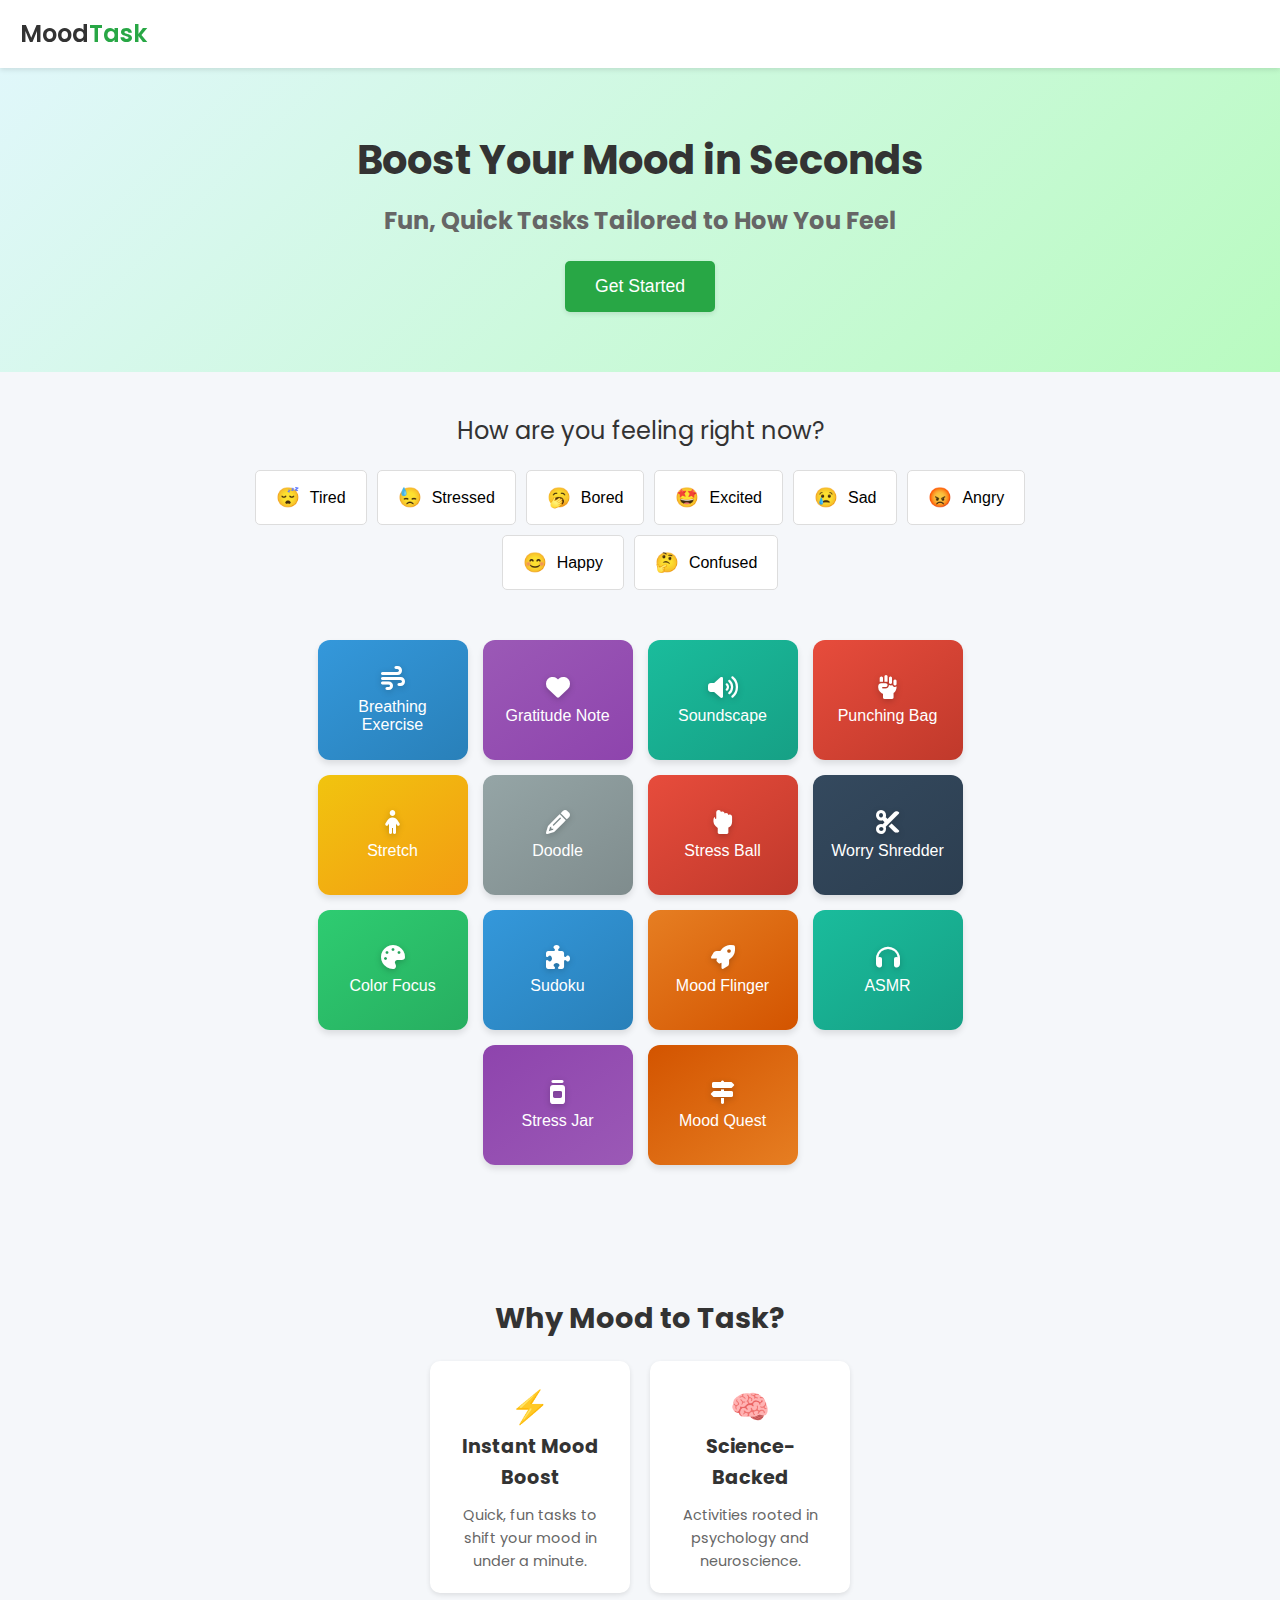
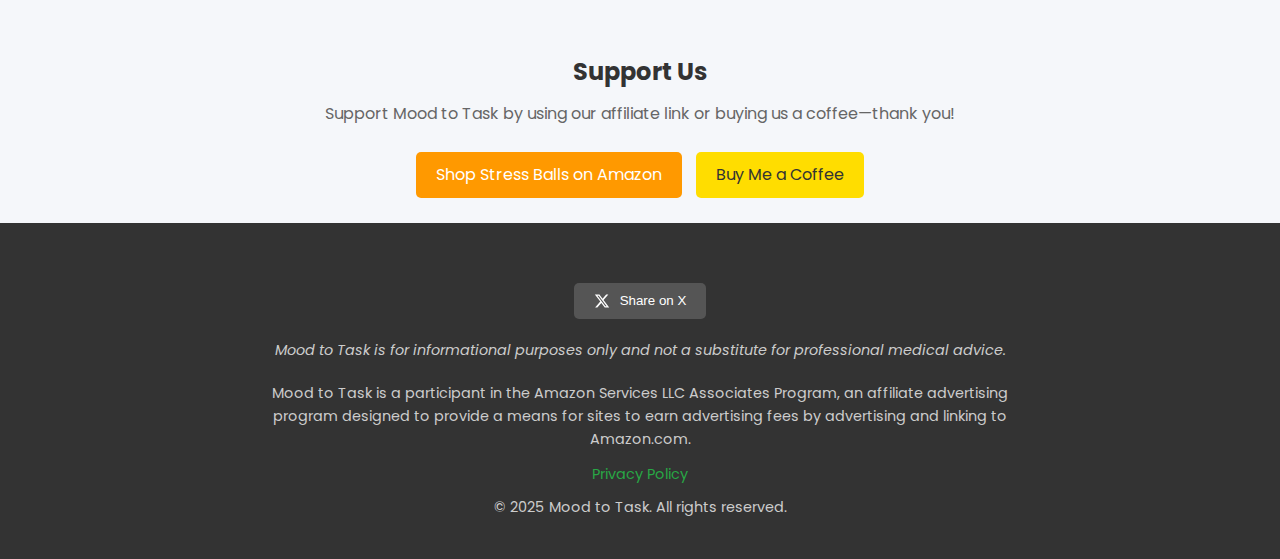
==== index.html @ a8f662b3 "Update index.html" ====
<!DOCTYPE html>
<html lang="en">
<head>
    <meta charset="UTF-8">
    <meta name="viewport" content="width=device-width, initial-scale=1.0">
    <meta name="description" content="Boost your mood in seconds with fun, science-backed tasks tailored to how you feel. Try Mood to Task now!">
    <meta name="keywords" content="mood boost, quick tasks, mental health, emotional well-being">
    <meta name="robots" content="index, follow">
    <title>Mood to Task | Boost Your Mood Instantly</title>
    <link rel="icon" type="image/x-icon" href="favicon.ico">
    <script defer src="https://pagead2.googlesyndication.com/pagead/js/adsbygoogle.js?client=ca-pub-1511837633001567" crossorigin="anonymous" data-ad-init-load="300"></script>
    <script defer src="https://www.googletagmanager.com/gtag/js?id=G-4985X51W1J"></script>
    <script>
        window.dataLayer = window.dataLayer || [];
        function gtag(){dataLayer.push(arguments);}
        gtag('js', new Date());
        gtag('config', 'G-4985X51W1J');
    </script>
    <link href="https://fonts.googleapis.com/css2?family=Poppins:wght@400;500;600&display=swap" rel="stylesheet">
    <link rel="stylesheet" href="https://cdnjs.cloudflare.com/ajax/libs/font-awesome/6.1.1/css/all.min.css">
    <link rel="stylesheet" href="styles.css">
</head>
<body>
    <nav id="nav">
        <div class="logo">Mood<span>Task</span></div>
    </nav>

    <div class="hero-section">
        <h1>Boost Your Mood in Seconds</h1>
        <h2>Fun, Quick Tasks Tailored to How You Feel</h2>
        <button class="hero-cta pulse-animation" onclick="document.getElementById('mood-prompt').scrollIntoView({ behavior: 'smooth' })">Get Started</button>
    </div>

    <div id="mood-prompt">
        <div id="instruction">How are you feeling right now?</div>
        <div id="mood-buttons">
            <button onclick="selectMood('tired'); gtag('event', 'Mood Selection', { 'event_category': 'Mood', 'event_label': 'Tired' });" data-tooltip="Feeling low-energy or sleepy?"><span class="mood-icon">😴</span>Tired</button>
            <button onclick="selectMood('stressed'); gtag('event', 'Mood Selection', { 'event_category': 'Mood', 'event_label': 'Stressed' });" data-tooltip="Feeling overwhelmed or tense?"><span class="mood-icon">😓</span>Stressed</button>
            <button onclick="selectMood('bored'); gtag('event', 'Mood Selection', { 'event_category': 'Mood', 'event_label': 'Bored' });" data-tooltip="Feeling uninspired or restless?"><span class="mood-icon">🥱</span>Bored</button>
            <button onclick="selectMood('excited'); gtag('event', 'Mood Selection', { 'event_category': 'Mood', 'event_label': 'Excited' });" data-tooltip="Feeling energized or thrilled?"><span class="mood-icon">🤩</span>Excited</button>
            <button onclick="selectMood('sad'); gtag('event', 'Mood Selection', { 'event_category': 'Mood', 'event_label': 'Sad' });" data-tooltip="Feeling down or blue?"><span class="mood-icon">😢</span>Sad</button>
            <button onclick="selectMood('angry'); gtag('event', 'Mood Selection', { 'event_category': 'Mood', 'event_label': 'Angry' });" data-tooltip="Feeling frustrated or upset?"><span class="mood-icon">😡</span>Angry</button>
            <button onclick="selectMood('happy'); gtag('event', 'Mood Selection', { 'event_category': 'Mood', 'event_label': 'Happy' });" data-tooltip="Feeling cheerful or content?"><span class="mood-icon">😊</span>Happy</button>
            <button onclick="selectMood('confused'); gtag('event', 'Mood Selection', { 'event_category': 'Mood', 'event_label': 'Confused' });" data-tooltip="Feeling uncertain or puzzled?"><span class="mood-icon">🤔</span>Confused</button>
        </div>
        <div id="result"></div>
        <div class="tools-container">
            <button class="tool-button breathing" onclick="openPopup('breathing')"><i class="fas fa-wind tool-icon"></i>Breathing Exercise</button>
            <button class="tool-button gratitude" onclick="openPopup('gratitude')"><i class="fas fa-heart tool-icon"></i>Gratitude Note</button>
            <button class="tool-button soundscape" onclick="openPopup('soundscape')"><i class="fas fa-volume-up tool-icon"></i>Soundscape</button>
            <button class="tool-button punching" onclick="openPopup('punching')"><i class="fas fa-fist-raised tool-icon"></i>Punching Bag</button>
            <button class="tool-button stretch" onclick="openPopup('stretch')"><i class="fas fa-child tool-icon"></i>Stretch</button>
            <button class="tool-button doodle" onclick="openPopup('doodle')"><i class="fas fa-pencil-alt tool-icon"></i>Doodle</button>
            <button class="tool-button stressball" onclick="openPopup('stressball')"><i class="fas fa-hand-rock tool-icon"></i>Stress Ball</button>
            <button class="tool-button worry" onclick="openPopup('worry')"><i class="fas fa-cut tool-icon"></i>Worry Shredder</button>
            <button class="tool-button color" onclick="openPopup('color')"><i class="fas fa-palette tool-icon"></i>Color Focus</button>
            <button class="tool-button sudoku" onclick="openPopup('sudoku')"><i class="fas fa-puzzle-piece tool-icon"></i>Sudoku</button>
            <button class="tool-button moodflinger" onclick="openPopup('moodflinger')"><i class="fas fa-rocket tool-icon"></i>Mood Flinger</button>
            <button class="tool-button asmr" onclick="openPopup('asmr')"><i class="fas fa-headphones tool-icon"></i>ASMR</button>
            <button class="tool-button stressjar" onclick="openPopup('stressjar')"><i class="fas fa-jar tool-icon"></i>Stress Jar</button>
            <button class="tool-button moodquest" onclick="openPopup('moodquest')"><i class="fas fa-map-signs tool-icon"></i>Mood Quest</button>
        </div>
    </div>

    <div id="intro-content">
        <h2 class="section-heading">Why Mood to Task?</h2>
        <div class="feature-cards">
            <div class="feature-card">
                <span class="feature-icon">⚡</span>
                <h3>Instant Mood Boost</h3>
                <p>Quick, fun tasks to shift your mood in under a minute.</p>
            </div>
            <div class="feature-card">
                <span class="feature-icon">🧠</span>
                <h3>Science-Backed</h3>
                <p>Activities rooted in psychology and neuroscience.</p>
            </div>
        </div>
    </div>

    <div id="donate">
        <h3>Support Us</h3>
        <p>Support Mood to Task by using our affiliate link or buying us a coffee—thank you!</p>
        <a href="https://amzn.to/42ImpbI" target="_blank" rel="noopener noreferrer" class="affiliate-link">Shop Stress Balls on Amazon</a>
        <a href="https://www.buymeacoffee.com/moodtask" target="_blank" rel="noopener noreferrer" class="coffee-link">Buy Me a Coffee</a>
    </div>

    <footer>
        <div class="footer-content">
            <button id="share" class="share-button" aria-label="Share this page on X">
                <svg class="share-logo" xmlns="http://www.w3.org/2000/svg" width="16" height="16" fill="currentColor" viewBox="0 0 24 24">
                    <path d="M18.244 2.25h3.308l-7.227 8.26 8.502 11.24H16.17l-5.214-6.817L4.99 21.75H1.68l7.73-8.835L1.254 2.25H8.08l4.713 6.231zm-1.161 17.52h1.833L7.084 4.126H5.117z"/>
                </svg>
                <span>Share on X</span>
            </button>
            <p class="disclaimer"><em>Mood to Task is for informational purposes only and not a substitute for professional medical advice.</em></p>
            <p class="affiliate-disclosure">Mood to Task is a participant in the Amazon Services LLC Associates Program, an affiliate advertising program designed to provide a means for sites to earn advertising fees by advertising and linking to Amazon.com.</p>
            <p class="footer-links">
                <a href="privacy.html" target="_blank">Privacy Policy</a>
            </p>
            <p class="copyright">© 2025 Mood to Task. All rights reserved.</p>
        </div>
    </footer>

    <!-- Popups -->
    <div id="breathing-popup" class="popup">
        <div class="popup-content">
            <h4>Breathing Exercise</h4>
            <div id="breathing-circle">
                <span id="breathing-step">Inhale</span>
            </div>
            <p id="breathing-instruction">Breathe in deeply...</p>
            <div class="progress-container">
                <div id="breathing-progress" class="progress-bar"></div>
            </div>
            <p id="breathing-timer">Time remaining: 60s</p>
            <button class="close-button" onclick="closePopup('breathing')"><i class="fas fa-times"></i></button>
        </div>
    </div>
    <div id="gratitude-popup" class="popup">
        <div class="popup-content">
            <h4>Gratitude Note</h4>
            <p>Write down something you're grateful for:</p>
            <textarea id="gratitude-text" rows="3" placeholder="Today I'm grateful for..."></textarea>
            <button class="action-button" onclick="saveGratitude()"><i class="fas fa-save"></i> Save Gratitude</button>
            <button class="close-button" onclick="closePopup('gratitude')"><i class="fas fa-times"></i></button>
        </div>
    </div>
    <div id="soundscape-popup" class="popup">
        <div class="popup-content">
            <h4>Soundscape</h4>
            <p>Relax with a calming soundscape</p>
            <select id="soundscape-select" class="sound-select">
                <option value="nature">Forest Sounds</option>
                <option value="rain">Gentle Rain</option>
                <option value="waves">Ocean Waves</option>
            </select>
            <div class="audio-controls">
                <button id="play-btn" class="audio-btn"><i class="fas fa-play"></i></button>
                <input type="range" id="volume-slider" min="0" max="1" step="0.1" value="0.7">
            </div>
            <div class="progress-container">
                <div id="soundscape-progress" class="progress-bar"></div>
            </div>
            <p id="soundscape-timer">Time remaining: 90s</p>
            <button class="close-button" onclick="closePopup('soundscape')"><i class="fas fa-times"></i></button>
        </div>
    </div>
    <div id="punching-popup" class="popup">
        <div class="popup-content">
            <h4>Punching Bag</h4>
            <p>Release your stress! Tap or click the bag to punch.</p>
            <div id="punching-bag">0</div>
            <div class="progress-container">
                <div id="punching-progress" class="progress-bar"></div>
            </div>
            <p id="punching-timer">Time remaining: 30s</p>
            <button class="close-button" onclick="closePopup('punching')"><i class="fas fa-times"></i></button>
        </div>
    </div>
    <div id="stretch-popup" class="popup">
        <div class="popup-content">
            <h4>Stretch</h4>
            <p id="stretch-prompt">Stretch prompt will appear here...</p>
            <div class="progress-container">
                <div id="stretch-progress" class="progress-bar"></div>
            </div>
            <p id="stretch-timer">Time remaining: 60s</p>
            <button class="close-button" onclick="closePopup('stretch')"><i class="fas fa-times"></i></button>
        </div>
    </div>
    <div id="doodle-popup" class="popup">
        <div class="popup-content">
            <h4>Doodle</h4>
            <p>Let your creativity flow! Draw for 90 seconds.</p>
            <div class="drawing-tools">
                <input type="color" id="color-picker" value="#000000">
                <input type="range" id="brush-size" min="1" max="20" value="5">
            </div>
            <canvas id="doodle-canvas" width="400" height="300"></canvas>
            <div class="progress-container">
                <div id="doodle-progress" class="progress-bar"></div>
            </div>
            <p id="doodle-timer">Time remaining: 90s</p>
            <button class="action-button" onclick="saveDoodle()"><i class="fas fa-download"></i> Save Doodle</button>
            <button class="action-button" onclick="clearCanvas()"><i class="fas fa-trash"></i> Clear</button>
            <button class="close-button" onclick="closePopup('doodle')"><i class="fas fa-times"></i></button>
        </div>
    </div>
    <div id="stressball-popup" class="popup">
        <div class="popup-content">
            <h4>Stress Ball</h4>
            <p>Squeeze away stress! Click the ball to relax.</p>
            <div id="stress-ball">0</div>
            <div class="progress-container">
                <div id="stressball-progress" class="progress-bar"></div>
            </div>
            <p id="stressball-timer">Time remaining: 30s</p>
            <button class="close-button" onclick="closePopup('stressball')"><i class="fas fa-times"></i></button>
        </div>
    </div>
    <div id="worry-popup" class="popup">
        <div class="popup-content">
            <h4>Worry Shredder</h4>
            <p>Write down a worry, then watch it get shredded away!</p>
            <textarea id="worry-text" rows="3" placeholder="I'm worried about..."></textarea>
            <div id="paper-strips-container"></div>
            <button class="action-button" onclick="shredWorry()"><i class="fas fa-cut"></i> Shred Worry</button>
            <button class="close-button" onclick="closePopup('worry')"><i class="fas fa-times"></i></button>
        </div>
    </div>
    <div id="color-popup" class="popup">
        <div class="popup-content">
            <h4>Color Focus</h4>
            <p id="color-prompt">Focus on a color...</p>
            <div id="color-square"></div>
            <div class="progress-container">
                <div id="color-progress" class="progress-bar"></div>
            </div>
            <p id="color-timer">Time remaining: 60s</p>
            <button class="close-button" onclick="closePopup('color')"><i class="fas fa-times"></i></button>
        </div>
    </div>
    <div id="sudoku-popup" class="popup">
        <div class="popup-content">
            <h4>Sudoku</h4>
            <p>Solve the puzzle by filling in the numbers!</p>
            <div id="sudoku-grid"></div>
            <div class="progress-container">
                <div id="sudoku-progress" class="progress-bar"></div>
            </div>
            <p id="sudoku-timer">Time remaining: 90s</p>
            <button class="close-button" onclick="closePopup('sudoku')"><i class="fas fa-times"></i></button>
        </div>
    </div>
    <div id="moodflinger-popup" class="popup">
        <div class="popup-content">
            <h4>Mood Flinger</h4>
            <p>Drag and release to fling your mood at the target!</p>
            <canvas id="moodflinger-canvas" width="400" height="300"></canvas>
            <p id="moodflinger-score">Score: 0</p>
            <div class="progress-container">
                <div id="moodflinger-progress" class="progress-bar"></div>
            </div>
            <p id="moodflinger-timer">Time remaining: 60s</p>
            <button class="close-button" onclick="closePopup('moodflinger')"><i class="fas fa-times"></i></button>
        </div>
    </div>
    <div id="asmr-popup" class="popup">
        <div class="popup-content">
            <h4>ASMR</h4>
            <p>Relax with soothing ASMR sounds</p>
            <select id="asmr-select" class="sound-select">
                <option value="tapping">Tapping</option>
                <option value="whispering">Whispering</option>
                <option value="brushing">Brushing</option>
            </select>
            <div class="audio-controls">
                <button id="asmr-play-btn" class="audio-btn"><i class="fas fa-play"></i></button>
                <input type="range" id="asmr-volume-slider" min="0" max="1" step="0.1" value="0.7">
            </div>
            <div class="progress-container">
                <div id="asmr-progress" class="progress-bar"></div>
            </div>
            <p id="asmr-timer">Time remaining: 90s</p>
            <button class="close-button" onclick="closePopup('asmr')"><i class="fas fa-times"></i></button>
        </div>
    </div>
    <div id="stressjar-popup" class="popup">
        <div class="popup-content">
            <h4>Stress Jar</h4>
            <p>Write a worry or stressor, then seal it away!</p>
            <textarea id="stressjar-text" rows="3" placeholder="I'm stressed about..."></textarea>
            <div id="stressjar-container"></div>
            <button class="action-button" onclick="sealStress()"><i class="fas fa-lock"></i> Seal Stress</button>
            <button class="action-button" onclick="viewStresses()"><i class="fas fa-eye"></i> View Saved</button>
            <div class="progress-container">
                <div id="stressjar-progress" class="progress-bar"></div>
            </div>
            <p id="stressjar-timer">Time remaining: 30s</p>
            <button class="close-button" onclick="closePopup('stressjar')"><i class="fas fa-times"></i></button>
        </div>
    </div>
    <div id="moodquest-popup" class="popup">
        <div class="popup-content">
            <h4>Mood Quest</h4>
            <p>Create a quest to tackle a task or boost your mood!</p>
            <input type="text" id="quest-goal" placeholder="Enter your goal (e.g., finish homework)">
            <button class="action-button" onclick="generateQuest()"><i class="fas fa-map"></i> Start Quest</button>
            <div id="quest-steps"></div>
            <div id="quest-progress-map"></div>
            <p id="quest-xp">XP: 0</p>
            <p id="quest-badges">Badges: None</p>
            <div class="progress-container">
                <div id="moodquest-progress" class="progress-bar"></div>
            </div>
            <p id="moodquest-timer">Time remaining: 90s</p>
            <button class="action-button" onclick="viewQuests()"><i class="fas fa-history"></i> View Past Quests</button>
            <button class="close-button" onclick="closePopup('moodquest')"><i class="fas fa-times"></i></button>
        </div>
    </div>

    <!-- Audio elements -->
    <audio id="click-sound" src="https://assets.mixkit.co/sfx/preview/mixkit-simple-countdown-922.mp3"></audio>
    <audio id="success-sound" src="https://assets.mixkit.co/sfx/preview/mixkit-achievement-bell-600.mp3"></audio>
    <audio id="punch-sound" src="https://assets.mixkit.co/sfx/preview/mixkit-punch-with-a-hard-whistle-2054.mp3"></audio>
    <audio id="shred-sound" src="https://assets.mixkit.co/sfx/preview/mixkit-paper-ripping-1376.mp3"></audio>
    <audio id="nature-sound" src="https://raw.githubusercontent.com/AIFuture180/mood-task-matcher/main/Spring%20Day%20Forest.mp3" loop></audio>
    <audio id="rain-sound" src="https://raw.githubusercontent.com/AIFuture180/mood-task-matcher/main/Light%20Rain.mp3" loop></audio>
    <audio id="waves-sound" src="https://raw.githubusercontent.com/AIFuture180/mood-task-matcher/main/Waves%20Crashing%20on%20Rock%20Beach.mp3" loop></audio>
    <!-- Placeholder ASMR sounds -->
    <audio id="tapping-sound" src="https://example.com/tapping.mp3" loop></audio>
    <audio id="whispering-sound" src="https://example.com/whispering.mp3" loop></audio>
    <audio id="brushing-sound" src="https://example.com/brushing.mp3" loop></audio>

    <script src="script.js"></script>
</body>
</html>
---- styles.css ----
* {
    margin: 0;
    padding: 0;
    box-sizing: border-box;
}

body {
    font-family: 'Poppins', sans-serif;
    background-color: #f5f7fa;
    color: #333;
    line-height: 1.6;
}

nav {
    display: flex;
    justify-content: space-between;
    align-items: center;
    padding: 15px 20px;
    background-color: #fff;
    box-shadow: 0 2px 5px rgba(0, 0, 0, 0.1);
    position: sticky;
    top: 0;
    z-index: 100;
    transition: background-color 0.3s;
}

nav.scrolled {
    background-color: rgba(255, 255, 255, 0.95);
}

.logo {
    font-size: 1.5em;
    font-weight: 600;
    color: #333;
}

.logo span {
    color: #28a745;
}

.hero-section {
    text-align: center;
    padding: 60px 20px;
    background: linear-gradient(135deg, #e0f7fa 0%, #b9fbc0 100%);
}

.hero-section h1 {
    font-size: 2.5em;
    margin-bottom: 10px;
    color: #333;
}

.hero-section h2 {
    font-size: 1.5em;
    margin-bottom: 20px;
    color: #666;
}

.hero-cta {
    background-color: #28a745;
    color: #fff;
    padding: 15px 30px;
    border: none;
    border-radius: 5px;
    font-size: 1.1em;
    cursor: pointer;
    transition: transform 0.2s ease, background-color 0.3s ease;
    box-shadow: 0 2px 5px rgba(0, 0, 0, 0.1);
}

.hero-cta:hover {
    background-color: #218838;
    transform: scale(1.05);
    box-shadow: 0 4px 10px rgba(0, 0, 0, 0.2);
}

#mood-prompt {
    text-align: center;
    padding: 40px 20px;
}

#instruction {
    font-size: 1.5em;
    margin-bottom: 20px;
    color: #333;
}

#mood-buttons {
    display: flex;
    flex-wrap: wrap;
    justify-content: center;
    gap: 10px;
    max-width: 800px;
    margin: 0 auto;
}

#mood-buttons button {
    background: #fff;
    border: 1px solid #ddd;
    border-radius: 5px;
    padding: 15px 20px;
    font-size: 1em;
    cursor: pointer;
    display: flex;
    align-items: center;
    gap: 10px;
    transition: background 0.3s, transform 0.2s;
    position: relative;
    touch-action: manipulation;
}

#mood-buttons button:hover {
    background: #f0f0f0;
    transform: scale(1.05);
}

#mood-buttons button.selected {
    background: #28a745;
    color: #fff;
    border-color: #28a745;
}

.mood-icon {
    font-size: 1.2em;
}

#mood-buttons button[data-tooltip]::after {
    content: attr(data-tooltip);
    position: absolute;
    bottom: 100%;
    left: 50%;
    transform: translateX(-50%);
    background: #333;
    color: #fff;
    padding: 5px 10px;
    border-radius: 5px;
    font-size: 0.9em;
    white-space: nowrap;
    opacity: 0;
    pointer-events: none;
    transition: opacity 0.3s;
}

#mood-buttons button:hover::after {
    opacity: 1;
}

.tools-container {
    display: flex;
    flex-wrap: wrap;
    justify-content: center;
    gap: 15px;
    max-width: 800px;
    margin: 30px auto;
    padding: 20px;
}

.tool-button {
    position: relative;
    display: flex;
    flex-direction: column;
    align-items: center;
    justify-content: center;
    width: 150px;
    height: 120px;
    padding: 15px;
    border: none;
    border-radius: 12px;
    background: linear-gradient(145deg, #2ecc71, #27ae60);
    color: white;
    font-size: 16px;
    font-weight: 500;
    cursor: pointer;
    box-shadow: 0 4px 6px rgba(0, 0, 0, 0.1);
    transition: all 0.3s ease;
    touch-action: manipulation;
}

.tool-button:hover {
    transform: translateY(-5px);
    box-shadow: 0 6px 12px rgba(0, 0, 0, 0.15);
}

.tool-button i {
    font-size: 24px;
    margin-bottom: 8px;
}

.breathing { background: linear-gradient(145deg, #3498db, #2980b9); }
.gratitude { background: linear-gradient(145deg, #9b59b6, #8e44ad); }
.soundscape { background: linear-gradient(145deg, #1abc9c, #16a085); }
.punching { background: linear-gradient(145deg, #e74c3c, #c0392b); }
.stretch { background: linear-gradient(145deg, #f1c40f, #f39c12); }
.doodle { background: linear-gradient(145deg, #95a5a6, #7f8c8d); }
.stressball { background: linear-gradient(145deg, #e74c3c, #c0392b); }
.worry { background: linear-gradient(145deg, #34495e, #2c3e50); }
.color { background: linear-gradient(145deg, #2ecc71, #27ae60); }
.sudoku { background: linear-gradient(145deg, #3498db, #2980b9); }
.moodflinger { background: linear-gradient(145deg, #e67e22, #d35400); }
.asmr { background: linear-gradient(145deg, #1abc9c, #16a085); }
.stressjar { background: linear-gradient(145deg, #8e44ad, #9b59b6); }
.moodquest { background: linear-gradient(145deg, #d35400, #e67e22); }

.tool-icon {
    filter: drop-shadow(0 2px 3px rgba(0,0,0,0.2));
}

.popup {
    display: none;
    position: fixed;
    top: 0;
    left: 0;
    width: 100%;
    height: 100%;
    background-color: rgba(0, 0, 0, 0.5);
    backdrop-filter: blur(5px);
    z-index: 1000;
    align-items: center;
    justify-content: center;
}

.popup-content {
    position: relative;
    width: 90%;
    max-width: 500px;
    padding: 25px;
    background-color: white;
    border-radius: 15px;
    box-shadow: 0 10px 25px rgba(0, 0, 0, 0.2);
    text-align: center;
    animation: popup-appear 0.3s ease-out;
}

@keyframes popup-appear {
    from { transform: scale(0.8); opacity: 0; }
    to { transform: scale(1); opacity: 1; }
}

.popup-content h4 {
    color: #34495e;
    font-size: 24px;
    margin-bottom: 15px;
    font-weight: 600;
}

.popup-content p {
    margin-bottom: 15px;
    color: #555;
    font-size: 16px;
}

.close-button {
    position: absolute;
    top: 15px;
    right: 15px;
    width: 30px;
    height: 30px;
    border: none;
    background-color: transparent;
    font-size: 20px;
    cursor: pointer;
    color: #aaa;
    transition: color 0.3s;
}

.close-button:hover {
    color: #e74c3c;
}

#breathing-circle {
    width: 150px;
    height: 150px;
    border-radius: 50%;
    background-color: #2ecc71;
    margin: 20px auto;
    display: flex;
    align-items: center;
    justify-content: center;
    color: white;
    font-size: 18px;
    transition: transform 4s ease;
}

.inhale { animation: expand 4s ease-in-out; }
.hold { animation: pulse 4s ease-in-out; }
.exhale { animation: contract 4s ease-in-out; }

@keyframes expand {
    from { transform: scale(1); }
    to { transform: scale(1.5); }
}

@keyframes pulse {
    0%, 100% { transform: scale(1.5); }
    50% { transform: scale(1.5) translateY(-5px); }
}

@keyframes contract {
    from { transform: scale(1.5); }
    to { transform: scale(1); }
}

textarea, input[type="text"] {
    width: 100%;
    padding: 12px;
    border: 1px solid #ddd;
    border-radius: 8px;
    font-family: inherit;
    resize: none;
    margin-bottom: 15px;
}

.action-button {
    background-color: #2ecc71;
    color: white;
    border: none;
    border-radius: 8px;
    padding: 10px 20px;
    font-size: 16px;
    cursor: pointer;
    transition: all 0.3s ease;
    margin: 5px;
}

.action-button:hover {
    background-color: #27ae60;
}

#punching-bag {
    width: 120px;
    height: 180px;
    background-color: #e74c3c;
    border-radius: 40px;
    margin: 20px auto;
    display: flex;
    align-items: center;
    justify-content: center;
    color: white;
    font-size: 24px;
    font-weight: bold;
    position: relative;
    cursor: pointer;
    user-select: none;
    box-shadow: inset 0 -10px 0 rgba(0,0,0,0.2);
    transition: transform 0.1s;
}

#punching-bag::before {
    content: "";
    position: absolute;
    top: -25px;
    width: 50px;
    height: 25px;
    background-color: #777;
    border-radius: 25px 25px 0 0;
}

#stress-ball {
    width: 100px;
    height: 100px;
    border-radius: 50%;
    background-color: #e74c3c;
    margin: 20px auto;
    display: flex;
    align-items: center;
    justify-content: center;
    color: white;
    font-size: 24px;
    font-weight: bold;
    cursor: pointer;
    user-select: none;
    box-shadow: inset 0 -10px 0 rgba(0,0,0,0.2);
    transition: transform 0.1s;
}

#stressjar-container {
    width: 100px;
    height: 150px;
    margin: 20px auto;
    background: url('https://cdn.pixabay.com/photo/2017/10/31/19/05/jar-2904864_1280.png') no-repeat center;
    background-size: contain;
    position: relative;
}

#stressjar-text.sealing {
    animation: sparkle 1s forwards;
}

@keyframes sparkle {
    0% { opacity: 1; }
    50% { opacity: 0.5; transform: scale(0.8); }
    100% { opacity: 0; transform: scale(0); }
}

#quest-steps {
    max-height: 200px;
    overflow-y: auto;
    margin: 15px 0;
    text-align: left;
}

.quest-step {
    display: flex;
    align-items: center;
    justify-content: space-between;
    padding: 10px;
    background: #f9f9f9;
    border-radius: 5px;
    margin-bottom: 5px;
}

#quest-progress-map {
    width: 100%;
    height: 100px;
    background: linear-gradient(180deg, #e0f7fa, #b9fbc0);
    border-radius: 8px;
    position: relative;
    margin: 15px 0;
}

#quest-xp, #quest-badges {
    font-size: 16px;
    color: #333;
    margin: 10px 0;
}

#doodle-canvas, #moodflinger-canvas {
    width: 100%;
    height: 300px;
    border: 1px solid #ddd;
    border-radius: 8px;
    margin: 15px 0;
    cursor: crosshair;
    background-color: white;
}

#color-square {
    width: 150px;
    height: 150px;
    margin: 20px auto;
    border-radius: 10px;
    transition: background-color 1s;
}

.progress-container {
    width: 100%;
    height: 10px;
    background-color: #ddd;
    border-radius: 5px;
    margin: 10px 0;
    overflow: hidden;
}

.progress-bar {
    height: 100%;
    width: 100%;
    background-color: #2ecc71;
    border-radius: 5px;
    transition: width 1s linear;
}

.audio-controls {
    display: flex;
    align-items: center;
    justify-content: center;
    gap: 10px;
    margin: 15px 0;
}

.audio-btn {
    width: 40px;
    height: 40px;
    border-radius: 50%;
    border: none;
    background-color: #3498db;
    color: white;
    display: flex;
    align-items: center;
    justify-content: center;
    cursor: pointer;
    transition: all 0.3s ease;
}

.audio-btn:hover {
    background-color: #2ecc71;
}

@keyframes shred {
    0% { opacity: 1; }
    25% { transform: rotate(5deg); }
    50% { transform: rotate(-5deg); opacity: 0.7; }
    75% { transform: rotate(5deg); opacity: 0.3; }
    100% { transform: translateY(20px); opacity: 0; }
}

.shredding {
    animation: shred 1s forwards;
}

.drawing-tools {
    display: flex;
    justify-content: center;
    gap: 10px;
    margin-bottom: 10px;
}

.sound-select {
    padding: 5px;
    border-radius: 5px;
    border: 1px solid #ddd;
    margin-bottom: 10px;
}

#sudoku-grid {
    display: grid;
    grid-template-columns: repeat(4, 50px);
    grid-gap: 2px;
    margin: 20px auto;
    width: fit-content;
}

.sudoku-cell {
    width: 50px;
    height: 50px;
    border: 1px solid #ddd;
    border-radius: 5px;
    text-align: center;
    font-size: 20px;
    font-family: 'Poppins', sans-serif;
}

.sudoku-cell:disabled {
    background-color: #f0f0f0;
    color: #333;
}

#result {
    max-width: 600px;
    margin: 20px auto;
    padding: 0 20px;
}

.chat-bubble {
    background: #fff;
    border-radius: 10px;
    padding: 20px;
    box-shadow: 0 2px 5px rgba(0, 0, 0, 0.1);
}

.task-header {
    display: flex;
    align-items: center;
    gap: 10px;
    margin-bottom: 10px;
}

.mood-emoji {
    font-size: 1.5em;
}

.chat-bubble h3 {
    font-size: 1.2em;
    color: #333;
}

.task-text {
    font-size: 1em;
    color: #666;
    margin-bottom: 10px;
}

.follow-up-question {
    font-size: 0.9em;
    color: #999;
    font-style: italic;
}

.task-buttons {
    display: flex;
    gap: 10px;
    margin-top: 10px;
}

.favorite-button, .new-task-button {
    background: #28a745;
    color: #fff;
    padding: 8px 16px;
    border: none;
    border-radius: 5px;
    cursor: pointer;
    transition: background 0.3s;
}

.favorite-button:hover, .new-task-button:hover {
    background: #218838;
}

.heart-icon {
    margin-right: 5px;
}

#intro-content {
    max-width: 800px;
    margin: 40px auto;
    padding: 0 20px;
}

.section-heading {
    font-size: 1.8em;
    text-align: center;
    margin-bottom: 20px;
    color: #333;
}

.feature-cards {
    display: flex;
    flex-wrap: wrap;
    gap: 20px;
    justify-content: center;
}

.feature-card {
    background: #fff;
    border-radius: 10px;
    padding: 20px;
    width: 200px;
    text-align: center;
    box-shadow: 0 2px 5px rgba(0, 0, 0, 0.1);
    transition: transform 0.3s;
}

.feature-card:hover {
    transform: translateY(-5px);
}

.feature-icon {
    font-size: 2em;
    margin-bottom: 10px;
}

.feature-card h3 {
    font-size: 1.2em;
    margin-bottom: 10px;
    color: #333;
}

.feature-card p {
    font-size: 0.9em;
    color: #666;
}

#donate {
    text-align: center;
    padding: 20px;
}

#donate h3 {
    font-size: 1.5em;
    margin-bottom: 10px;
    color: #333;
}

#donate p {
    font-size: 1em;
    color: #666;
    margin-bottom: 20px;
}

.affiliate-link, .coffee-link {
    display: inline-block;
    padding: 10px 20px;
    border-radius: 5px;
    text-decoration: none;
    font-size: 1em;
    transition: background-color 0.3s;
    margin: 5px;
}

.affiliate-link {
    background-color: #ff9900;
    color: #fff;
}

.affiliate-link:hover {
    background-color: #e68a00;
}

.coffee-link {
    background-color: #ffdd00;
    color: #333;
}

.coffee-link:hover {
    background-color: #ffcc00;
}

footer {
    background: #333;
    color: #fff;
    padding: 40px 20px;
    text-align: center;
}

.footer-content {
    max-width: 800px;
    margin: 0 auto;
}

#share {
    display: flex;
    align-items: center;
    gap: 10px;
    margin: 20px auto;
    padding: 10px 20px;
    background: #555;
    color: #fff;
    border: none;
    border-radius: 5px;
    cursor: pointer;
    transition: background 0.3s;
    max-width: 200px;
}

#share:hover {
    background: #666;
}

.share-logo {
    width: 16px;
    height: 16px;
}

.disclaimer {
    font-size: 0.9em;
    color: #ccc;
    margin: 20px 0;
    font-style: italic;
}

.affiliate-disclosure {
    font-size: 0.9em;
    color: #ccc;
    margin: 10px 0;
}

.footer-links a {
    color: #28a745;
    text-decoration: none;
    font-size: 0.9em;
}

.footer-links a:hover {
    text-decoration: underline;
}

.copyright {
    font-size: 0.9em;
    color: #ccc;
    margin-top: 10px;
}

@media (max-width: 600px) {
    .hero-section h1 {
        font-size: 2em;
    }
    .hero-section h2 {
        font-size: 1.2em;
    }
    .hero-cta {
        padding: 12px 24px;
        font-size: 1em;
    }
    #mood-buttons button {
        padding: 10px 15px;
        font-size: 0.9em;
        min-width: 120px;
    }
    .tools-container {
        padding: 10px;
    }
    .tool-button {
        width: 120px;
        height: 100px;
        font-size: 14px;
    }
    .popup-content {
        padding: 15px;
    }
    .feature-card {
        width: 100%;
        max-width: 300px;
    }
    #sudoku-grid {
        grid-template-columns: repeat(4, 40px);
    }
    .sudoku-cell {
        width: 40px;
        height: 40px;
        font-size: 18px;
    }
}

@media (max-width: 400px) {
    .logo {
        font-size: 1.2em;
    }
    #instruction {
        font-size: 1.2em;
    }
    .chat-bubble {
        padding: 15px;
    }
    .task-buttons {
        flex-direction: column;
    }
    .favorite-button, .new-task-button {
        width: 100%;
        text-align: center;
    }
}
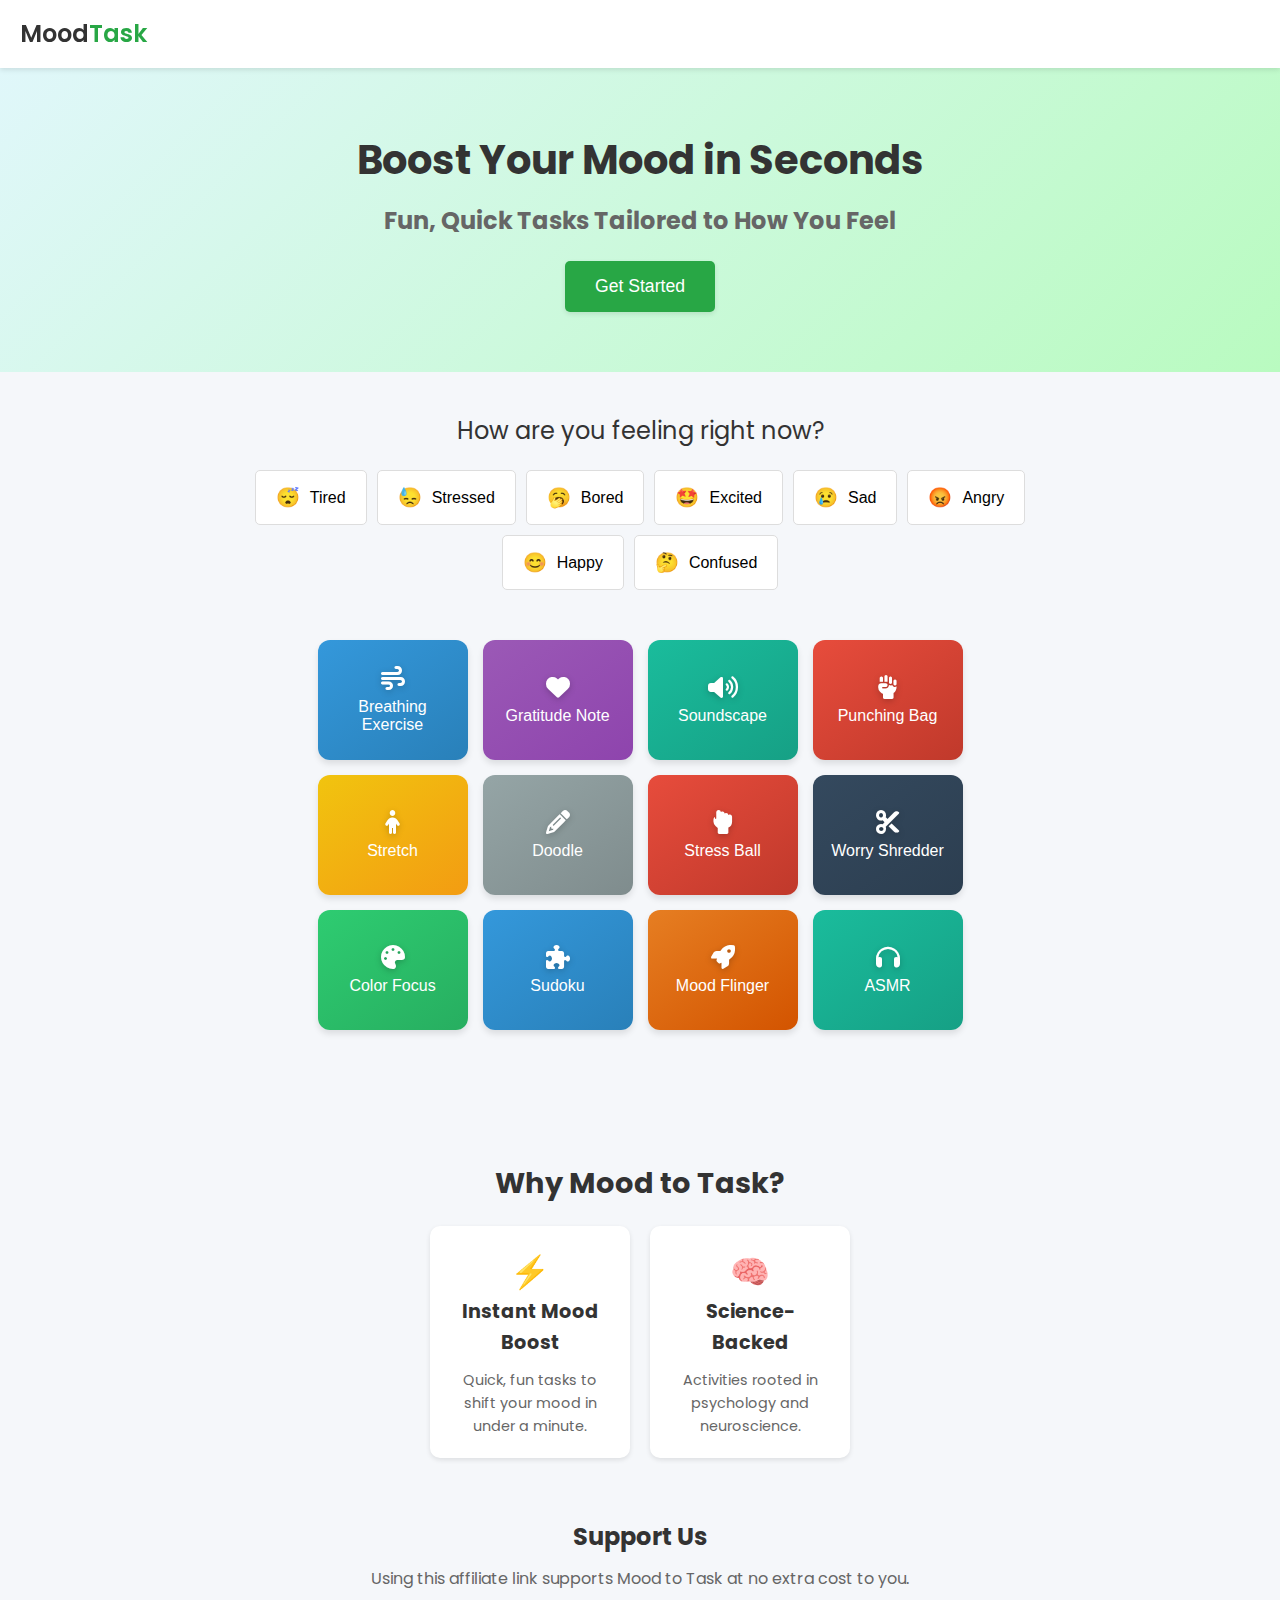
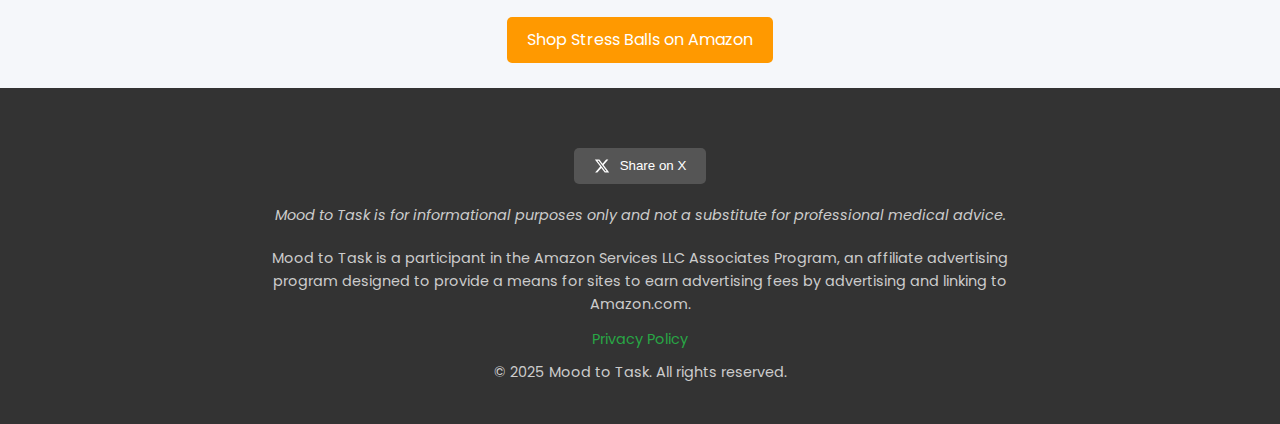
==== commit 98b75d25: "Update index.html" ====
--- a/index.html
+++ b/index.html
@@ -57,8 +57,6 @@
             <button class="tool-button sudoku" onclick="openPopup('sudoku')"><i class="fas fa-puzzle-piece tool-icon"></i>Sudoku</button>
             <button class="tool-button moodflinger" onclick="openPopup('moodflinger')"><i class="fas fa-rocket tool-icon"></i>Mood Flinger</button>
             <button class="tool-button asmr" onclick="openPopup('asmr')"><i class="fas fa-headphones tool-icon"></i>ASMR</button>
-            <button class="tool-button stressjar" onclick="openPopup('stressjar')"><i class="fas fa-jar tool-icon"></i>Stress Jar</button>
-            <button class="tool-button moodquest" onclick="openPopup('moodquest')"><i class="fas fa-map-signs tool-icon"></i>Mood Quest</button>
         </div>
     </div>
 
@@ -80,9 +78,8 @@
 
     <div id="donate">
         <h3>Support Us</h3>
-        <p>Support Mood to Task by using our affiliate link or buying us a coffee—thank you!</p>
+        <p>Using this affiliate link supports Mood to Task at no extra cost to you.</p>
         <a href="https://amzn.to/42ImpbI" target="_blank" rel="noopener noreferrer" class="affiliate-link">Shop Stress Balls on Amazon</a>
-        <a href="https://www.buymeacoffee.com/moodtask" target="_blank" rel="noopener noreferrer" class="coffee-link">Buy Me a Coffee</a>
     </div>
 
     <footer>
@@ -266,39 +263,6 @@
             <button class="close-button" onclick="closePopup('asmr')"><i class="fas fa-times"></i></button>
         </div>
     </div>
-    <div id="stressjar-popup" class="popup">
-        <div class="popup-content">
-            <h4>Stress Jar</h4>
-            <p>Write a worry or stressor, then seal it away!</p>
-            <textarea id="stressjar-text" rows="3" placeholder="I'm stressed about..."></textarea>
-            <div id="stressjar-container"></div>
-            <button class="action-button" onclick="sealStress()"><i class="fas fa-lock"></i> Seal Stress</button>
-            <button class="action-button" onclick="viewStresses()"><i class="fas fa-eye"></i> View Saved</button>
-            <div class="progress-container">
-                <div id="stressjar-progress" class="progress-bar"></div>
-            </div>
-            <p id="stressjar-timer">Time remaining: 30s</p>
-            <button class="close-button" onclick="closePopup('stressjar')"><i class="fas fa-times"></i></button>
-        </div>
-    </div>
-    <div id="moodquest-popup" class="popup">
-        <div class="popup-content">
-            <h4>Mood Quest</h4>
-            <p>Create a quest to tackle a task or boost your mood!</p>
-            <input type="text" id="quest-goal" placeholder="Enter your goal (e.g., finish homework)">
-            <button class="action-button" onclick="generateQuest()"><i class="fas fa-map"></i> Start Quest</button>
-            <div id="quest-steps"></div>
-            <div id="quest-progress-map"></div>
-            <p id="quest-xp">XP: 0</p>
-            <p id="quest-badges">Badges: None</p>
-            <div class="progress-container">
-                <div id="moodquest-progress" class="progress-bar"></div>
-            </div>
-            <p id="moodquest-timer">Time remaining: 90s</p>
-            <button class="action-button" onclick="viewQuests()"><i class="fas fa-history"></i> View Past Quests</button>
-            <button class="close-button" onclick="closePopup('moodquest')"><i class="fas fa-times"></i></button>
-        </div>
-    </div>
 
     <!-- Audio elements -->
     <audio id="click-sound" src="https://assets.mixkit.co/sfx/preview/mixkit-simple-countdown-922.mp3"></audio>
@@ -314,5 +278,659 @@
     <audio id="brushing-sound" src="https://example.com/brushing.mp3" loop></audio>
 
     <script src="script.js"></script>
+    <script>
+        const tasks = {
+            tired: [
+                { task: "Take a quick power nap for 10-20 minutes to recharge.", followUp: "Did that nap help you feel more energized?" },
+                { task: "Drink a glass of water to rehydrate and boost your energy.", followUp: "Do you feel more awake now?" },
+                { task: "Listen to an upbeat song to lift your spirits.", followUp: "Did the music help energize you?" }
+            ],
+            stressed: [
+                { task: "Try a 1-minute breathing exercise: inhale for 4 seconds, hold for 4, exhale for 4.", followUp: "Do you feel calmer now?" },
+                { task: "Write down 3 things you're grateful for to shift your focus.", followUp: "Did this help you feel more grounded?" },
+                { task: "Take a 5-minute walk to clear your mind.", followUp: "Did the walk help reduce your stress?" }
+            ],
+            bored: [
+                { task: "Doodle or sketch something fun for a minute.", followUp: "Did that spark some creativity?" },
+                { task: "Watch a funny 1-minute video to entertain yourself.", followUp: "Did that make you smile?" },
+                { task: "Try a quick brain teaser or riddle to engage your mind.", followUp: "Did that help you feel more engaged?" }
+            ],
+            excited: [
+                { task: "Share your excitement with a friend or write it down!", followUp: "Did sharing amplify your excitement?" },
+                { task: "Set a small goal to channel your energy into something productive.", followUp: "Did that help you focus your excitement?" }
+            ],
+            sad: [
+                { task: "Listen to a comforting song that resonates with you.", followUp: "Did the music help lift your spirits?" },
+                { task: "Write down something you’re looking forward to.", followUp: "Did that give you a bit of hope?" },
+                { task: "Give yourself a big hug and take a few deep breaths.", followUp: "Did that make you feel a bit better?" }
+            ],
+            angry: [
+                { task: "Take 10 slow, deep breaths to calm your mind.", followUp: "Do you feel less angry now?" },
+                { task: "Write down what’s making you angry, then tear up the paper.", followUp: "Did that help release some anger?" },
+                { task: "Punch a pillow for 30 seconds to let out your frustration.", followUp: "Did that help you feel more relaxed?" }
+            ],
+            happy: [
+                { task: "Share your happiness with someone by sending a kind message.", followUp: "Did that make you feel even happier?" },
+                { task: "Write down this moment so you can remember it later.", followUp: "Did that help you savor the happiness?" }
+            ],
+            confused: [
+                { task: "Take a moment to write down what’s confusing you to clarify your thoughts.", followUp: "Did that help clear your mind?" },
+                { task: "Take 5 deep breaths to center yourself and reduce overwhelm.", followUp: "Do you feel more focused now?" },
+                { task: "Break down your problem into smaller steps to tackle one at a time.", followUp: "Did that make things feel more manageable?" }
+            ]
+        };
+
+        let currentMood = null;
+
+        function selectMood(mood) {
+            currentMood = mood;
+            const buttons = document.querySelectorAll('#mood-buttons button');
+            buttons.forEach(button => button.classList.remove('selected'));
+            const selectedButton = Array.from(buttons).find(button => button.textContent.toLowerCase().includes(mood));
+            if (selectedButton) selectedButton.classList.add('selected');
+            showTask();
+        }
+
+        function showTask() {
+            if (!currentMood) return;
+            const taskList = tasks[currentMood];
+            const randomTask = taskList[Math.floor(Math.random() * taskList.length)];
+            const emoji = document.querySelector(`#mood-buttons button.selected .mood-icon`).textContent;
+            document.getElementById('result').innerHTML = `
+                <div class="chat-bubble">
+                    <div class="task-header">
+                        <span class="mood-emoji">${emoji}</span>
+                        <h3>${currentMood.charAt(0).toUpperCase() + currentMood.slice(1)}</h3>
+                    </div>
+                    <p class="task-text">${randomTask.task}</p>
+                    <p class="follow-up-question">${randomTask.followUp}</p>
+                    <div class="task-buttons">
+                        <button class="favorite-button" onclick="favoriteTask(this)"><span class="heart-icon">❤️</span>Favorite</button>
+                        <button class="new-task-button" onclick="showTask(); gtag('event', 'New Task Request', { 'event_category': 'Task', 'event_label': '${currentMood}' });">New Task</button>
+                    </div>
+                </div>
+            `;
+        }
+
+        function favoriteTask(button) {
+            button.style.backgroundColor = '#ff4f41';
+            button.style.color = '#fff';
+            gtag('event', 'Favorite Task', { 'event_category': 'Task', 'event_label': currentMood });
+        }
+
+        const clickSound = document.getElementById('click-sound');
+        const successSound = document.getElementById('success-sound');
+        const punchSound = document.getElementById('punch-sound');
+        const shredSound = document.getElementById('shred-sound');
+        const natureSounds = {
+            nature: document.getElementById('nature-sound'),
+            rain: document.getElementById('rain-sound'),
+            waves: document.getElementById('waves-sound')
+        };
+        const asmrSounds = {
+            tapping: document.getElementById('tapping-sound'),
+            whispering: document.getElementById('whispering-sound'),
+            brushing: document.getElementById('brushing-sound')
+        };
+        let currentSound = null;
+
+        function playSound(sound, volume = 0.5) {
+            sound.volume = volume;
+            sound.currentTime = 0;
+            sound.play().catch(err => console.error('Sound playback failed:', err));
+        }
+
+        function openPopup(tool) {
+            playSound(clickSound, 0.3);
+            const popup = document.getElementById(`${tool}-popup`);
+            popup.style.display = 'flex';
+            if (tool === 'breathing') startBreathing();
+            if (tool === 'soundscape') startSoundscape();
+            if (tool === 'punching') startPunching();
+            if (tool === 'stretch') startStretch();
+            if (tool === 'doodle') startDoodle();
+            if (tool === 'stressball') startStressBall();
+            if (tool === 'worry') startWorry();
+            if (tool === 'color') startColorFocus();
+            if (tool === 'sudoku') startSudoku();
+            if (tool === 'moodflinger') startMoodFlinger();
+            if (tool === 'asmr') startASMR();
+        }
+
+        function closePopup(tool) {
+            const popup = document.getElementById(`${tool}-popup`);
+            popup.style.display = 'none';
+            if (tool === 'breathing') clearInterval(window.breathingInterval);
+            if (tool === 'soundscape') {
+                clearInterval(window.soundscapeInterval);
+                if (currentSound) currentSound.pause();
+            }
+            if (tool === 'punching') clearInterval(window.punchingInterval);
+            if (tool === 'stretch') clearInterval(window.stretchInterval);
+            if (tool === 'doodle') clearInterval(window.doodleInterval);
+            if (tool === 'stressball') clearInterval(window.stressballInterval);
+            if (tool === 'worry') {
+                document.getElementById('worry-text').value = '';
+                document.getElementById('paper-strips-container').innerHTML = '';
+            }
+            if (tool === 'color') clearInterval(window.colorInterval);
+            if (tool === 'sudoku') clearInterval(window.sudokuInterval);
+            if (tool === 'moodflinger') clearInterval(window.moodflingerInterval);
+            if (tool === 'asmr') {
+                clearInterval(window.asmrInterval);
+                if (currentSound) currentSound.pause();
+            }
+            if (tool === 'gratitude') document.getElementById('gratitude-text').value = '';
+        }
+
+        function updateProgress(elementId, total, current) {
+            const progressBar = document.getElementById(elementId);
+            const percentage = ((total - current) / total) * 100;
+            progressBar.style.width = percentage + '%';
+        }
+
+        function startBreathing() {
+            let time = 60;
+            let step = 0;
+            const steps = [
+                { text: "Inhale", instruction: "Breathe in slowly through your nose...", class: "inhale" },
+                { text: "Hold", instruction: "Hold your breath...", class: "hold" },
+                { text: "Exhale", instruction: "Breathe out slowly through your mouth...", class: "exhale" }
+            ];
+            const stepElement = document.getElementById('breathing-step');
+            const instructionElement = document.getElementById('breathing-instruction');
+            const timerElement = document.getElementById('breathing-timer');
+            const circle = document.getElementById('breathing-circle');
+            circle.className = '';
+            updateProgress('breathing-progress', 60, 0);
+            function updateBreathing() {
+                if (time % 4 === 0) {
+                    step = (step % 3);
+                    stepElement.textContent = steps[step].text;
+                    instructionElement.textContent = steps[step].instruction;
+                    circle.className = steps[step].class;
+                    step++;
+                }
+                time--;
+                timerElement.textContent = `Time remaining: ${time}s`;
+                updateProgress('breathing-progress', 60, time);
+                if (time <= 0) {
+                    clearInterval(window.breathingInterval);
+                    playSound(successSound, 0.4);
+                    setTimeout(() => closePopup('breathing'), 1500);
+                }
+            }
+            updateBreathing();
+            window.breathingInterval = setInterval(updateBreathing, 1000);
+        }
+
+        function startSoundscape() {
+            let time = 90;
+            const timerElement = document.getElementById('soundscape-timer');
+            const selectElement = document.getElementById('soundscape-select');
+            const playButton = document.getElementById('play-btn');
+            const volumeSlider = document.getElementById('volume-slider');
+            updateProgress('soundscape-progress', 90, 0);
+            playButton.innerHTML = '<i class="fas fa-play"></i>';
+            selectElement.onchange = function() {
+                if (currentSound) {
+                    currentSound.pause();
+                    currentSound.currentTime = 0;
+                    playButton.innerHTML = '<i class="fas fa-play"></i>';
+                }
+            };
+            playButton.onclick = function() {
+                const soundType = selectElement.value;
+                if (currentSound && currentSound !== natureSounds[soundType]) {
+                    currentSound.pause();
+                    currentSound.currentTime = 0;
+                }
+                currentSound = natureSounds[soundType];
+                if (currentSound.paused) {
+                    const playPromise = currentSound.play();
+                    playPromise.then(() => {
+                        currentSound.volume = volumeSlider.value;
+                        playButton.innerHTML = '<i class="fas fa-pause"></i>';
+                    }).catch(err => {
+                        console.error(`Failed to play ${soundType} audio:`, err);
+                        playButton.innerHTML = '<i class="fas fa-play"></i>';
+                    });
+                } else {
+                    currentSound.pause();
+                    currentSound.currentTime = 0;
+                    playButton.innerHTML = '<i class="fas fa-play"></i>';
+                }
+            };
+            volumeSlider.oninput = function() {
+                if (currentSound) currentSound.volume = this.value;
+            };
+            window.soundscapeInterval = setInterval(() => {
+                time--;
+                timerElement.textContent = `Time remaining: ${time}s`;
+                updateProgress('soundscape-progress', 90, time);
+                if (time <= 0) {
+                    clearInterval(window.soundscapeInterval);
+                    if (currentSound) {
+                        const fadeInterval = setInterval(() => {
+                            if (currentSound.volume > 0.1) {
+                                currentSound.volume -= 0.1;
+                            } else {
+                                currentSound.pause();
+                                clearInterval(fadeInterval);
+                                playSound(successSound, 0.4);
+                                setTimeout(() => closePopup('soundscape'), 1500);
+                            }
+                        }, 100);
+                    } else {
+                        playSound(successSound, 0.4);
+                        setTimeout(() => closePopup('soundscape'), 1500);
+                    }
+                }
+            }, 1000);
+        }
+
+        function startPunching() {
+            let time = 30;
+            let count = 0;
+            const bag = document.getElementById('punching-bag');
+            const timerElement = document.getElementById('punching-timer');
+            bag.textContent = '0';
+            bag.style.transform = 'scale(1)';
+            updateProgress('punching-progress', 30, 0);
+            bag.onclick = () => {
+                count++;
+                bag.textContent = count;
+                playSound(punchSound, 0.3);
+                bag.style.transform = 'scale(0.9) rotate(-5deg)';
+                setTimeout(() => {
+                    bag.style.transform = 'scale(1) rotate(0)';
+                }, 150);
+            };
+            window.punchingInterval = setInterval(() => {
+                time--;
+                timerElement.textContent = `Time remaining: ${time}s`;
+                updateProgress('punching-progress', 30, time);
+                if (time <= 0) {
+                    clearInterval(window.punchingInterval);
+                    playSound(successSound, 0.4);
+                    bag.textContent = count;
+                    bag.innerHTML = `<span>Great job!</span><br>${count}`;
+                    setTimeout(() => closePopup('punching'), 2000);
+                }
+            }, 1000);
+        }
+
+        function startStretch() {
+            let time = 60;
+            const prompts = [
+                { text: "Reach for the sky and hold for a few seconds." },
+                { text: "Touch your toes and feel the stretch in your legs." },
+                { text: "Stretch your arms behind your back and open your chest." },
+                { text: "Gently roll your head from side to side." }
+            ];
+            const promptElement = document.getElementById('stretch-prompt');
+            const timerElement = document.getElementById('stretch-timer');
+            const randomStretch = prompts[Math.floor(Math.random() * prompts.length)];
+            promptElement.textContent = randomStretch.text;
+            updateProgress('stretch-progress', 60, 0);
+            window.stretchInterval = setInterval(() => {
+                time--;
+                timerElement.textContent = `Time remaining: ${time}s`;
+                updateProgress('stretch-progress', 60, time);
+                if (time <= 0) {
+                    clearInterval(window.stretchInterval);
+                    playSound(successSound, 0.4);
+                    setTimeout(() => closePopup('stretch'), 1500);
+                }
+            }, 1000);
+        }
+
+        function startDoodle() {
+            let time = 90;
+            const canvas = document.getElementById('doodle-canvas');
+            const ctx = canvas.getContext('2d');
+            let drawing = false;
+            const timerElement = document.getElementById('doodle-timer');
+            const colorPicker = document.getElementById('color-picker');
+            const brushSize = document.getElementById('brush-size');
+            ctx.clearRect(0, 0, canvas.width, canvas.height);
+            updateProgress('doodle-progress', 90, 0);
+            canvas.addEventListener('mousedown', () => drawing = true);
+            canvas.addEventListener('mouseup', () => drawing = false);
+            canvas.addEventListener('mousemove', (e) => {
+                if (!drawing) return;
+                const rect = canvas.getBoundingClientRect();
+                const x = e.clientX - rect.left;
+                const y = e.clientY - rect.top;
+                ctx.fillStyle = colorPicker.value;
+                ctx.beginPath();
+                ctx.arc(x, y, parseInt(brushSize.value), 0, Math.PI * 2);
+                ctx.fill();
+            });
+            window.doodleInterval = setInterval(() => {
+                time--;
+                timerElement.textContent = `Time remaining: ${time}s`;
+                updateProgress('doodle-progress', 90, time);
+                if (time <= 0) {
+                    clearInterval(window.doodleInterval);
+                    playSound(successSound, 0.4);
+                    setTimeout(() => closePopup('doodle'), 1500);
+                }
+            }, 1000);
+        }
+
+        function saveDoodle() {
+            const canvas = document.getElementById('doodle-canvas');
+            const link = document.createElement('a');
+            link.download = 'doodle.png';
+            link.href = canvas.toDataURL();
+            link.click();
+            playSound(successSound, 0.4);
+        }
+
+        function clearCanvas() {
+            const canvas = document.getElementById('doodle-canvas');
+            const ctx = canvas.getContext('2d');
+            ctx.clearRect(0, 0, canvas.width, canvas.height);
+            playSound(clickSound, 0.3);
+        }
+
+        function startStressBall() {
+            let time = 30;
+            let count = 0;
+            const ball = document.getElementById('stress-ball');
+            const timerElement = document.getElementById('stressball-timer');
+            ball.textContent = '0';
+            ball.style.transform = 'scale(1)';
+            updateProgress('stressball-progress', 30, 0);
+            ball.onclick = () => {
+                count++;
+                ball.textContent = count;
+                playSound(punchSound, 0.3);
+                ball.style.transform = 'scale(0.8)';
+                setTimeout(() => {
+                    ball.style.transform = 'scale(1)';
+                }, 150);
+            };
+            window.stressballInterval = setInterval(() => {
+                time--;
+                timerElement.textContent = `Time remaining: ${time}s`;
+                updateProgress('stressball-progress', 30, time);
+                if (time <= 0) {
+                    clearInterval(window.stressballInterval);
+                    playSound(successSound, 0.4);
+                    ball.innerHTML = `<span>Great job!</span><br>${count}`;
+                    setTimeout(() => closePopup('stressball'), 2000);
+                }
+            }, 1000);
+        }
+
+        function startWorry() {
+            document.getElementById('worry-text').value = '';
+            document.getElementById('paper-strips-container').innerHTML = '';
+        }
+
+        function shredWorry() {
+            const worryText = document.getElementById('worry-text');
+            const container = document.getElementById('paper-strips-container');
+            if (worryText.value.trim() === '') {
+                alert('Please write a worry to shred!');
+                return;
+            }
+            worryText.classList.add('shredding');
+            playSound(shredSound, 0.5);
+            setTimeout(() => {
+                container.innerHTML = '';
+                for (let i = 0; i < 5; i++) {
+                    const strip = document.createElement('div');
+                    strip.style.width = '10px';
+                    strip.style.height = '50px';
+                    strip.style.backgroundColor = '#ddd';
+                    strip.style.position = 'absolute';
+                    strip.style.left = `${20 + i * 15}px`;
+                    strip.style.transform = `rotate(${Math.random() * 20 - 10}deg)`;
+                    strip.style.animation = `shred 0.5s forwards ${i * 0.1}s`;
+                    container.appendChild(strip);
+                }
+                setTimeout(() => {
+                    worryText.value = '';
+                    container.innerHTML = '';
+                    alert('Worry shredded! Feel lighter?');
+                    playSound(successSound, 0.4);
+                    closePopup('worry');
+                }, 1000);
+            }, 1000);
+        }
+
+        function startColorFocus() {
+            let time = 60;
+            const colors = [
+                { name: "Blue to soothe", hex: "#1E90FF" },
+                { name: "Green to calm", hex: "#32CD32" },
+                { name: "Yellow to uplift", hex: "#FFD700" }
+            ];
+            const randomColor = colors[Math.floor(Math.random() * colors.length)];
+            const promptElement = document.getElementById('color-prompt');
+            const squareElement = document.getElementById('color-square');
+            const timerElement = document.getElementById('color-timer');
+            promptElement.textContent = `Focus on ${randomColor.name}`;
+            squareElement.style.backgroundColor = randomColor.hex;
+            updateProgress('color-progress', 60, 0);
+            window.colorInterval = setInterval(() => {
+                time--;
+                timerElement.textContent = `Time remaining: ${time}s`;
+                updateProgress('color-progress', 60, time);
+                if (time <= 0) {
+                    clearInterval(window.colorInterval);
+                    playSound(successSound, 0.4);
+                    setTimeout(() => closePopup('color'), 1500);
+                }
+            }, 1000);
+        }
+
+        function startSudoku() {
+            let time = 90;
+            const gridElement = document.getElementById('sudoku-grid');
+            const timerElement = document.getElementById('sudoku-timer');
+            const grid = [
+                [1, '', '', 4],
+                ['', 3, 4, ''],
+                ['', 4, 2, ''],
+                [4, '', '', 1]
+            ];
+            gridElement.innerHTML = '';
+            for (let i = 0; i < 4; i++) {
+                for (let j = 0; j < 4; j++) {
+                    const cell = document.createElement('input');
+                    cell.type = 'text';
+                    cell.maxLength = 1;
+                    cell.className = 'sudoku-cell';
+                    cell.value = grid[i][j] || '';
+                    cell.disabled = grid[i][j] !== '';
+                    cell.addEventListener('input', (e) => {
+                        if (!/^[1-4]?$/.test(e.target.value)) e.target.value = '';
+                    });
+                    gridElement.appendChild(cell);
+                }
+            }
+            updateProgress('sudoku-progress', 90, 0);
+            window.sudokuInterval = setInterval(() => {
+                time--;
+                timerElement.textContent = `Time remaining: ${time}s`;
+                updateProgress('sudoku-progress', 90, time);
+                if (time <= 0) {
+                    clearInterval(window.sudokuInterval);
+                    playSound(successSound, 0.4);
+                    setTimeout(() => closePopup('sudoku'), 1500);
+                }
+            }, 1000);
+        }
+
+        function startMoodFlinger() {
+            let time = 60;
+            let score = 0;
+            const canvas = document.getElementById('moodflinger-canvas');
+            const ctx = canvas.getContext('2d');
+            const scoreElement = document.getElementById('moodflinger-score');
+            const timerElement = document.getElementById('moodflinger-timer');
+            let dragging = false;
+            let startX, startY;
+            let ball = { x: 50, y: 250, vx: 0, vy: 0, radius: 10 };
+            let target = { x: 350, y: 50, radius: 20 };
+            function draw() {
+                ctx.clearRect(0, 0, canvas.width, canvas.height);
+                ctx.beginPath();
+                ctx.arc(ball.x, ball.y, ball.radius, 0, Math.PI * 2);
+                ctx.fillStyle = '#e67e22';
+                ctx.fill();
+                ctx.beginPath();
+                ctx.arc(target.x, target.y, target.radius, 0, Math.PI * 2);
+                ctx.fillStyle = '#28a745';
+                ctx.fill();
+                if (!dragging && (ball.vx || ball.vy)) {
+                    ball.x += ball.vx;
+                    ball.y += ball.vy;
+                    ball.vy += 0.5;
+                    ball.vx *= 0.99;
+                    ball.vy *= 0.99;
+                    if (ball.y > canvas.height - ball.radius) {
+                        ball.y = canvas.height - ball.radius;
+                        ball.vy = 0;
+                        ball.vx = 0;
+                        let distance = Math.hypot(ball.x - target.x, ball.y - target.y);
+                        let points = Math.max(0, 100 - Math.floor(distance));
+                        score += points;
+                        scoreElement.textContent = `Score: ${score}`;
+                        ball.x = 50;
+                        ball.y = 250;
+                    }
+                }
+            }
+            canvas.addEventListener('mousedown', (e) => {
+                const rect = canvas.getBoundingClientRect();
+                const x = e.clientX - rect.left;
+                const y = e.clientY - rect.top;
+                if (Math.hypot(x - ball.x, y - ball.y) < ball.radius) {
+                    dragging = true;
+                    startX = x;
+                    startY = y;
+                }
+            });
+            canvas.addEventListener('mousemove', (e) => {
+                if (dragging) {
+                    const rect = canvas.getBoundingClientRect();
+                    ball.x = e.clientX - rect.left;
+                    ball.y = e.clientY - rect.top;
+                    draw();
+                }
+            });
+            canvas.addEventListener('mouseup', (e) => {
+                if (dragging) {
+                    const rect = canvas.getBoundingClientRect();
+                    const endX = e.clientX - rect.left;
+                    const endY = e.clientY - rect.top;
+                    ball.vx = (endX - startX) * 0.1;
+                    ball.vy = (endY - startY) * 0.1;
+                    dragging = false;
+                    playSound(clickSound, 0.3);
+                }
+            });
+            updateProgress('moodflinger-progress', 60, 0);
+            window.moodflingerInterval = setInterval(() => {
+                time--;
+                timerElement.textContent = `Time remaining: ${time}s`;
+                updateProgress('moodflinger-progress', 60, time);
+                draw();
+                if (time <= 0) {
+                    clearInterval(window.moodflingerInterval);
+                    playSound(successSound, 0.4);
+                    setTimeout(() => closePopup('moodflinger'), 1500);
+                }
+            }, 1000 / 60);
+        }
+
+        function startASMR() {
+            let time = 90;
+            const timerElement = document.getElementById('asmr-timer');
+            const selectElement = document.getElementById('asmr-select');
+            const playButton = document.getElementById('asmr-play-btn');
+            const volumeSlider = document.getElementById('asmr-volume-slider');
+            updateProgress('asmr-progress', 90, 0);
+            playButton.innerHTML = '<i class="fas fa-play"></i>';
+            selectElement.onchange = function() {
+                if (currentSound) {
+                    currentSound.pause();
+                    currentSound.currentTime = 0;
+                    playButton.innerHTML = '<i class="fas fa-play"></i>';
+                }
+            };
+            playButton.onclick = function() {
+                const soundType = selectElement.value;
+                if (currentSound && currentSound !== asmrSounds[soundType]) {
+                    currentSound.pause();
+                    currentSound.currentTime = 0;
+                }
+                currentSound = asmrSounds[soundType];
+                if (currentSound.paused) {
+                    const playPromise = currentSound.play();
+                    playPromise.then(() => {
+                        currentSound.volume = volumeSlider.value;
+                        playButton.innerHTML = '<i class="fas fa-pause"></i>';
+                    }).catch(err => {
+                        console.error(`Failed to play ${soundType} audio:`, err);
+                        playButton.innerHTML = '<i class="fas fa-play"></i>';
+                    });
+                } else {
+                    currentSound.pause();
+                    currentSound.currentTime = 0;
+                    playButton.innerHTML = '<i class="fas fa-play"></i>';
+                }
+            };
+            volumeSlider.oninput = function() {
+                if (currentSound) currentSound.volume = this.value;
+            };
+            window.asmrInterval = setInterval(() => {
+                time--;
+                timerElement.textContent = `Time remaining: ${time}s`;
+                updateProgress('asmr-progress', 90, time);
+                if (time <= 0) {
+                    clearInterval(window.asmrInterval);
+                    if (currentSound) {
+                        const fadeInterval = setInterval(() => {
+                            if (currentSound.volume > 0.1) {
+                                currentSound.volume -= 0.1;
+                            } else {
+                                currentSound.pause();
+                                clearInterval(fadeInterval);
+                                playSound(successSound, 0.4);
+                                setTimeout(() => closePopup('asmr'), 1500);
+                            }
+                        }, 100);
+                    } else {
+                        playSound(successSound, 0.4);
+                        setTimeout(() => closePopup('asmr'), 1500);
+                    }
+                }
+            }, 1000);
+        }
+
+        function saveGratitude() {
+            const gratitudeText = document.getElementById('gratitude-text').value;
+            if (gratitudeText.trim() === '') {
+                alert('Please write something you’re grateful for!');
+                return;
+            }
+            alert('Gratitude saved! Feeling more thankful?');
+            playSound(successSound, 0.4);
+            closePopup('gratitude');
+        }
+
+        document.getElementById('share').addEventListener('click', () => {
+            const url = encodeURIComponent(window.location.href);
+            const text = encodeURIComponent('Boost your mood instantly with Mood to Task! Fun, quick tasks tailored to how you feel. #MoodToTask');
+            window.open(`https://x.com/intent/tweet?url=${url}&text=${text}`, '_blank');
+            gtag('event', 'Share', { 'event_category': 'Social', 'event_label': 'X Share' });
+        });
+    </script>
 </body>
 </html>
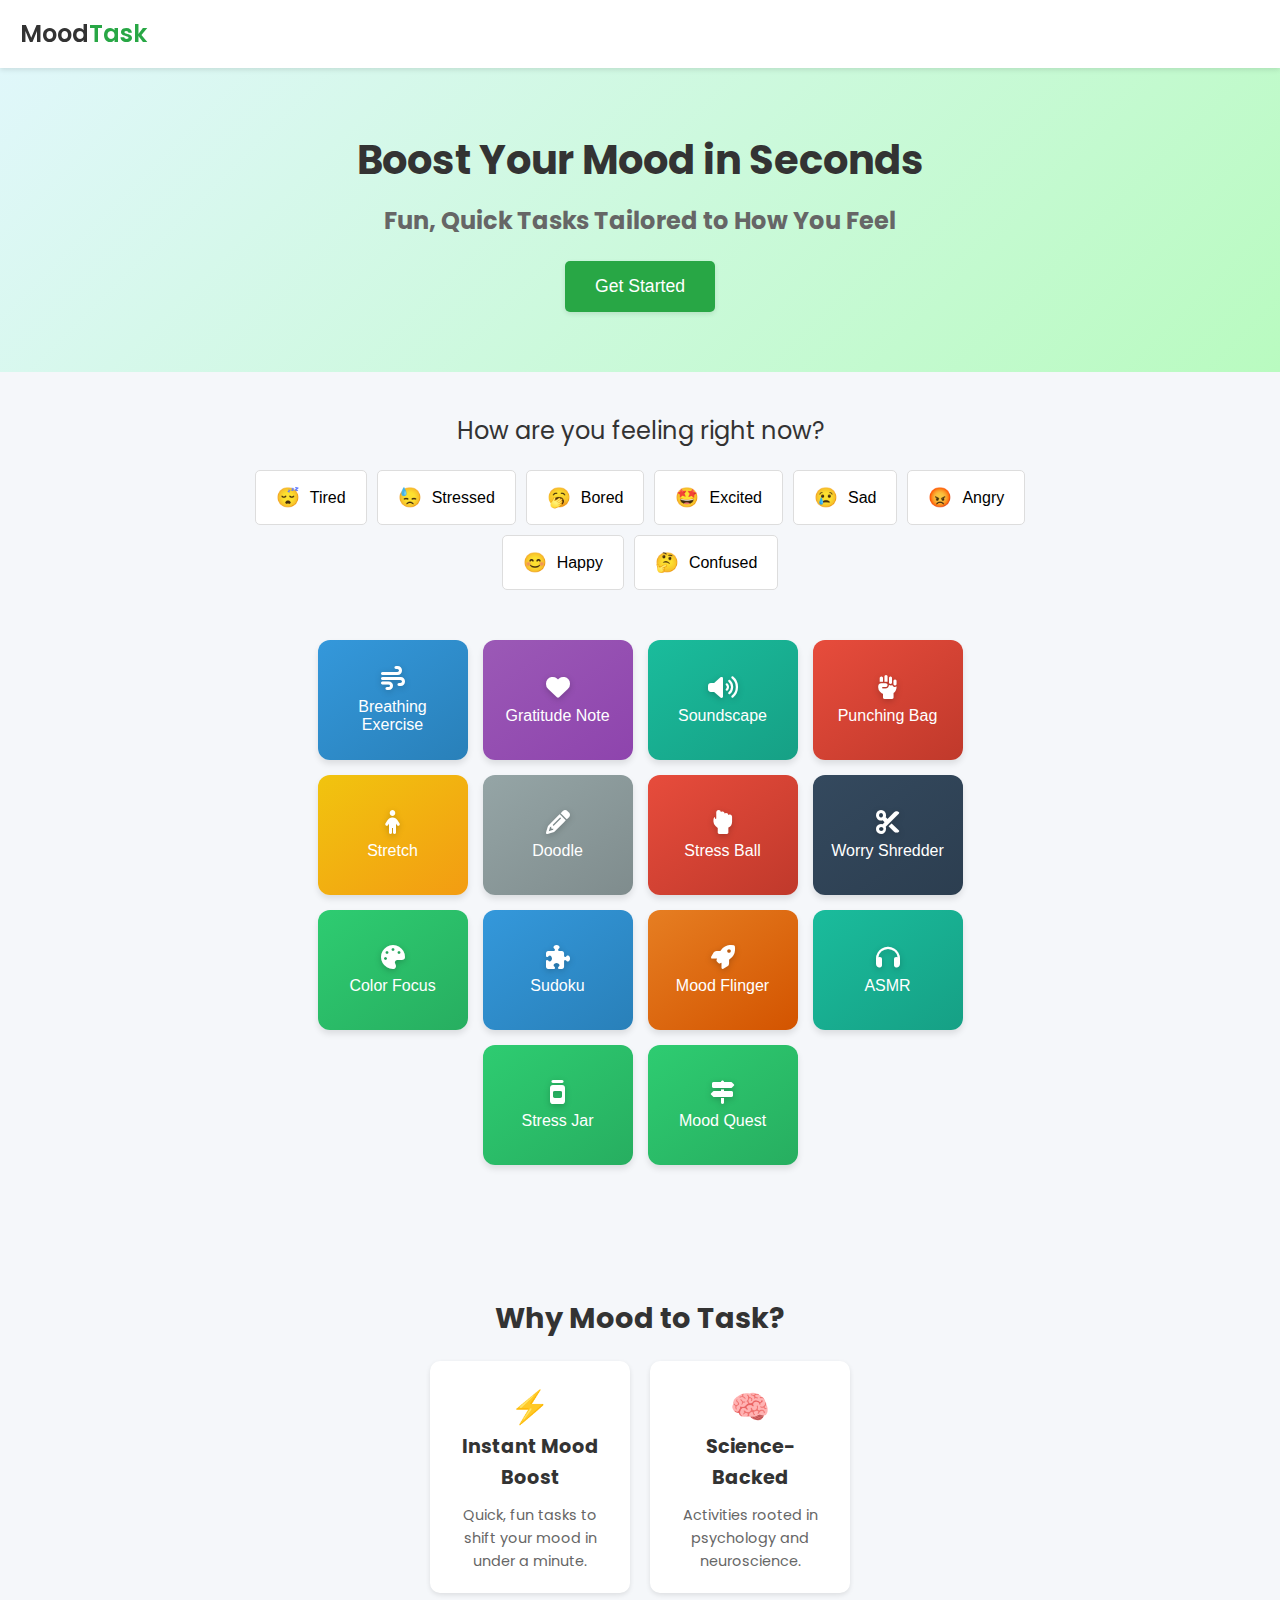
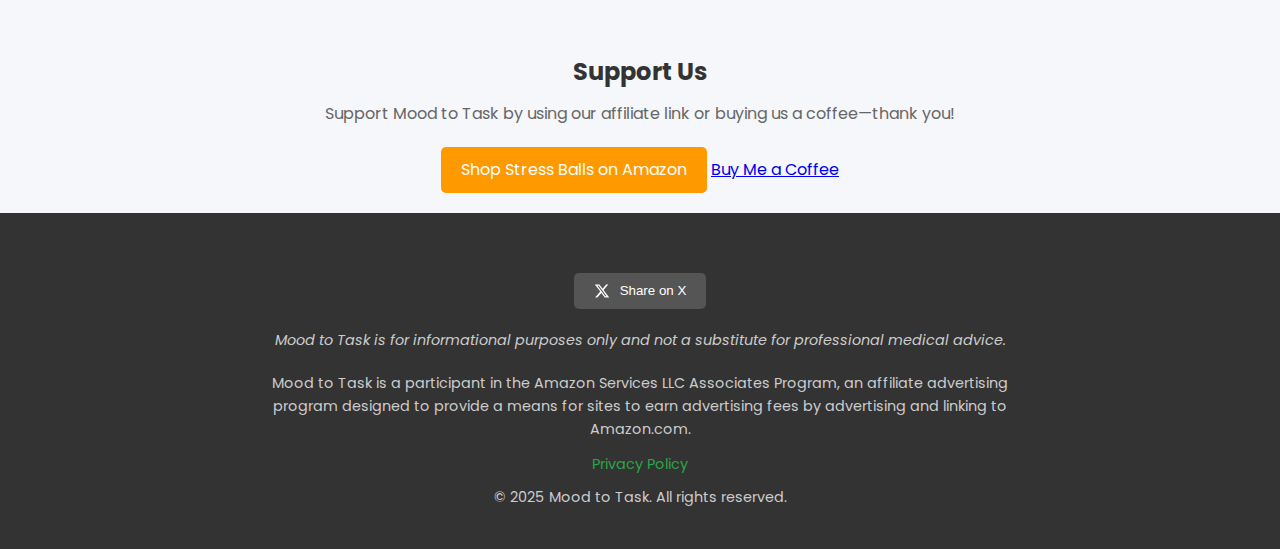
==== commit f081fdc6: "Update index.html" ====
--- a/index.html
+++ b/index.html
@@ -57,6 +57,8 @@
             <button class="tool-button sudoku" onclick="openPopup('sudoku')"><i class="fas fa-puzzle-piece tool-icon"></i>Sudoku</button>
             <button class="tool-button moodflinger" onclick="openPopup('moodflinger')"><i class="fas fa-rocket tool-icon"></i>Mood Flinger</button>
             <button class="tool-button asmr" onclick="openPopup('asmr')"><i class="fas fa-headphones tool-icon"></i>ASMR</button>
+            <button class="tool-button stressjar" onclick="openPopup('stressjar')"><i class="fas fa-jar tool-icon"></i>Stress Jar</button>
+            <button class="tool-button moodquest" onclick="openPopup('moodquest')"><i class="fas fa-map-signs tool-icon"></i>Mood Quest</button>
         </div>
     </div>
 
@@ -78,8 +80,9 @@
 
     <div id="donate">
         <h3>Support Us</h3>
-        <p>Using this affiliate link supports Mood to Task at no extra cost to you.</p>
+        <p>Support Mood to Task by using our affiliate link or buying us a coffee—thank you!</p>
         <a href="https://amzn.to/42ImpbI" target="_blank" rel="noopener noreferrer" class="affiliate-link">Shop Stress Balls on Amazon</a>
+        <a href="https://www.buymeacoffee.com/moodtask" target="_blank" rel="noopener noreferrer" class="coffee-link">Buy Me a Coffee</a>
     </div>
 
     <footer>
@@ -263,6 +266,39 @@
             <button class="close-button" onclick="closePopup('asmr')"><i class="fas fa-times"></i></button>
         </div>
     </div>
+    <div id="stressjar-popup" class="popup">
+        <div class="popup-content">
+            <h4>Stress Jar</h4>
+            <p>Write a worry or stressor, then seal it away!</p>
+            <textarea id="stressjar-text" rows="3" placeholder="I'm stressed about..."></textarea>
+            <div id="stressjar-container"></div>
+            <button class="action-button" onclick="sealStress()"><i class="fas fa-lock"></i> Seal Stress</button>
+            <button class="action-button" onclick="viewStresses()"><i class="fas fa-eye"></i> View Saved</button>
+            <div class="progress-container">
+                <div id="stressjar-progress" class="progress-bar"></div>
+            </div>
+            <p id="stressjar-timer">Time remaining: 30s</p>
+            <button class="close-button" onclick="closePopup('stressjar')"><i class="fas fa-times"></i></button>
+        </div>
+    </div>
+    <div id="moodquest-popup" class="popup">
+        <div class="popup-content">
+            <h4>Mood Quest</h4>
+            <p>Create a quest to tackle a task or boost your mood!</p>
+            <input type="text" id="quest-goal" placeholder="Enter your goal (e.g., finish homework)">
+            <button class="action-button" onclick="generateQuest()"><i class="fas fa-map"></i> Start Quest</button>
+            <div id="quest-steps"></div>
+            <div id="quest-progress-map"></div>
+            <p id="quest-xp">XP: 0</p>
+            <p id="quest-badges">Badges: None</p>
+            <div class="progress-container">
+                <div id="moodquest-progress" class="progress-bar"></div>
+            </div>
+            <p id="moodquest-timer">Time remaining: 90s</p>
+            <button class="action-button" onclick="viewQuests()"><i class="fas fa-history"></i> View Past Quests</button>
+            <button class="close-button" onclick="closePopup('moodquest')"><i class="fas fa-times"></i></button>
+        </div>
+    </div>
 
     <!-- Audio elements -->
     <audio id="click-sound" src="https://assets.mixkit.co/sfx/preview/mixkit-simple-countdown-922.mp3"></audio>
@@ -278,659 +314,5 @@
     <audio id="brushing-sound" src="https://example.com/brushing.mp3" loop></audio>
 
     <script src="script.js"></script>
-    <script>
-        const tasks = {
-            tired: [
-                { task: "Take a quick power nap for 10-20 minutes to recharge.", followUp: "Did that nap help you feel more energized?" },
-                { task: "Drink a glass of water to rehydrate and boost your energy.", followUp: "Do you feel more awake now?" },
-                { task: "Listen to an upbeat song to lift your spirits.", followUp: "Did the music help energize you?" }
-            ],
-            stressed: [
-                { task: "Try a 1-minute breathing exercise: inhale for 4 seconds, hold for 4, exhale for 4.", followUp: "Do you feel calmer now?" },
-                { task: "Write down 3 things you're grateful for to shift your focus.", followUp: "Did this help you feel more grounded?" },
-                { task: "Take a 5-minute walk to clear your mind.", followUp: "Did the walk help reduce your stress?" }
-            ],
-            bored: [
-                { task: "Doodle or sketch something fun for a minute.", followUp: "Did that spark some creativity?" },
-                { task: "Watch a funny 1-minute video to entertain yourself.", followUp: "Did that make you smile?" },
-                { task: "Try a quick brain teaser or riddle to engage your mind.", followUp: "Did that help you feel more engaged?" }
-            ],
-            excited: [
-                { task: "Share your excitement with a friend or write it down!", followUp: "Did sharing amplify your excitement?" },
-                { task: "Set a small goal to channel your energy into something productive.", followUp: "Did that help you focus your excitement?" }
-            ],
-            sad: [
-                { task: "Listen to a comforting song that resonates with you.", followUp: "Did the music help lift your spirits?" },
-                { task: "Write down something you’re looking forward to.", followUp: "Did that give you a bit of hope?" },
-                { task: "Give yourself a big hug and take a few deep breaths.", followUp: "Did that make you feel a bit better?" }
-            ],
-            angry: [
-                { task: "Take 10 slow, deep breaths to calm your mind.", followUp: "Do you feel less angry now?" },
-                { task: "Write down what’s making you angry, then tear up the paper.", followUp: "Did that help release some anger?" },
-                { task: "Punch a pillow for 30 seconds to let out your frustration.", followUp: "Did that help you feel more relaxed?" }
-            ],
-            happy: [
-                { task: "Share your happiness with someone by sending a kind message.", followUp: "Did that make you feel even happier?" },
-                { task: "Write down this moment so you can remember it later.", followUp: "Did that help you savor the happiness?" }
-            ],
-            confused: [
-                { task: "Take a moment to write down what’s confusing you to clarify your thoughts.", followUp: "Did that help clear your mind?" },
-                { task: "Take 5 deep breaths to center yourself and reduce overwhelm.", followUp: "Do you feel more focused now?" },
-                { task: "Break down your problem into smaller steps to tackle one at a time.", followUp: "Did that make things feel more manageable?" }
-            ]
-        };
-
-        let currentMood = null;
-
-        function selectMood(mood) {
-            currentMood = mood;
-            const buttons = document.querySelectorAll('#mood-buttons button');
-            buttons.forEach(button => button.classList.remove('selected'));
-            const selectedButton = Array.from(buttons).find(button => button.textContent.toLowerCase().includes(mood));
-            if (selectedButton) selectedButton.classList.add('selected');
-            showTask();
-        }
-
-        function showTask() {
-            if (!currentMood) return;
-            const taskList = tasks[currentMood];
-            const randomTask = taskList[Math.floor(Math.random() * taskList.length)];
-            const emoji = document.querySelector(`#mood-buttons button.selected .mood-icon`).textContent;
-            document.getElementById('result').innerHTML = `
-                <div class="chat-bubble">
-                    <div class="task-header">
-                        <span class="mood-emoji">${emoji}</span>
-                        <h3>${currentMood.charAt(0).toUpperCase() + currentMood.slice(1)}</h3>
-                    </div>
-                    <p class="task-text">${randomTask.task}</p>
-                    <p class="follow-up-question">${randomTask.followUp}</p>
-                    <div class="task-buttons">
-                        <button class="favorite-button" onclick="favoriteTask(this)"><span class="heart-icon">❤️</span>Favorite</button>
-                        <button class="new-task-button" onclick="showTask(); gtag('event', 'New Task Request', { 'event_category': 'Task', 'event_label': '${currentMood}' });">New Task</button>
-                    </div>
-                </div>
-            `;
-        }
-
-        function favoriteTask(button) {
-            button.style.backgroundColor = '#ff4f41';
-            button.style.color = '#fff';
-            gtag('event', 'Favorite Task', { 'event_category': 'Task', 'event_label': currentMood });
-        }
-
-        const clickSound = document.getElementById('click-sound');
-        const successSound = document.getElementById('success-sound');
-        const punchSound = document.getElementById('punch-sound');
-        const shredSound = document.getElementById('shred-sound');
-        const natureSounds = {
-            nature: document.getElementById('nature-sound'),
-            rain: document.getElementById('rain-sound'),
-            waves: document.getElementById('waves-sound')
-        };
-        const asmrSounds = {
-            tapping: document.getElementById('tapping-sound'),
-            whispering: document.getElementById('whispering-sound'),
-            brushing: document.getElementById('brushing-sound')
-        };
-        let currentSound = null;
-
-        function playSound(sound, volume = 0.5) {
-            sound.volume = volume;
-            sound.currentTime = 0;
-            sound.play().catch(err => console.error('Sound playback failed:', err));
-        }
-
-        function openPopup(tool) {
-            playSound(clickSound, 0.3);
-            const popup = document.getElementById(`${tool}-popup`);
-            popup.style.display = 'flex';
-            if (tool === 'breathing') startBreathing();
-            if (tool === 'soundscape') startSoundscape();
-            if (tool === 'punching') startPunching();
-            if (tool === 'stretch') startStretch();
-            if (tool === 'doodle') startDoodle();
-            if (tool === 'stressball') startStressBall();
-            if (tool === 'worry') startWorry();
-            if (tool === 'color') startColorFocus();
-            if (tool === 'sudoku') startSudoku();
-            if (tool === 'moodflinger') startMoodFlinger();
-            if (tool === 'asmr') startASMR();
-        }
-
-        function closePopup(tool) {
-            const popup = document.getElementById(`${tool}-popup`);
-            popup.style.display = 'none';
-            if (tool === 'breathing') clearInterval(window.breathingInterval);
-            if (tool === 'soundscape') {
-                clearInterval(window.soundscapeInterval);
-                if (currentSound) currentSound.pause();
-            }
-            if (tool === 'punching') clearInterval(window.punchingInterval);
-            if (tool === 'stretch') clearInterval(window.stretchInterval);
-            if (tool === 'doodle') clearInterval(window.doodleInterval);
-            if (tool === 'stressball') clearInterval(window.stressballInterval);
-            if (tool === 'worry') {
-                document.getElementById('worry-text').value = '';
-                document.getElementById('paper-strips-container').innerHTML = '';
-            }
-            if (tool === 'color') clearInterval(window.colorInterval);
-            if (tool === 'sudoku') clearInterval(window.sudokuInterval);
-            if (tool === 'moodflinger') clearInterval(window.moodflingerInterval);
-            if (tool === 'asmr') {
-                clearInterval(window.asmrInterval);
-                if (currentSound) currentSound.pause();
-            }
-            if (tool === 'gratitude') document.getElementById('gratitude-text').value = '';
-        }
-
-        function updateProgress(elementId, total, current) {
-            const progressBar = document.getElementById(elementId);
-            const percentage = ((total - current) / total) * 100;
-            progressBar.style.width = percentage + '%';
-        }
-
-        function startBreathing() {
-            let time = 60;
-            let step = 0;
-            const steps = [
-                { text: "Inhale", instruction: "Breathe in slowly through your nose...", class: "inhale" },
-                { text: "Hold", instruction: "Hold your breath...", class: "hold" },
-                { text: "Exhale", instruction: "Breathe out slowly through your mouth...", class: "exhale" }
-            ];
-            const stepElement = document.getElementById('breathing-step');
-            const instructionElement = document.getElementById('breathing-instruction');
-            const timerElement = document.getElementById('breathing-timer');
-            const circle = document.getElementById('breathing-circle');
-            circle.className = '';
-            updateProgress('breathing-progress', 60, 0);
-            function updateBreathing() {
-                if (time % 4 === 0) {
-                    step = (step % 3);
-                    stepElement.textContent = steps[step].text;
-                    instructionElement.textContent = steps[step].instruction;
-                    circle.className = steps[step].class;
-                    step++;
-                }
-                time--;
-                timerElement.textContent = `Time remaining: ${time}s`;
-                updateProgress('breathing-progress', 60, time);
-                if (time <= 0) {
-                    clearInterval(window.breathingInterval);
-                    playSound(successSound, 0.4);
-                    setTimeout(() => closePopup('breathing'), 1500);
-                }
-            }
-            updateBreathing();
-            window.breathingInterval = setInterval(updateBreathing, 1000);
-        }
-
-        function startSoundscape() {
-            let time = 90;
-            const timerElement = document.getElementById('soundscape-timer');
-            const selectElement = document.getElementById('soundscape-select');
-            const playButton = document.getElementById('play-btn');
-            const volumeSlider = document.getElementById('volume-slider');
-            updateProgress('soundscape-progress', 90, 0);
-            playButton.innerHTML = '<i class="fas fa-play"></i>';
-            selectElement.onchange = function() {
-                if (currentSound) {
-                    currentSound.pause();
-                    currentSound.currentTime = 0;
-                    playButton.innerHTML = '<i class="fas fa-play"></i>';
-                }
-            };
-            playButton.onclick = function() {
-                const soundType = selectElement.value;
-                if (currentSound && currentSound !== natureSounds[soundType]) {
-                    currentSound.pause();
-                    currentSound.currentTime = 0;
-                }
-                currentSound = natureSounds[soundType];
-                if (currentSound.paused) {
-                    const playPromise = currentSound.play();
-                    playPromise.then(() => {
-                        currentSound.volume = volumeSlider.value;
-                        playButton.innerHTML = '<i class="fas fa-pause"></i>';
-                    }).catch(err => {
-                        console.error(`Failed to play ${soundType} audio:`, err);
-                        playButton.innerHTML = '<i class="fas fa-play"></i>';
-                    });
-                } else {
-                    currentSound.pause();
-                    currentSound.currentTime = 0;
-                    playButton.innerHTML = '<i class="fas fa-play"></i>';
-                }
-            };
-            volumeSlider.oninput = function() {
-                if (currentSound) currentSound.volume = this.value;
-            };
-            window.soundscapeInterval = setInterval(() => {
-                time--;
-                timerElement.textContent = `Time remaining: ${time}s`;
-                updateProgress('soundscape-progress', 90, time);
-                if (time <= 0) {
-                    clearInterval(window.soundscapeInterval);
-                    if (currentSound) {
-                        const fadeInterval = setInterval(() => {
-                            if (currentSound.volume > 0.1) {
-                                currentSound.volume -= 0.1;
-                            } else {
-                                currentSound.pause();
-                                clearInterval(fadeInterval);
-                                playSound(successSound, 0.4);
-                                setTimeout(() => closePopup('soundscape'), 1500);
-                            }
-                        }, 100);
-                    } else {
-                        playSound(successSound, 0.4);
-                        setTimeout(() => closePopup('soundscape'), 1500);
-                    }
-                }
-            }, 1000);
-        }
-
-        function startPunching() {
-            let time = 30;
-            let count = 0;
-            const bag = document.getElementById('punching-bag');
-            const timerElement = document.getElementById('punching-timer');
-            bag.textContent = '0';
-            bag.style.transform = 'scale(1)';
-            updateProgress('punching-progress', 30, 0);
-            bag.onclick = () => {
-                count++;
-                bag.textContent = count;
-                playSound(punchSound, 0.3);
-                bag.style.transform = 'scale(0.9) rotate(-5deg)';
-                setTimeout(() => {
-                    bag.style.transform = 'scale(1) rotate(0)';
-                }, 150);
-            };
-            window.punchingInterval = setInterval(() => {
-                time--;
-                timerElement.textContent = `Time remaining: ${time}s`;
-                updateProgress('punching-progress', 30, time);
-                if (time <= 0) {
-                    clearInterval(window.punchingInterval);
-                    playSound(successSound, 0.4);
-                    bag.textContent = count;
-                    bag.innerHTML = `<span>Great job!</span><br>${count}`;
-                    setTimeout(() => closePopup('punching'), 2000);
-                }
-            }, 1000);
-        }
-
-        function startStretch() {
-            let time = 60;
-            const prompts = [
-                { text: "Reach for the sky and hold for a few seconds." },
-                { text: "Touch your toes and feel the stretch in your legs." },
-                { text: "Stretch your arms behind your back and open your chest." },
-                { text: "Gently roll your head from side to side." }
-            ];
-            const promptElement = document.getElementById('stretch-prompt');
-            const timerElement = document.getElementById('stretch-timer');
-            const randomStretch = prompts[Math.floor(Math.random() * prompts.length)];
-            promptElement.textContent = randomStretch.text;
-            updateProgress('stretch-progress', 60, 0);
-            window.stretchInterval = setInterval(() => {
-                time--;
-                timerElement.textContent = `Time remaining: ${time}s`;
-                updateProgress('stretch-progress', 60, time);
-                if (time <= 0) {
-                    clearInterval(window.stretchInterval);
-                    playSound(successSound, 0.4);
-                    setTimeout(() => closePopup('stretch'), 1500);
-                }
-            }, 1000);
-        }
-
-        function startDoodle() {
-            let time = 90;
-            const canvas = document.getElementById('doodle-canvas');
-            const ctx = canvas.getContext('2d');
-            let drawing = false;
-            const timerElement = document.getElementById('doodle-timer');
-            const colorPicker = document.getElementById('color-picker');
-            const brushSize = document.getElementById('brush-size');
-            ctx.clearRect(0, 0, canvas.width, canvas.height);
-            updateProgress('doodle-progress', 90, 0);
-            canvas.addEventListener('mousedown', () => drawing = true);
-            canvas.addEventListener('mouseup', () => drawing = false);
-            canvas.addEventListener('mousemove', (e) => {
-                if (!drawing) return;
-                const rect = canvas.getBoundingClientRect();
-                const x = e.clientX - rect.left;
-                const y = e.clientY - rect.top;
-                ctx.fillStyle = colorPicker.value;
-                ctx.beginPath();
-                ctx.arc(x, y, parseInt(brushSize.value), 0, Math.PI * 2);
-                ctx.fill();
-            });
-            window.doodleInterval = setInterval(() => {
-                time--;
-                timerElement.textContent = `Time remaining: ${time}s`;
-                updateProgress('doodle-progress', 90, time);
-                if (time <= 0) {
-                    clearInterval(window.doodleInterval);
-                    playSound(successSound, 0.4);
-                    setTimeout(() => closePopup('doodle'), 1500);
-                }
-            }, 1000);
-        }
-
-        function saveDoodle() {
-            const canvas = document.getElementById('doodle-canvas');
-            const link = document.createElement('a');
-            link.download = 'doodle.png';
-            link.href = canvas.toDataURL();
-            link.click();
-            playSound(successSound, 0.4);
-        }
-
-        function clearCanvas() {
-            const canvas = document.getElementById('doodle-canvas');
-            const ctx = canvas.getContext('2d');
-            ctx.clearRect(0, 0, canvas.width, canvas.height);
-            playSound(clickSound, 0.3);
-        }
-
-        function startStressBall() {
-            let time = 30;
-            let count = 0;
-            const ball = document.getElementById('stress-ball');
-            const timerElement = document.getElementById('stressball-timer');
-            ball.textContent = '0';
-            ball.style.transform = 'scale(1)';
-            updateProgress('stressball-progress', 30, 0);
-            ball.onclick = () => {
-                count++;
-                ball.textContent = count;
-                playSound(punchSound, 0.3);
-                ball.style.transform = 'scale(0.8)';
-                setTimeout(() => {
-                    ball.style.transform = 'scale(1)';
-                }, 150);
-            };
-            window.stressballInterval = setInterval(() => {
-                time--;
-                timerElement.textContent = `Time remaining: ${time}s`;
-                updateProgress('stressball-progress', 30, time);
-                if (time <= 0) {
-                    clearInterval(window.stressballInterval);
-                    playSound(successSound, 0.4);
-                    ball.innerHTML = `<span>Great job!</span><br>${count}`;
-                    setTimeout(() => closePopup('stressball'), 2000);
-                }
-            }, 1000);
-        }
-
-        function startWorry() {
-            document.getElementById('worry-text').value = '';
-            document.getElementById('paper-strips-container').innerHTML = '';
-        }
-
-        function shredWorry() {
-            const worryText = document.getElementById('worry-text');
-            const container = document.getElementById('paper-strips-container');
-            if (worryText.value.trim() === '') {
-                alert('Please write a worry to shred!');
-                return;
-            }
-            worryText.classList.add('shredding');
-            playSound(shredSound, 0.5);
-            setTimeout(() => {
-                container.innerHTML = '';
-                for (let i = 0; i < 5; i++) {
-                    const strip = document.createElement('div');
-                    strip.style.width = '10px';
-                    strip.style.height = '50px';
-                    strip.style.backgroundColor = '#ddd';
-                    strip.style.position = 'absolute';
-                    strip.style.left = `${20 + i * 15}px`;
-                    strip.style.transform = `rotate(${Math.random() * 20 - 10}deg)`;
-                    strip.style.animation = `shred 0.5s forwards ${i * 0.1}s`;
-                    container.appendChild(strip);
-                }
-                setTimeout(() => {
-                    worryText.value = '';
-                    container.innerHTML = '';
-                    alert('Worry shredded! Feel lighter?');
-                    playSound(successSound, 0.4);
-                    closePopup('worry');
-                }, 1000);
-            }, 1000);
-        }
-
-        function startColorFocus() {
-            let time = 60;
-            const colors = [
-                { name: "Blue to soothe", hex: "#1E90FF" },
-                { name: "Green to calm", hex: "#32CD32" },
-                { name: "Yellow to uplift", hex: "#FFD700" }
-            ];
-            const randomColor = colors[Math.floor(Math.random() * colors.length)];
-            const promptElement = document.getElementById('color-prompt');
-            const squareElement = document.getElementById('color-square');
-            const timerElement = document.getElementById('color-timer');
-            promptElement.textContent = `Focus on ${randomColor.name}`;
-            squareElement.style.backgroundColor = randomColor.hex;
-            updateProgress('color-progress', 60, 0);
-            window.colorInterval = setInterval(() => {
-                time--;
-                timerElement.textContent = `Time remaining: ${time}s`;
-                updateProgress('color-progress', 60, time);
-                if (time <= 0) {
-                    clearInterval(window.colorInterval);
-                    playSound(successSound, 0.4);
-                    setTimeout(() => closePopup('color'), 1500);
-                }
-            }, 1000);
-        }
-
-        function startSudoku() {
-            let time = 90;
-            const gridElement = document.getElementById('sudoku-grid');
-            const timerElement = document.getElementById('sudoku-timer');
-            const grid = [
-                [1, '', '', 4],
-                ['', 3, 4, ''],
-                ['', 4, 2, ''],
-                [4, '', '', 1]
-            ];
-            gridElement.innerHTML = '';
-            for (let i = 0; i < 4; i++) {
-                for (let j = 0; j < 4; j++) {
-                    const cell = document.createElement('input');
-                    cell.type = 'text';
-                    cell.maxLength = 1;
-                    cell.className = 'sudoku-cell';
-                    cell.value = grid[i][j] || '';
-                    cell.disabled = grid[i][j] !== '';
-                    cell.addEventListener('input', (e) => {
-                        if (!/^[1-4]?$/.test(e.target.value)) e.target.value = '';
-                    });
-                    gridElement.appendChild(cell);
-                }
-            }
-            updateProgress('sudoku-progress', 90, 0);
-            window.sudokuInterval = setInterval(() => {
-                time--;
-                timerElement.textContent = `Time remaining: ${time}s`;
-                updateProgress('sudoku-progress', 90, time);
-                if (time <= 0) {
-                    clearInterval(window.sudokuInterval);
-                    playSound(successSound, 0.4);
-                    setTimeout(() => closePopup('sudoku'), 1500);
-                }
-            }, 1000);
-        }
-
-        function startMoodFlinger() {
-            let time = 60;
-            let score = 0;
-            const canvas = document.getElementById('moodflinger-canvas');
-            const ctx = canvas.getContext('2d');
-            const scoreElement = document.getElementById('moodflinger-score');
-            const timerElement = document.getElementById('moodflinger-timer');
-            let dragging = false;
-            let startX, startY;
-            let ball = { x: 50, y: 250, vx: 0, vy: 0, radius: 10 };
-            let target = { x: 350, y: 50, radius: 20 };
-            function draw() {
-                ctx.clearRect(0, 0, canvas.width, canvas.height);
-                ctx.beginPath();
-                ctx.arc(ball.x, ball.y, ball.radius, 0, Math.PI * 2);
-                ctx.fillStyle = '#e67e22';
-                ctx.fill();
-                ctx.beginPath();
-                ctx.arc(target.x, target.y, target.radius, 0, Math.PI * 2);
-                ctx.fillStyle = '#28a745';
-                ctx.fill();
-                if (!dragging && (ball.vx || ball.vy)) {
-                    ball.x += ball.vx;
-                    ball.y += ball.vy;
-                    ball.vy += 0.5;
-                    ball.vx *= 0.99;
-                    ball.vy *= 0.99;
-                    if (ball.y > canvas.height - ball.radius) {
-                        ball.y = canvas.height - ball.radius;
-                        ball.vy = 0;
-                        ball.vx = 0;
-                        let distance = Math.hypot(ball.x - target.x, ball.y - target.y);
-                        let points = Math.max(0, 100 - Math.floor(distance));
-                        score += points;
-                        scoreElement.textContent = `Score: ${score}`;
-                        ball.x = 50;
-                        ball.y = 250;
-                    }
-                }
-            }
-            canvas.addEventListener('mousedown', (e) => {
-                const rect = canvas.getBoundingClientRect();
-                const x = e.clientX - rect.left;
-                const y = e.clientY - rect.top;
-                if (Math.hypot(x - ball.x, y - ball.y) < ball.radius) {
-                    dragging = true;
-                    startX = x;
-                    startY = y;
-                }
-            });
-            canvas.addEventListener('mousemove', (e) => {
-                if (dragging) {
-                    const rect = canvas.getBoundingClientRect();
-                    ball.x = e.clientX - rect.left;
-                    ball.y = e.clientY - rect.top;
-                    draw();
-                }
-            });
-            canvas.addEventListener('mouseup', (e) => {
-                if (dragging) {
-                    const rect = canvas.getBoundingClientRect();
-                    const endX = e.clientX - rect.left;
-                    const endY = e.clientY - rect.top;
-                    ball.vx = (endX - startX) * 0.1;
-                    ball.vy = (endY - startY) * 0.1;
-                    dragging = false;
-                    playSound(clickSound, 0.3);
-                }
-            });
-            updateProgress('moodflinger-progress', 60, 0);
-            window.moodflingerInterval = setInterval(() => {
-                time--;
-                timerElement.textContent = `Time remaining: ${time}s`;
-                updateProgress('moodflinger-progress', 60, time);
-                draw();
-                if (time <= 0) {
-                    clearInterval(window.moodflingerInterval);
-                    playSound(successSound, 0.4);
-                    setTimeout(() => closePopup('moodflinger'), 1500);
-                }
-            }, 1000 / 60);
-        }
-
-        function startASMR() {
-            let time = 90;
-            const timerElement = document.getElementById('asmr-timer');
-            const selectElement = document.getElementById('asmr-select');
-            const playButton = document.getElementById('asmr-play-btn');
-            const volumeSlider = document.getElementById('asmr-volume-slider');
-            updateProgress('asmr-progress', 90, 0);
-            playButton.innerHTML = '<i class="fas fa-play"></i>';
-            selectElement.onchange = function() {
-                if (currentSound) {
-                    currentSound.pause();
-                    currentSound.currentTime = 0;
-                    playButton.innerHTML = '<i class="fas fa-play"></i>';
-                }
-            };
-            playButton.onclick = function() {
-                const soundType = selectElement.value;
-                if (currentSound && currentSound !== asmrSounds[soundType]) {
-                    currentSound.pause();
-                    currentSound.currentTime = 0;
-                }
-                currentSound = asmrSounds[soundType];
-                if (currentSound.paused) {
-                    const playPromise = currentSound.play();
-                    playPromise.then(() => {
-                        currentSound.volume = volumeSlider.value;
-                        playButton.innerHTML = '<i class="fas fa-pause"></i>';
-                    }).catch(err => {
-                        console.error(`Failed to play ${soundType} audio:`, err);
-                        playButton.innerHTML = '<i class="fas fa-play"></i>';
-                    });
-                } else {
-                    currentSound.pause();
-                    currentSound.currentTime = 0;
-                    playButton.innerHTML = '<i class="fas fa-play"></i>';
-                }
-            };
-            volumeSlider.oninput = function() {
-                if (currentSound) currentSound.volume = this.value;
-            };
-            window.asmrInterval = setInterval(() => {
-                time--;
-                timerElement.textContent = `Time remaining: ${time}s`;
-                updateProgress('asmr-progress', 90, time);
-                if (time <= 0) {
-                    clearInterval(window.asmrInterval);
-                    if (currentSound) {
-                        const fadeInterval = setInterval(() => {
-                            if (currentSound.volume > 0.1) {
-                                currentSound.volume -= 0.1;
-                            } else {
-                                currentSound.pause();
-                                clearInterval(fadeInterval);
-                                playSound(successSound, 0.4);
-                                setTimeout(() => closePopup('asmr'), 1500);
-                            }
-                        }, 100);
-                    } else {
-                        playSound(successSound, 0.4);
-                        setTimeout(() => closePopup('asmr'), 1500);
-                    }
-                }
-            }, 1000);
-        }
-
-        function saveGratitude() {
-            const gratitudeText = document.getElementById('gratitude-text').value;
-            if (gratitudeText.trim() === '') {
-                alert('Please write something you’re grateful for!');
-                return;
-            }
-            alert('Gratitude saved! Feeling more thankful?');
-            playSound(successSound, 0.4);
-            closePopup('gratitude');
-        }
-
-        document.getElementById('share').addEventListener('click', () => {
-            const url = encodeURIComponent(window.location.href);
-            const text = encodeURIComponent('Boost your mood instantly with Mood to Task! Fun, quick tasks tailored to how you feel. #MoodToTask');
-            window.open(`https://x.com/intent/tweet?url=${url}&text=${text}`, '_blank');
-            gtag('event', 'Share', { 'event_category': 'Social', 'event_label': 'X Share' });
-        });
-    </script>
 </body>
 </html>
--- a/styles.css
+++ b/styles.css
@@ -198,8 +198,6 @@
 .sudoku { background: linear-gradient(145deg, #3498db, #2980b9); }
 .moodflinger { background: linear-gradient(145deg, #e67e22, #d35400); }
 .asmr { background: linear-gradient(145deg, #1abc9c, #16a085); }
-.stressjar { background: linear-gradient(145deg, #8e44ad, #9b59b6); }
-.moodquest { background: linear-gradient(145deg, #d35400, #e67e22); }
 
 .tool-icon {
     filter: drop-shadow(0 2px 3px rgba(0,0,0,0.2));
@@ -300,7 +298,7 @@
     to { transform: scale(1); }
 }
 
-textarea, input[type="text"] {
+textarea {
     width: 100%;
     padding: 12px;
     border: 1px solid #ddd;
@@ -319,7 +317,6 @@
     font-size: 16px;
     cursor: pointer;
     transition: all 0.3s ease;
-    margin: 5px;
 }
 
 .action-button:hover {
@@ -373,57 +370,6 @@
     transition: transform 0.1s;
 }
 
-#stressjar-container {
-    width: 100px;
-    height: 150px;
-    margin: 20px auto;
-    background: url('https://cdn.pixabay.com/photo/2017/10/31/19/05/jar-2904864_1280.png') no-repeat center;
-    background-size: contain;
-    position: relative;
-}
-
-#stressjar-text.sealing {
-    animation: sparkle 1s forwards;
-}
-
-@keyframes sparkle {
-    0% { opacity: 1; }
-    50% { opacity: 0.5; transform: scale(0.8); }
-    100% { opacity: 0; transform: scale(0); }
-}
-
-#quest-steps {
-    max-height: 200px;
-    overflow-y: auto;
-    margin: 15px 0;
-    text-align: left;
-}
-
-.quest-step {
-    display: flex;
-    align-items: center;
-    justify-content: space-between;
-    padding: 10px;
-    background: #f9f9f9;
-    border-radius: 5px;
-    margin-bottom: 5px;
-}
-
-#quest-progress-map {
-    width: 100%;
-    height: 100px;
-    background: linear-gradient(180deg, #e0f7fa, #b9fbc0);
-    border-radius: 8px;
-    position: relative;
-    margin: 15px 0;
-}
-
-#quest-xp, #quest-badges {
-    font-size: 16px;
-    color: #333;
-    margin: 10px 0;
-}
-
 #doodle-canvas, #moodflinger-canvas {
     width: 100%;
     height: 300px;
@@ -666,32 +612,19 @@
     margin-bottom: 20px;
 }
 
-.affiliate-link, .coffee-link {
+.affiliate-link {
     display: inline-block;
+    background-color: #ff9900;
+    color: #fff;
     padding: 10px 20px;
     border-radius: 5px;
     text-decoration: none;
     font-size: 1em;
     transition: background-color 0.3s;
-    margin: 5px;
-}
-
-.affiliate-link {
-    background-color: #ff9900;
-    color: #fff;
 }
 
 .affiliate-link:hover {
     background-color: #e68a00;
-}
-
-.coffee-link {
-    background-color: #ffdd00;
-    color: #333;
-}
-
-.coffee-link:hover {
-    background-color: #ffcc00;
 }
 
 footer {
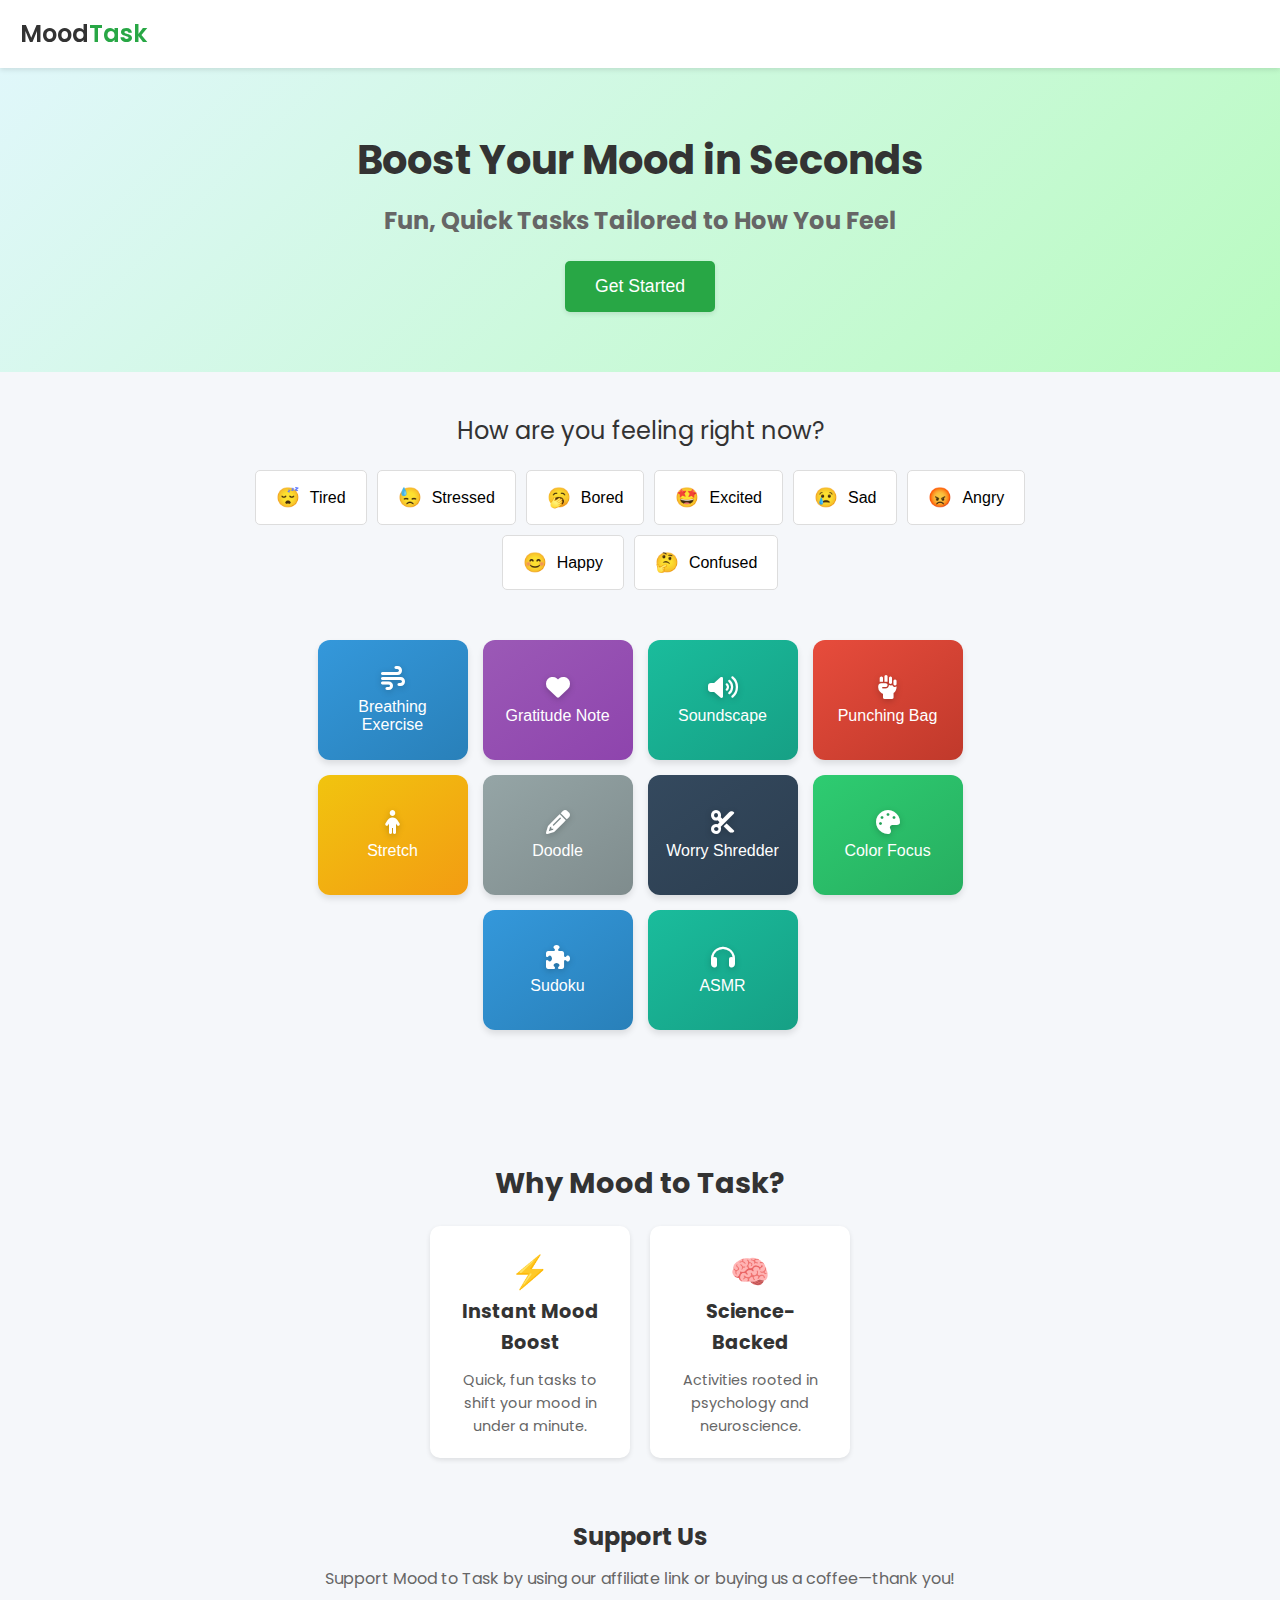
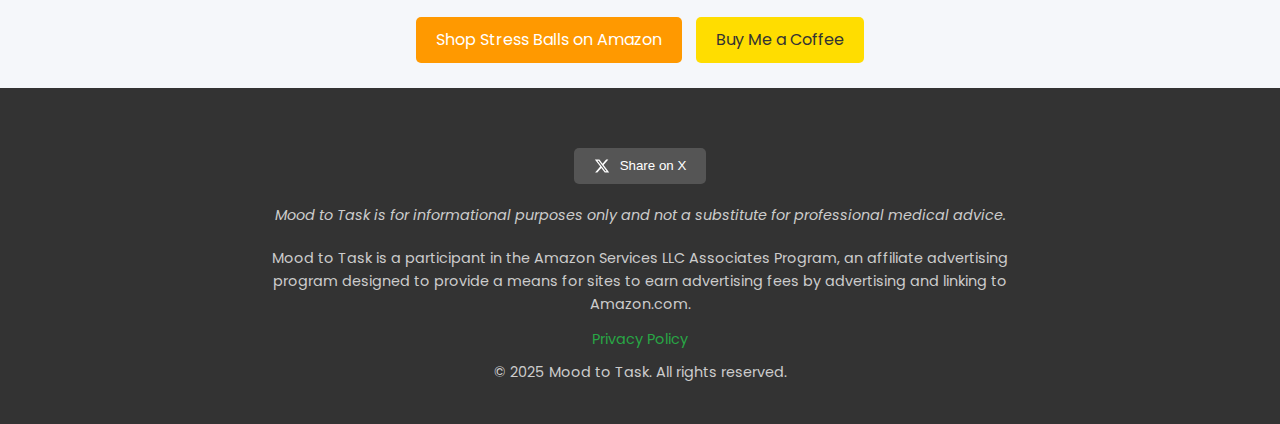
==== commit 3da62e38: "Update index.html" ====
--- a/index.html
+++ b/index.html
@@ -51,14 +51,10 @@
             <button class="tool-button punching" onclick="openPopup('punching')"><i class="fas fa-fist-raised tool-icon"></i>Punching Bag</button>
             <button class="tool-button stretch" onclick="openPopup('stretch')"><i class="fas fa-child tool-icon"></i>Stretch</button>
             <button class="tool-button doodle" onclick="openPopup('doodle')"><i class="fas fa-pencil-alt tool-icon"></i>Doodle</button>
-            <button class="tool-button stressball" onclick="openPopup('stressball')"><i class="fas fa-hand-rock tool-icon"></i>Stress Ball</button>
             <button class="tool-button worry" onclick="openPopup('worry')"><i class="fas fa-cut tool-icon"></i>Worry Shredder</button>
             <button class="tool-button color" onclick="openPopup('color')"><i class="fas fa-palette tool-icon"></i>Color Focus</button>
             <button class="tool-button sudoku" onclick="openPopup('sudoku')"><i class="fas fa-puzzle-piece tool-icon"></i>Sudoku</button>
-            <button class="tool-button moodflinger" onclick="openPopup('moodflinger')"><i class="fas fa-rocket tool-icon"></i>Mood Flinger</button>
             <button class="tool-button asmr" onclick="openPopup('asmr')"><i class="fas fa-headphones tool-icon"></i>ASMR</button>
-            <button class="tool-button stressjar" onclick="openPopup('stressjar')"><i class="fas fa-jar tool-icon"></i>Stress Jar</button>
-            <button class="tool-button moodquest" onclick="openPopup('moodquest')"><i class="fas fa-map-signs tool-icon"></i>Mood Quest</button>
         </div>
     </div>
 
@@ -187,18 +183,6 @@
             <button class="close-button" onclick="closePopup('doodle')"><i class="fas fa-times"></i></button>
         </div>
     </div>
-    <div id="stressball-popup" class="popup">
-        <div class="popup-content">
-            <h4>Stress Ball</h4>
-            <p>Squeeze away stress! Click the ball to relax.</p>
-            <div id="stress-ball">0</div>
-            <div class="progress-container">
-                <div id="stressball-progress" class="progress-bar"></div>
-            </div>
-            <p id="stressball-timer">Time remaining: 30s</p>
-            <button class="close-button" onclick="closePopup('stressball')"><i class="fas fa-times"></i></button>
-        </div>
-    </div>
     <div id="worry-popup" class="popup">
         <div class="popup-content">
             <h4>Worry Shredder</h4>
@@ -231,19 +215,6 @@
             </div>
             <p id="sudoku-timer">Time remaining: 90s</p>
             <button class="close-button" onclick="closePopup('sudoku')"><i class="fas fa-times"></i></button>
-        </div>
-    </div>
-    <div id="moodflinger-popup" class="popup">
-        <div class="popup-content">
-            <h4>Mood Flinger</h4>
-            <p>Drag and release to fling your mood at the target!</p>
-            <canvas id="moodflinger-canvas" width="400" height="300"></canvas>
-            <p id="moodflinger-score">Score: 0</p>
-            <div class="progress-container">
-                <div id="moodflinger-progress" class="progress-bar"></div>
-            </div>
-            <p id="moodflinger-timer">Time remaining: 60s</p>
-            <button class="close-button" onclick="closePopup('moodflinger')"><i class="fas fa-times"></i></button>
         </div>
     </div>
     <div id="asmr-popup" class="popup">
@@ -264,39 +235,6 @@
             </div>
             <p id="asmr-timer">Time remaining: 90s</p>
             <button class="close-button" onclick="closePopup('asmr')"><i class="fas fa-times"></i></button>
-        </div>
-    </div>
-    <div id="stressjar-popup" class="popup">
-        <div class="popup-content">
-            <h4>Stress Jar</h4>
-            <p>Write a worry or stressor, then seal it away!</p>
-            <textarea id="stressjar-text" rows="3" placeholder="I'm stressed about..."></textarea>
-            <div id="stressjar-container"></div>
-            <button class="action-button" onclick="sealStress()"><i class="fas fa-lock"></i> Seal Stress</button>
-            <button class="action-button" onclick="viewStresses()"><i class="fas fa-eye"></i> View Saved</button>
-            <div class="progress-container">
-                <div id="stressjar-progress" class="progress-bar"></div>
-            </div>
-            <p id="stressjar-timer">Time remaining: 30s</p>
-            <button class="close-button" onclick="closePopup('stressjar')"><i class="fas fa-times"></i></button>
-        </div>
-    </div>
-    <div id="moodquest-popup" class="popup">
-        <div class="popup-content">
-            <h4>Mood Quest</h4>
-            <p>Create a quest to tackle a task or boost your mood!</p>
-            <input type="text" id="quest-goal" placeholder="Enter your goal (e.g., finish homework)">
-            <button class="action-button" onclick="generateQuest()"><i class="fas fa-map"></i> Start Quest</button>
-            <div id="quest-steps"></div>
-            <div id="quest-progress-map"></div>
-            <p id="quest-xp">XP: 0</p>
-            <p id="quest-badges">Badges: None</p>
-            <div class="progress-container">
-                <div id="moodquest-progress" class="progress-bar"></div>
-            </div>
-            <p id="moodquest-timer">Time remaining: 90s</p>
-            <button class="action-button" onclick="viewQuests()"><i class="fas fa-history"></i> View Past Quests</button>
-            <button class="close-button" onclick="closePopup('moodquest')"><i class="fas fa-times"></i></button>
         </div>
     </div>
 
--- a/styles.css
+++ b/styles.css
@@ -198,6 +198,8 @@
 .sudoku { background: linear-gradient(145deg, #3498db, #2980b9); }
 .moodflinger { background: linear-gradient(145deg, #e67e22, #d35400); }
 .asmr { background: linear-gradient(145deg, #1abc9c, #16a085); }
+.stressjar { background: linear-gradient(145deg, #8e44ad, #9b59b6); }
+.moodquest { background: linear-gradient(145deg, #d35400, #e67e22); }
 
 .tool-icon {
     filter: drop-shadow(0 2px 3px rgba(0,0,0,0.2));
@@ -298,7 +300,7 @@
     to { transform: scale(1); }
 }
 
-textarea {
+textarea, input[type="text"] {
     width: 100%;
     padding: 12px;
     border: 1px solid #ddd;
@@ -317,6 +319,7 @@
     font-size: 16px;
     cursor: pointer;
     transition: all 0.3s ease;
+    margin: 5px;
 }
 
 .action-button:hover {
@@ -370,6 +373,57 @@
     transition: transform 0.1s;
 }
 
+#stressjar-container {
+    width: 100px;
+    height: 150px;
+    margin: 20px auto;
+    background: url('https://cdn.pixabay.com/photo/2017/10/31/19/05/jar-2904864_1280.png') no-repeat center;
+    background-size: contain;
+    position: relative;
+}
+
+#stressjar-text.sealing {
+    animation: sparkle 1s forwards;
+}
+
+@keyframes sparkle {
+    0% { opacity: 1; }
+    50% { opacity: 0.5; transform: scale(0.8); }
+    100% { opacity: 0; transform: scale(0); }
+}
+
+#quest-steps {
+    max-height: 200px;
+    overflow-y: auto;
+    margin: 15px 0;
+    text-align: left;
+}
+
+.quest-step {
+    display: flex;
+    align-items: center;
+    justify-content: space-between;
+    padding: 10px;
+    background: #f9f9f9;
+    border-radius: 5px;
+    margin-bottom: 5px;
+}
+
+#quest-progress-map {
+    width: 100%;
+    height: 100px;
+    background: linear-gradient(180deg, #e0f7fa, #b9fbc0);
+    border-radius: 8px;
+    position: relative;
+    margin: 15px 0;
+}
+
+#quest-xp, #quest-badges {
+    font-size: 16px;
+    color: #333;
+    margin: 10px 0;
+}
+
 #doodle-canvas, #moodflinger-canvas {
     width: 100%;
     height: 300px;
@@ -612,19 +666,32 @@
     margin-bottom: 20px;
 }
 
-.affiliate-link {
+.affiliate-link, .coffee-link {
     display: inline-block;
-    background-color: #ff9900;
-    color: #fff;
     padding: 10px 20px;
     border-radius: 5px;
     text-decoration: none;
     font-size: 1em;
     transition: background-color 0.3s;
+    margin: 5px;
+}
+
+.affiliate-link {
+    background-color: #ff9900;
+    color: #fff;
 }
 
 .affiliate-link:hover {
     background-color: #e68a00;
+}
+
+.coffee-link {
+    background-color: #ffdd00;
+    color: #333;
+}
+
+.coffee-link:hover {
+    background-color: #ffcc00;
 }
 
 footer {
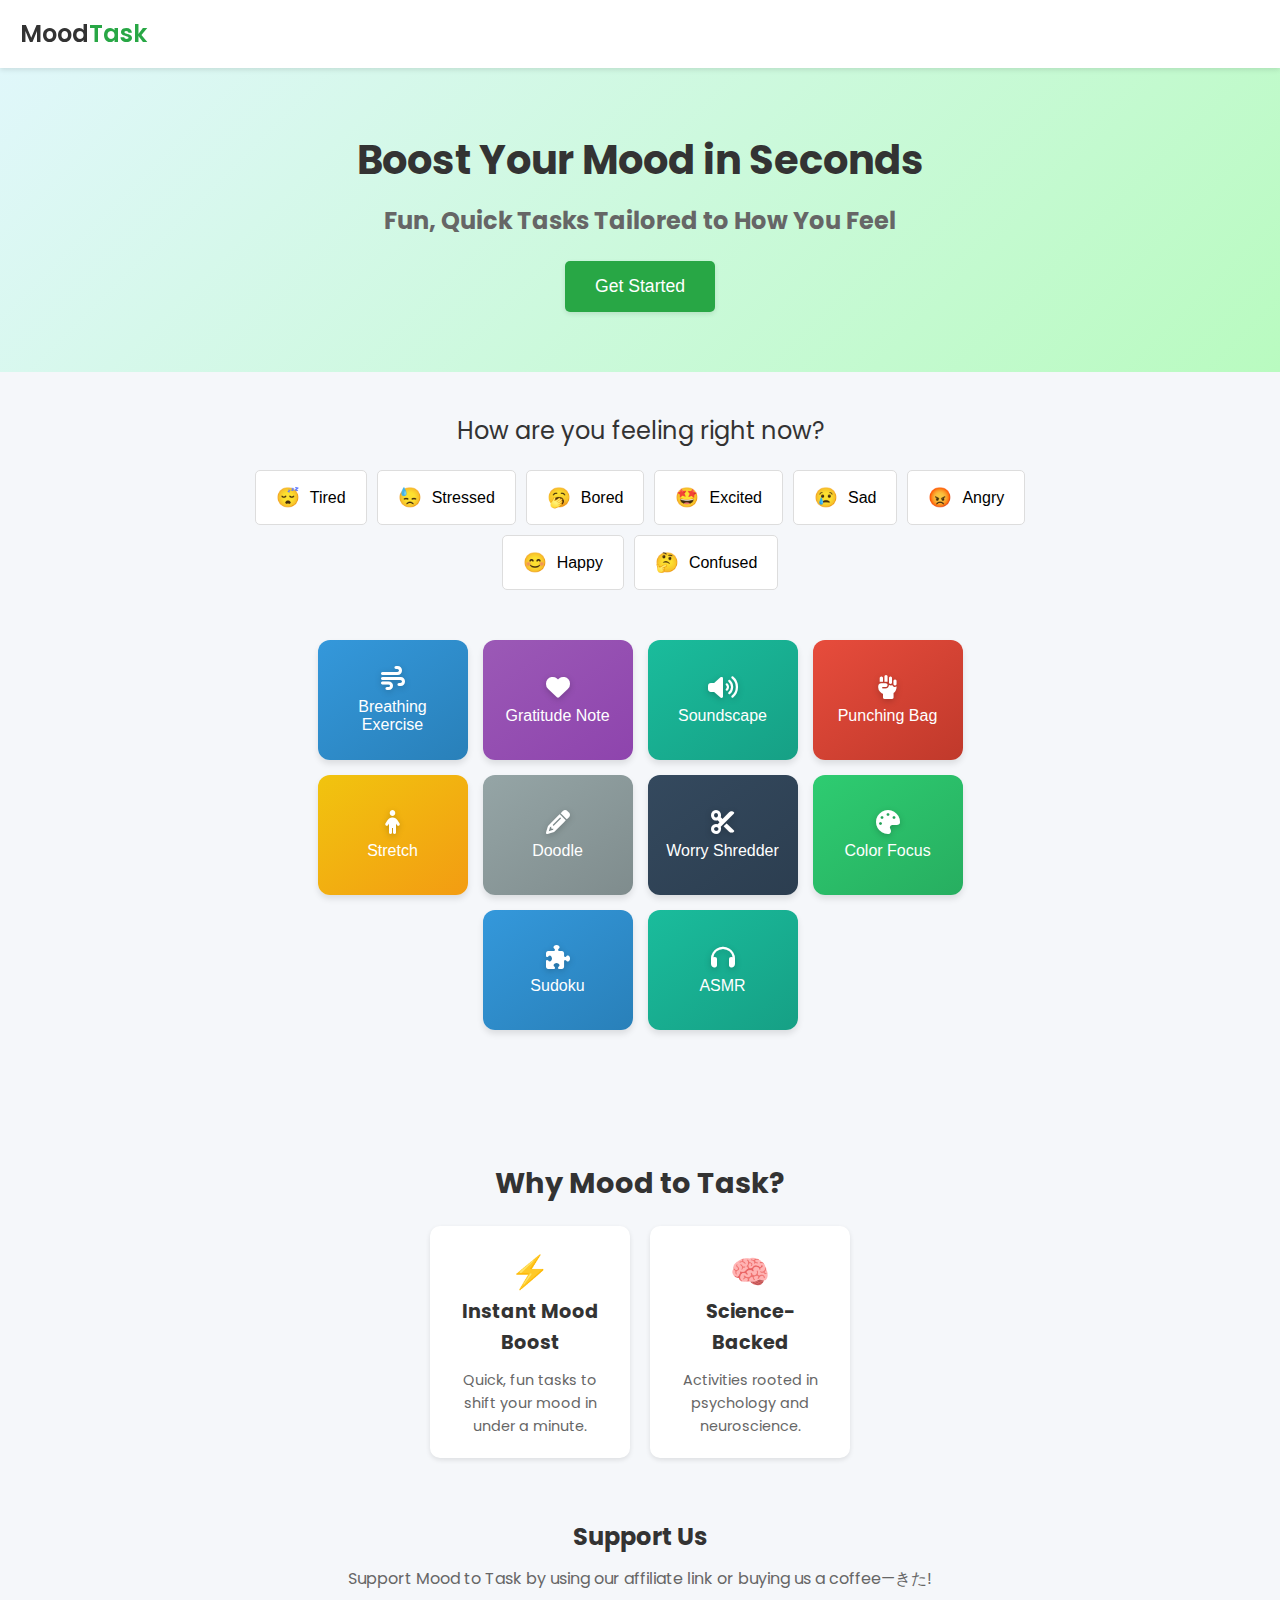
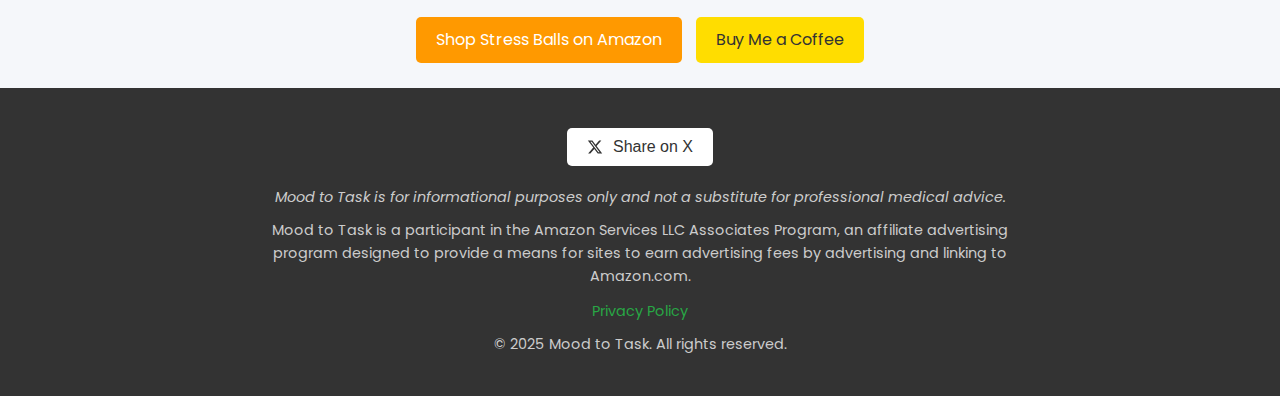
==== commit b7048eb6: "Update index.html" ====
--- a/index.html
+++ b/index.html
@@ -76,7 +76,7 @@
 
     <div id="donate">
         <h3>Support Us</h3>
-        <p>Support Mood to Task by using our affiliate link or buying us a coffee—thank you!</p>
+        <p>Support Mood to Task by using our affiliate link or buying us a coffee—きた!</p>
         <a href="https://amzn.to/42ImpbI" target="_blank" rel="noopener noreferrer" class="affiliate-link">Shop Stress Balls on Amazon</a>
         <a href="https://www.buymeacoffee.com/moodtask" target="_blank" rel="noopener noreferrer" class="coffee-link">Buy Me a Coffee</a>
     </div>
@@ -161,7 +161,7 @@
             <div class="progress-container">
                 <div id="stretch-progress" class="progress-bar"></div>
             </div>
-            <p id="stretch-timer">Time remaining: 60s</p>
+            <p id="stretch-timer">Time remaining: 30s</p>
             <button class="close-button" onclick="closePopup('stretch')"><i class="fas fa-times"></i></button>
         </div>
     </div>
@@ -208,12 +208,18 @@
     <div id="sudoku-popup" class="popup">
         <div class="popup-content">
             <h4>Sudoku</h4>
-            <p>Solve the puzzle by filling in the numbers!</p>
-            <div id="sudoku-grid"></div>
-            <div class="progress-container">
-                <div id="sudoku-progress" class="progress-bar"></div>
-            </div>
-            <p id="sudoku-timer">Time remaining: 90s</p>
+            <p>Select puzzle size and difficulty, then fill in the grid.</p>
+            <select id="sudoku-size" class="sound-select">
+                <option value="four">4x4</option>
+                <option value="nine">9x9</option>
+            </select>
+            <select id="sudoku-difficulty" class="sound-select">
+                <option value="easy">Easy</option>
+                <option value="intermediate">Intermediate</option>
+                <option value="hard">Hard</option>
+            </select>
+            <div id="sudoku-grid" class="four"></div>
+            <button id="sudoku-finish" class="action-button"><i class="fas fa-check"></i> Finish</button>
             <button class="close-button" onclick="closePopup('sudoku')"><i class="fas fa-times"></i></button>
         </div>
     </div>
--- a/styles.css
+++ b/styles.css
@@ -278,26 +278,31 @@
     justify-content: center;
     color: white;
     font-size: 18px;
-    transition: transform 4s ease;
+    transition: transform 0.3s ease;
 }
 
 .inhale { animation: expand 4s ease-in-out; }
 .hold { animation: pulse 4s ease-in-out; }
 .exhale { animation: contract 4s ease-in-out; }
+.pause { animation: pause 1s ease-in-out; }
 
 @keyframes expand {
     from { transform: scale(1); }
-    to { transform: scale(1.5); }
+    to { transform: scale(1.3); }
 }
 
 @keyframes pulse {
-    0%, 100% { transform: scale(1.5); }
-    50% { transform: scale(1.5) translateY(-5px); }
+    0%, 100% { transform: scale(1.3); }
+    50% { transform: scale(1.3) translateY(-5px); }
 }
 
 @keyframes contract {
-    from { transform: scale(1.5); }
+    from { transform: scale(1.3); }
     to { transform: scale(1); }
+}
+
+@keyframes pause {
+    0%, 100% { transform: scale(1); }
 }
 
 textarea, input[type="text"] {
@@ -318,12 +323,17 @@
     padding: 10px 20px;
     font-size: 16px;
     cursor: pointer;
-    transition: all 0.3s ease;
+    transition: all rnd 0.3s ease;
     margin: 5px;
 }
 
 .action-button:hover {
     background-color: #27ae60;
+}
+
+#sudoku-popup .action-button {
+    padding: 12px 30px;
+    font-size: 18px;
 }
 
 #punching-bag {
@@ -710,19 +720,23 @@
     display: flex;
     align-items: center;
     gap: 10px;
-    margin: 20px auto;
+    margin-bottom: 20px;
+    background: #fff;
+    color: #333;
     padding: 10px 20px;
-    background: #555;
-    color: #fff;
+    border-radius: 5px;
     border: none;
-    border-radius: 5px;
-    cursor: pointer;
-    transition: background 0.3s;
-    max-width: 200px;
+    cursor: pointer;
+    font-size: 1em;
+    transition: background-color 0.3s;
+    justify-content: center;
+    width: fit-content;
+    margin-left: auto;
+    margin-right: auto;
 }
 
 #share:hover {
-    background: #666;
+    background: #f0f0f0;
 }
 
 .share-logo {
@@ -732,15 +746,19 @@
 
 .disclaimer {
     font-size: 0.9em;
+    font-style: italic;
+    margin-bottom: 10px;
     color: #ccc;
-    margin: 20px 0;
-    font-style: italic;
 }
 
 .affiliate-disclosure {
     font-size: 0.9em;
+    margin-bottom: 10px;
     color: #ccc;
-    margin: 10px 0;
+}
+
+.footer-links {
+    margin-bottom: 10px;
 }
 
 .footer-links a {
@@ -756,65 +774,36 @@
 .copyright {
     font-size: 0.9em;
     color: #ccc;
-    margin-top: 10px;
-}
-
+}
+
+/* Responsive Design */
 @media (max-width: 600px) {
     .hero-section h1 {
         font-size: 2em;
     }
+
     .hero-section h2 {
         font-size: 1.2em;
     }
-    .hero-cta {
-        padding: 12px 24px;
-        font-size: 1em;
-    }
-    #mood-buttons button {
-        padding: 10px 15px;
-        font-size: 0.9em;
-        min-width: 120px;
-    }
-    .tools-container {
-        padding: 10px;
-    }
+
     .tool-button {
         width: 120px;
         height: 100px;
         font-size: 14px;
     }
+
     .popup-content {
-        padding: 15px;
+        width: 95%;
+        padding: 20px;
     }
-    .feature-card {
-        width: 100%;
-        max-width: 300px;
-    }
+
     #sudoku-grid {
         grid-template-columns: repeat(4, 40px);
     }
+
     .sudoku-cell {
         width: 40px;
         height: 40px;
-        font-size: 18px;
+        font-size: 16px;
     }
 }
-
-@media (max-width: 400px) {
-    .logo {
-        font-size: 1.2em;
-    }
-    #instruction {
-        font-size: 1.2em;
-    }
-    .chat-bubble {
-        padding: 15px;
-    }
-    .task-buttons {
-        flex-direction: column;
-    }
-    .favorite-button, .new-task-button {
-        width: 100%;
-        text-align: center;
-    }
-}
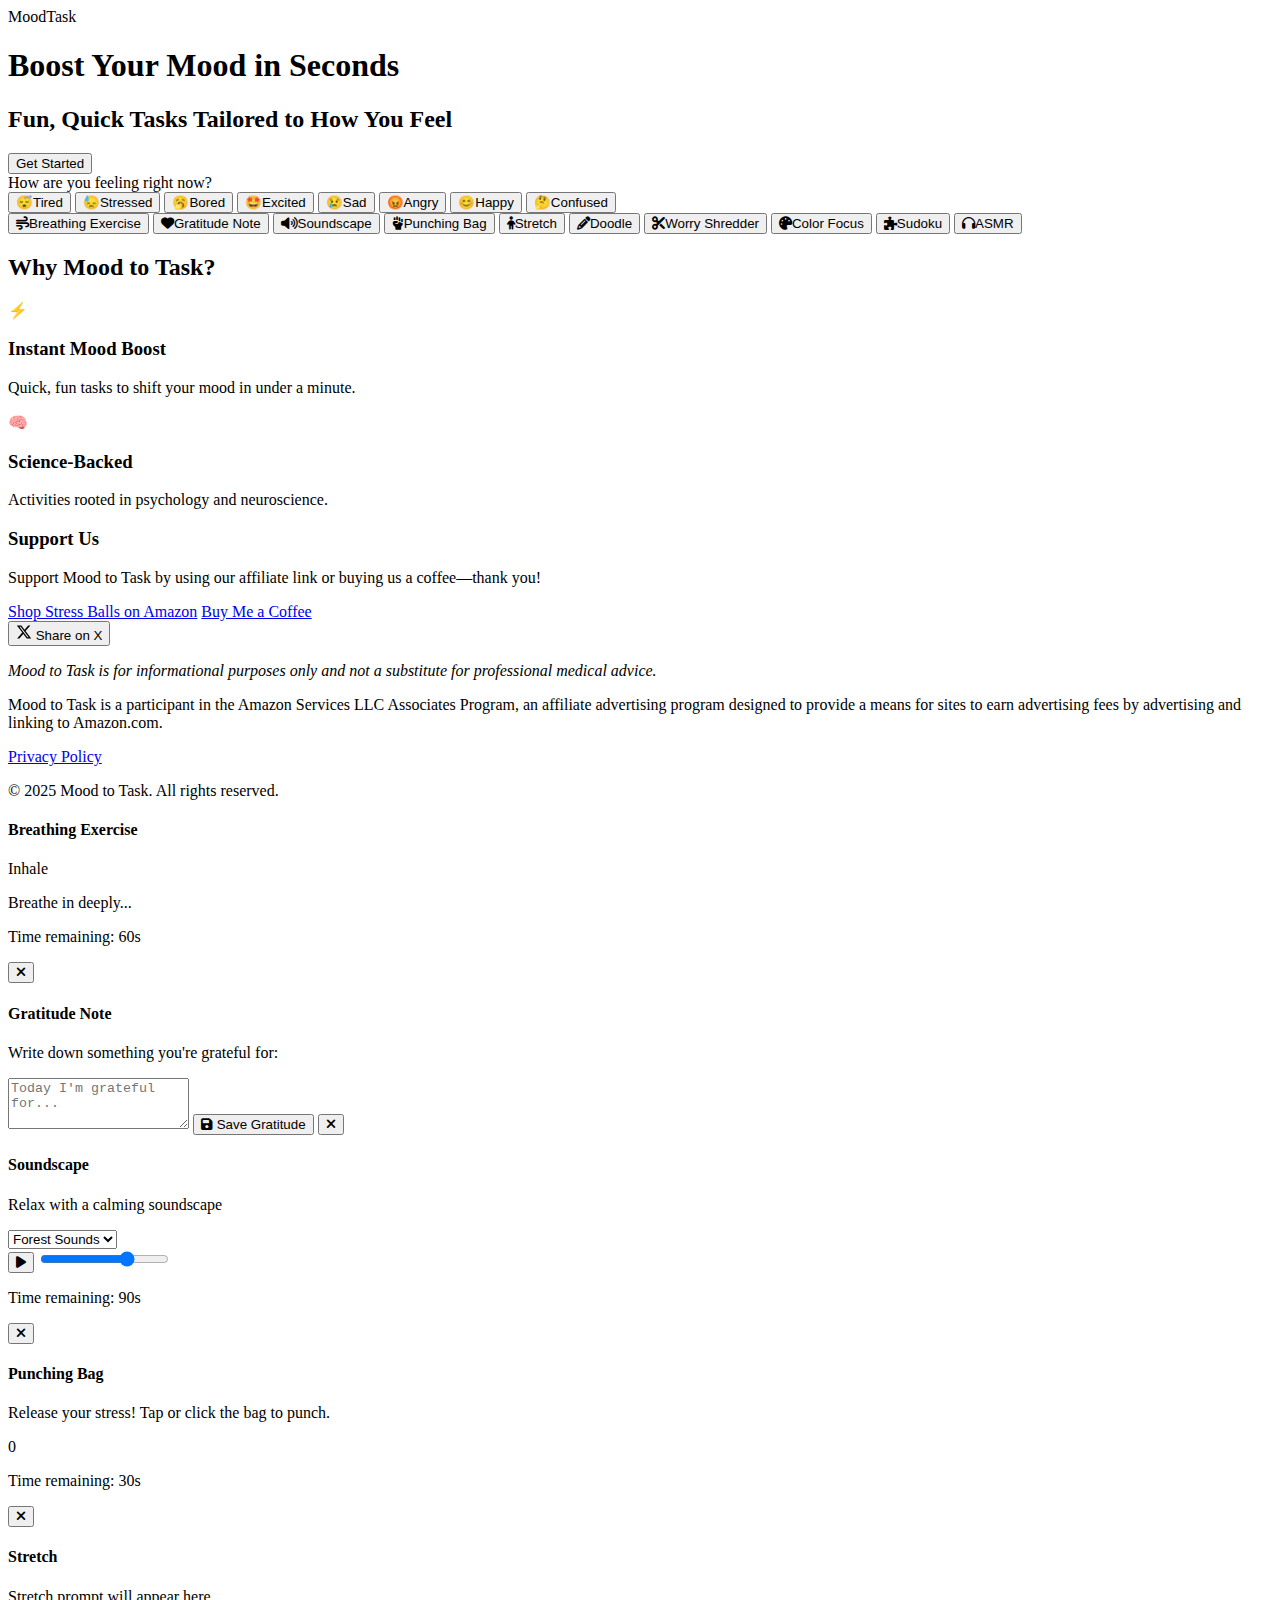
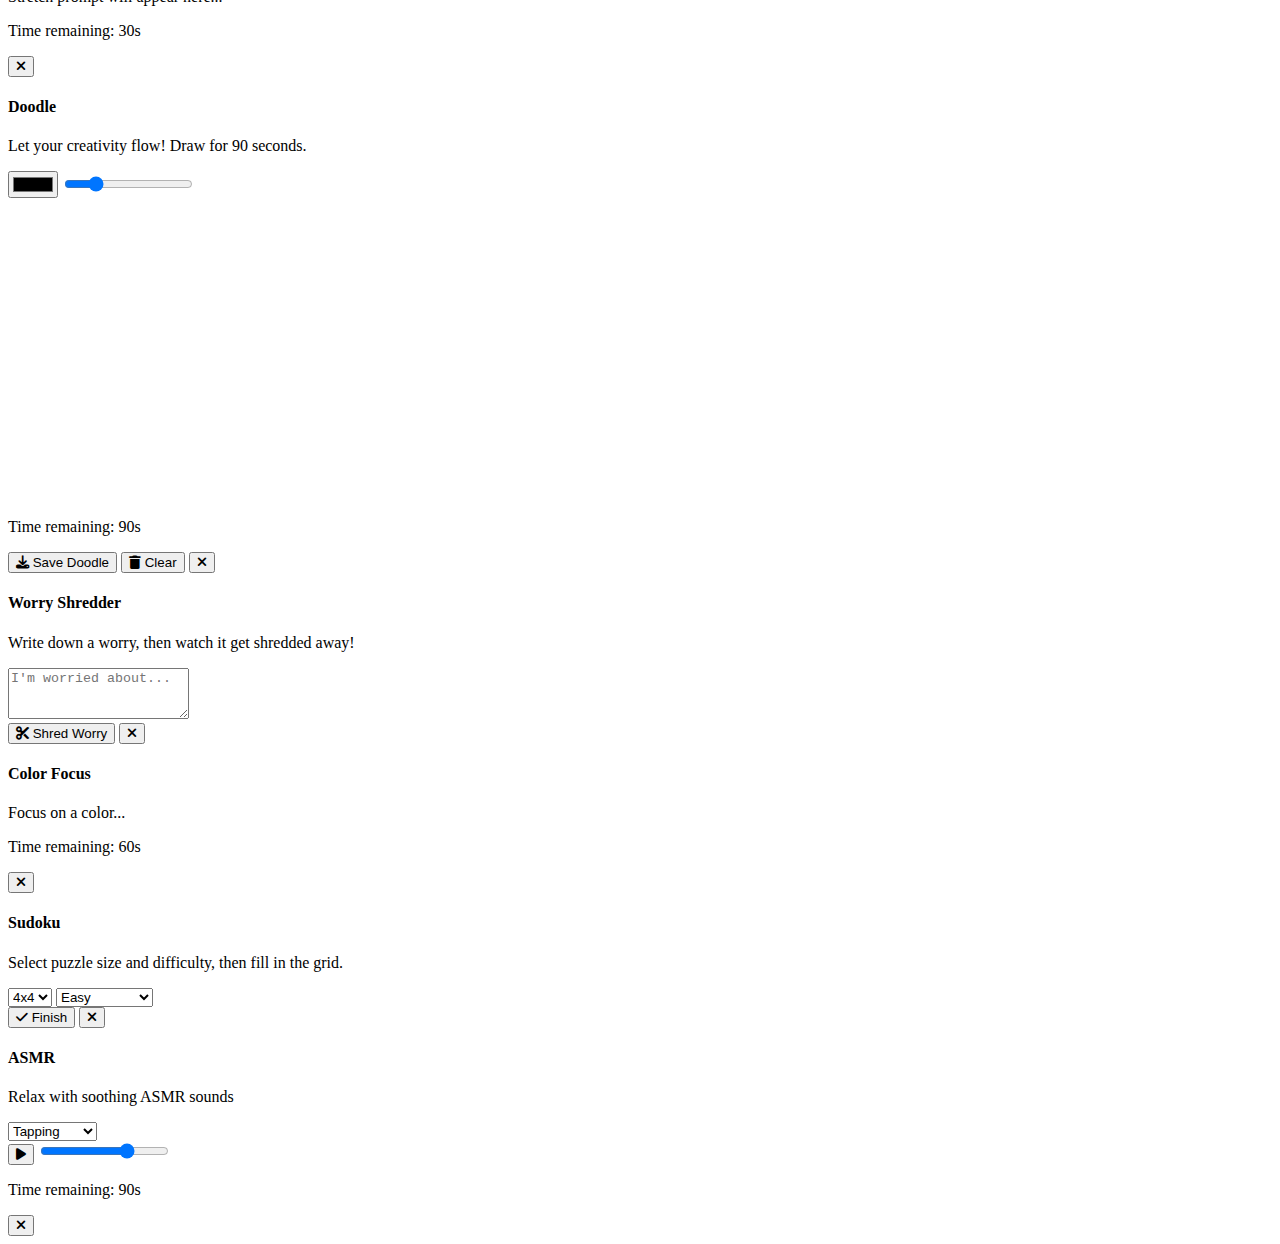
==== commit 4cc88a95: "Update index.html" ====
--- a/index.html
+++ b/index.html
@@ -76,7 +76,7 @@
 
     <div id="donate">
         <h3>Support Us</h3>
-        <p>Support Mood to Task by using our affiliate link or buying us a coffee—きた!</p>
+        <p>Support Mood to Task by using our affiliate link or buying us a coffee—thank you!</p>
         <a href="https://amzn.to/42ImpbI" target="_blank" rel="noopener noreferrer" class="affiliate-link">Shop Stress Balls on Amazon</a>
         <a href="https://www.buymeacoffee.com/moodtask" target="_blank" rel="noopener noreferrer" class="coffee-link">Buy Me a Coffee</a>
     </div>
@@ -249,13 +249,12 @@
     <audio id="success-sound" src="https://assets.mixkit.co/sfx/preview/mixkit-achievement-bell-600.mp3"></audio>
     <audio id="punch-sound" src="https://assets.mixkit.co/sfx/preview/mixkit-punch-with-a-hard-whistle-2054.mp3"></audio>
     <audio id="shred-sound" src="https://assets.mixkit.co/sfx/preview/mixkit-paper-ripping-1376.mp3"></audio>
-    <audio id="nature-sound" src="https://raw.githubusercontent.com/AIFuture180/mood-task-matcher/main/Spring%20Day%20Forest.mp3" loop></audio>
-    <audio id="rain-sound" src="https://raw.githubusercontent.com/AIFuture180/mood-task-matcher/main/Light%20Rain.mp3" loop></audio>
-    <audio id="waves-sound" src="https://raw.githubusercontent.com/AIFuture180/mood-task-matcher/main/Waves%20Crashing%20on%20Rock%20Beach.mp3" loop></audio>
-    <!-- Placeholder ASMR sounds -->
-    <audio id="tapping-sound" src="https://example.com/tapping.mp3" loop></audio>
-    <audio id="whispering-sound" src="https://example.com/whispering.mp3" loop></audio>
-    <audio id="brushing-sound" src="https://example.com/brushing.mp3" loop></audio>
+    <audio id="nature-sound" src="https://assets.mixkit.co/sfx/preview/mixkit-forest-birds-chirping-1206.mp3" loop></audio>
+    <audio id="rain-sound" src="https://assets.mixkit.co/sfx/preview/mixkit-light-rain-loop-1253.mp3" loop></audio>
+    <audio id="waves-sound" src="https://assets.mixkit.co/sfx/preview/mixkit-ocean-waves-loop-1204.mp3" loop></audio>
+    <audio id="tapping-sound" src="https://assets.mixkit.co/sfx/preview/mixkit-tape-cassette-insertion-1380.mp3" loop></audio>
+    <audio id="whispering-sound" src="https://assets.mixkit.co/sfx/preview/mixkit-whispering-wind-1188.mp3" loop></audio>
+    <audio id="brushing-sound" src="https://assets.mixkit.co/sfx/preview/mixkit-brushing-teeth-3067.mp3" loop></audio>
 
     <script src="script.js"></script>
 </body>
--- a/styles.css
+++ b/styles.css
@@ -1,809 +1,618 @@
-* {
-    margin: 0;
-    padding: 0;
-    box-sizing: border-box;
-}
-
-body {
-    font-family: 'Poppins', sans-serif;
-    background-color: #f5f7fa;
-    color: #333;
-    line-height: 1.6;
-}
-
-nav {
-    display: flex;
-    justify-content: space-between;
-    align-items: center;
-    padding: 15px 20px;
-    background-color: #fff;
-    box-shadow: 0 2px 5px rgba(0, 0, 0, 0.1);
-    position: sticky;
-    top: 0;
-    z-index: 100;
-    transition: background-color 0.3s;
-}
-
-nav.scrolled {
-    background-color: rgba(255, 255, 255, 0.95);
-}
-
-.logo {
-    font-size: 1.5em;
-    font-weight: 600;
-    color: #333;
-}
-
-.logo span {
-    color: #28a745;
-}
-
-.hero-section {
-    text-align: center;
-    padding: 60px 20px;
-    background: linear-gradient(135deg, #e0f7fa 0%, #b9fbc0 100%);
-}
-
-.hero-section h1 {
-    font-size: 2.5em;
-    margin-bottom: 10px;
-    color: #333;
-}
-
-.hero-section h2 {
-    font-size: 1.5em;
-    margin-bottom: 20px;
-    color: #666;
-}
-
-.hero-cta {
-    background-color: #28a745;
-    color: #fff;
-    padding: 15px 30px;
-    border: none;
-    border-radius: 5px;
-    font-size: 1.1em;
-    cursor: pointer;
-    transition: transform 0.2s ease, background-color 0.3s ease;
-    box-shadow: 0 2px 5px rgba(0, 0, 0, 0.1);
-}
-
-.hero-cta:hover {
-    background-color: #218838;
-    transform: scale(1.05);
-    box-shadow: 0 4px 10px rgba(0, 0, 0, 0.2);
-}
-
-#mood-prompt {
-    text-align: center;
-    padding: 40px 20px;
-}
-
-#instruction {
-    font-size: 1.5em;
-    margin-bottom: 20px;
-    color: #333;
-}
-
-#mood-buttons {
-    display: flex;
-    flex-wrap: wrap;
-    justify-content: center;
-    gap: 10px;
-    max-width: 800px;
-    margin: 0 auto;
-}
-
-#mood-buttons button {
-    background: #fff;
-    border: 1px solid #ddd;
-    border-radius: 5px;
-    padding: 15px 20px;
-    font-size: 1em;
-    cursor: pointer;
-    display: flex;
-    align-items: center;
-    gap: 10px;
-    transition: background 0.3s, transform 0.2s;
-    position: relative;
-    touch-action: manipulation;
-}
-
-#mood-buttons button:hover {
-    background: #f0f0f0;
-    transform: scale(1.05);
-}
-
-#mood-buttons button.selected {
-    background: #28a745;
-    color: #fff;
-    border-color: #28a745;
-}
-
-.mood-icon {
-    font-size: 1.2em;
-}
-
-#mood-buttons button[data-tooltip]::after {
-    content: attr(data-tooltip);
-    position: absolute;
-    bottom: 100%;
-    left: 50%;
-    transform: translateX(-50%);
-    background: #333;
-    color: #fff;
-    padding: 5px 10px;
-    border-radius: 5px;
-    font-size: 0.9em;
-    white-space: nowrap;
-    opacity: 0;
-    pointer-events: none;
-    transition: opacity 0.3s;
-}
-
-#mood-buttons button:hover::after {
-    opacity: 1;
-}
-
-.tools-container {
-    display: flex;
-    flex-wrap: wrap;
-    justify-content: center;
-    gap: 15px;
-    max-width: 800px;
-    margin: 30px auto;
-    padding: 20px;
-}
-
-.tool-button {
-    position: relative;
-    display: flex;
-    flex-direction: column;
-    align-items: center;
-    justify-content: center;
-    width: 150px;
-    height: 120px;
-    padding: 15px;
-    border: none;
-    border-radius: 12px;
-    background: linear-gradient(145deg, #2ecc71, #27ae60);
-    color: white;
-    font-size: 16px;
-    font-weight: 500;
-    cursor: pointer;
-    box-shadow: 0 4px 6px rgba(0, 0, 0, 0.1);
-    transition: all 0.3s ease;
-    touch-action: manipulation;
-}
-
-.tool-button:hover {
-    transform: translateY(-5px);
-    box-shadow: 0 6px 12px rgba(0, 0, 0, 0.15);
-}
-
-.tool-button i {
-    font-size: 24px;
-    margin-bottom: 8px;
-}
-
-.breathing { background: linear-gradient(145deg, #3498db, #2980b9); }
-.gratitude { background: linear-gradient(145deg, #9b59b6, #8e44ad); }
-.soundscape { background: linear-gradient(145deg, #1abc9c, #16a085); }
-.punching { background: linear-gradient(145deg, #e74c3c, #c0392b); }
-.stretch { background: linear-gradient(145deg, #f1c40f, #f39c12); }
-.doodle { background: linear-gradient(145deg, #95a5a6, #7f8c8d); }
-.stressball { background: linear-gradient(145deg, #e74c3c, #c0392b); }
-.worry { background: linear-gradient(145deg, #34495e, #2c3e50); }
-.color { background: linear-gradient(145deg, #2ecc71, #27ae60); }
-.sudoku { background: linear-gradient(145deg, #3498db, #2980b9); }
-.moodflinger { background: linear-gradient(145deg, #e67e22, #d35400); }
-.asmr { background: linear-gradient(145deg, #1abc9c, #16a085); }
-.stressjar { background: linear-gradient(145deg, #8e44ad, #9b59b6); }
-.moodquest { background: linear-gradient(145deg, #d35400, #e67e22); }
-
-.tool-icon {
-    filter: drop-shadow(0 2px 3px rgba(0,0,0,0.2));
-}
-
-.popup {
-    display: none;
-    position: fixed;
-    top: 0;
-    left: 0;
-    width: 100%;
-    height: 100%;
-    background-color: rgba(0, 0, 0, 0.5);
-    backdrop-filter: blur(5px);
-    z-index: 1000;
-    align-items: center;
-    justify-content: center;
-}
-
-.popup-content {
-    position: relative;
-    width: 90%;
-    max-width: 500px;
-    padding: 25px;
-    background-color: white;
-    border-radius: 15px;
-    box-shadow: 0 10px 25px rgba(0, 0, 0, 0.2);
-    text-align: center;
-    animation: popup-appear 0.3s ease-out;
-}
-
-@keyframes popup-appear {
-    from { transform: scale(0.8); opacity: 0; }
-    to { transform: scale(1); opacity: 1; }
-}
-
-.popup-content h4 {
-    color: #34495e;
-    font-size: 24px;
-    margin-bottom: 15px;
-    font-weight: 600;
-}
-
-.popup-content p {
-    margin-bottom: 15px;
-    color: #555;
-    font-size: 16px;
-}
-
-.close-button {
-    position: absolute;
-    top: 15px;
-    right: 15px;
-    width: 30px;
-    height: 30px;
-    border: none;
-    background-color: transparent;
-    font-size: 20px;
-    cursor: pointer;
-    color: #aaa;
-    transition: color 0.3s;
-}
-
-.close-button:hover {
-    color: #e74c3c;
-}
-
-#breathing-circle {
-    width: 150px;
-    height: 150px;
-    border-radius: 50%;
-    background-color: #2ecc71;
-    margin: 20px auto;
-    display: flex;
-    align-items: center;
-    justify-content: center;
-    color: white;
-    font-size: 18px;
-    transition: transform 0.3s ease;
-}
-
-.inhale { animation: expand 4s ease-in-out; }
-.hold { animation: pulse 4s ease-in-out; }
-.exhale { animation: contract 4s ease-in-out; }
-.pause { animation: pause 1s ease-in-out; }
-
-@keyframes expand {
-    from { transform: scale(1); }
-    to { transform: scale(1.3); }
-}
-
-@keyframes pulse {
-    0%, 100% { transform: scale(1.3); }
-    50% { transform: scale(1.3) translateY(-5px); }
-}
-
-@keyframes contract {
-    from { transform: scale(1.3); }
-    to { transform: scale(1); }
-}
-
-@keyframes pause {
-    0%, 100% { transform: scale(1); }
-}
-
-textarea, input[type="text"] {
-    width: 100%;
-    padding: 12px;
-    border: 1px solid #ddd;
-    border-radius: 8px;
-    font-family: inherit;
-    resize: none;
-    margin-bottom: 15px;
-}
-
-.action-button {
-    background-color: #2ecc71;
-    color: white;
-    border: none;
-    border-radius: 8px;
-    padding: 10px 20px;
-    font-size: 16px;
-    cursor: pointer;
-    transition: all rnd 0.3s ease;
-    margin: 5px;
-}
-
-.action-button:hover {
-    background-color: #27ae60;
-}
-
-#sudoku-popup .action-button {
-    padding: 12px 30px;
-    font-size: 18px;
-}
-
-#punching-bag {
-    width: 120px;
-    height: 180px;
-    background-color: #e74c3c;
-    border-radius: 40px;
-    margin: 20px auto;
-    display: flex;
-    align-items: center;
-    justify-content: center;
-    color: white;
-    font-size: 24px;
-    font-weight: bold;
-    position: relative;
-    cursor: pointer;
-    user-select: none;
-    box-shadow: inset 0 -10px 0 rgba(0,0,0,0.2);
-    transition: transform 0.1s;
-}
-
-#punching-bag::before {
-    content: "";
-    position: absolute;
-    top: -25px;
-    width: 50px;
-    height: 25px;
-    background-color: #777;
-    border-radius: 25px 25px 0 0;
-}
-
-#stress-ball {
-    width: 100px;
-    height: 100px;
-    border-radius: 50%;
-    background-color: #e74c3c;
-    margin: 20px auto;
-    display: flex;
-    align-items: center;
-    justify-content: center;
-    color: white;
-    font-size: 24px;
-    font-weight: bold;
-    cursor: pointer;
-    user-select: none;
-    box-shadow: inset 0 -10px 0 rgba(0,0,0,0.2);
-    transition: transform 0.1s;
-}
-
-#stressjar-container {
-    width: 100px;
-    height: 150px;
-    margin: 20px auto;
-    background: url('https://cdn.pixabay.com/photo/2017/10/31/19/05/jar-2904864_1280.png') no-repeat center;
-    background-size: contain;
-    position: relative;
-}
-
-#stressjar-text.sealing {
-    animation: sparkle 1s forwards;
-}
-
-@keyframes sparkle {
-    0% { opacity: 1; }
-    50% { opacity: 0.5; transform: scale(0.8); }
-    100% { opacity: 0; transform: scale(0); }
-}
-
-#quest-steps {
-    max-height: 200px;
-    overflow-y: auto;
-    margin: 15px 0;
-    text-align: left;
-}
-
-.quest-step {
-    display: flex;
-    align-items: center;
-    justify-content: space-between;
-    padding: 10px;
-    background: #f9f9f9;
-    border-radius: 5px;
-    margin-bottom: 5px;
-}
-
-#quest-progress-map {
-    width: 100%;
-    height: 100px;
-    background: linear-gradient(180deg, #e0f7fa, #b9fbc0);
-    border-radius: 8px;
-    position: relative;
-    margin: 15px 0;
-}
-
-#quest-xp, #quest-badges {
-    font-size: 16px;
-    color: #333;
-    margin: 10px 0;
-}
-
-#doodle-canvas, #moodflinger-canvas {
-    width: 100%;
-    height: 300px;
-    border: 1px solid #ddd;
-    border-radius: 8px;
-    margin: 15px 0;
-    cursor: crosshair;
-    background-color: white;
-}
-
-#color-square {
-    width: 150px;
-    height: 150px;
-    margin: 20px auto;
-    border-radius: 10px;
-    transition: background-color 1s;
-}
-
-.progress-container {
-    width: 100%;
-    height: 10px;
-    background-color: #ddd;
-    border-radius: 5px;
-    margin: 10px 0;
-    overflow: hidden;
-}
-
-.progress-bar {
-    height: 100%;
-    width: 100%;
-    background-color: #2ecc71;
-    border-radius: 5px;
-    transition: width 1s linear;
-}
-
-.audio-controls {
-    display: flex;
-    align-items: center;
-    justify-content: center;
-    gap: 10px;
-    margin: 15px 0;
-}
-
-.audio-btn {
-    width: 40px;
-    height: 40px;
-    border-radius: 50%;
-    border: none;
-    background-color: #3498db;
-    color: white;
-    display: flex;
-    align-items: center;
-    justify-content: center;
-    cursor: pointer;
-    transition: all 0.3s ease;
-}
-
-.audio-btn:hover {
-    background-color: #2ecc71;
-}
-
-@keyframes shred {
-    0% { opacity: 1; }
-    25% { transform: rotate(5deg); }
-    50% { transform: rotate(-5deg); opacity: 0.7; }
-    75% { transform: rotate(5deg); opacity: 0.3; }
-    100% { transform: translateY(20px); opacity: 0; }
-}
-
-.shredding {
-    animation: shred 1s forwards;
-}
-
-.drawing-tools {
-    display: flex;
-    justify-content: center;
-    gap: 10px;
-    margin-bottom: 10px;
-}
-
-.sound-select {
-    padding: 5px;
-    border-radius: 5px;
-    border: 1px solid #ddd;
-    margin-bottom: 10px;
-}
-
-#sudoku-grid {
-    display: grid;
-    grid-template-columns: repeat(4, 50px);
-    grid-gap: 2px;
-    margin: 20px auto;
-    width: fit-content;
-}
-
-.sudoku-cell {
-    width: 50px;
-    height: 50px;
-    border: 1px solid #ddd;
-    border-radius: 5px;
-    text-align: center;
-    font-size: 20px;
-    font-family: 'Poppins', sans-serif;
-}
-
-.sudoku-cell:disabled {
-    background-color: #f0f0f0;
-    color: #333;
-}
-
-#result {
-    max-width: 600px;
-    margin: 20px auto;
-    padding: 0 20px;
-}
-
-.chat-bubble {
-    background: #fff;
-    border-radius: 10px;
-    padding: 20px;
-    box-shadow: 0 2px 5px rgba(0, 0, 0, 0.1);
-}
-
-.task-header {
-    display: flex;
-    align-items: center;
-    gap: 10px;
-    margin-bottom: 10px;
-}
-
-.mood-emoji {
-    font-size: 1.5em;
-}
-
-.chat-bubble h3 {
-    font-size: 1.2em;
-    color: #333;
-}
-
-.task-text {
-    font-size: 1em;
-    color: #666;
-    margin-bottom: 10px;
-}
-
-.follow-up-question {
-    font-size: 0.9em;
-    color: #999;
-    font-style: italic;
-}
-
-.task-buttons {
-    display: flex;
-    gap: 10px;
-    margin-top: 10px;
-}
-
-.favorite-button, .new-task-button {
-    background: #28a745;
-    color: #fff;
-    padding: 8px 16px;
-    border: none;
-    border-radius: 5px;
-    cursor: pointer;
-    transition: background 0.3s;
-}
-
-.favorite-button:hover, .new-task-button:hover {
-    background: #218838;
-}
-
-.heart-icon {
-    margin-right: 5px;
-}
-
-#intro-content {
-    max-width: 800px;
-    margin: 40px auto;
-    padding: 0 20px;
-}
-
-.section-heading {
-    font-size: 1.8em;
-    text-align: center;
-    margin-bottom: 20px;
-    color: #333;
-}
-
-.feature-cards {
-    display: flex;
-    flex-wrap: wrap;
-    gap: 20px;
-    justify-content: center;
-}
-
-.feature-card {
-    background: #fff;
-    border-radius: 10px;
-    padding: 20px;
-    width: 200px;
-    text-align: center;
-    box-shadow: 0 2px 5px rgba(0, 0, 0, 0.1);
-    transition: transform 0.3s;
-}
-
-.feature-card:hover {
-    transform: translateY(-5px);
-}
-
-.feature-icon {
-    font-size: 2em;
-    margin-bottom: 10px;
-}
-
-.feature-card h3 {
-    font-size: 1.2em;
-    margin-bottom: 10px;
-    color: #333;
-}
-
-.feature-card p {
-    font-size: 0.9em;
-    color: #666;
-}
-
-#donate {
-    text-align: center;
-    padding: 20px;
-}
-
-#donate h3 {
-    font-size: 1.5em;
-    margin-bottom: 10px;
-    color: #333;
-}
-
-#donate p {
-    font-size: 1em;
-    color: #666;
-    margin-bottom: 20px;
-}
-
-.affiliate-link, .coffee-link {
-    display: inline-block;
-    padding: 10px 20px;
-    border-radius: 5px;
-    text-decoration: none;
-    font-size: 1em;
-    transition: background-color 0.3s;
-    margin: 5px;
-}
-
-.affiliate-link {
-    background-color: #ff9900;
-    color: #fff;
-}
-
-.affiliate-link:hover {
-    background-color: #e68a00;
-}
-
-.coffee-link {
-    background-color: #ffdd00;
-    color: #333;
-}
-
-.coffee-link:hover {
-    background-color: #ffcc00;
-}
-
-footer {
-    background: #333;
-    color: #fff;
-    padding: 40px 20px;
-    text-align: center;
-}
-
-.footer-content {
-    max-width: 800px;
-    margin: 0 auto;
-}
-
-#share {
-    display: flex;
-    align-items: center;
-    gap: 10px;
-    margin-bottom: 20px;
-    background: #fff;
-    color: #333;
-    padding: 10px 20px;
-    border-radius: 5px;
-    border: none;
-    cursor: pointer;
-    font-size: 1em;
-    transition: background-color 0.3s;
-    justify-content: center;
-    width: fit-content;
-    margin-left: auto;
-    margin-right: auto;
-}
-
-#share:hover {
-    background: #f0f0f0;
-}
-
-.share-logo {
-    width: 16px;
-    height: 16px;
-}
-
-.disclaimer {
-    font-size: 0.9em;
-    font-style: italic;
-    margin-bottom: 10px;
-    color: #ccc;
-}
-
-.affiliate-disclosure {
-    font-size: 0.9em;
-    margin-bottom: 10px;
-    color: #ccc;
-}
-
-.footer-links {
-    margin-bottom: 10px;
-}
-
-.footer-links a {
-    color: #28a745;
-    text-decoration: none;
-    font-size: 0.9em;
-}
-
-.footer-links a:hover {
-    text-decoration: underline;
-}
-
-.copyright {
-    font-size: 0.9em;
-    color: #ccc;
-}
-
-/* Responsive Design */
-@media (max-width: 600px) {
-    .hero-section h1 {
-        font-size: 2em;
-    }
-
-    .hero-section h2 {
-        font-size: 1.2em;
-    }
-
-    .tool-button {
-        width: 120px;
-        height: 100px;
-        font-size: 14px;
-    }
-
-    .popup-content {
-        width: 95%;
-        padding: 20px;
-    }
-
-    #sudoku-grid {
-        grid-template-columns: repeat(4, 40px);
-    }
-
-    .sudoku-cell {
-        width: 40px;
-        height: 40px;
-        font-size: 16px;
-    }
-}
+const clickSound = document.getElementById('click-sound');
+const successSound = document.getElementById('success-sound');
+const punchSound = document.getElementById('punch-sound');
+const shredSound = document.getElementById('shred-sound');
+const natureSounds = {
+    nature: document.getElementById('nature-sound'),
+    rain: document.getElementById('rain-sound'),
+    waves: document.getElementById('waves-sound'),
+    tapping: document.getElementById('tapping-sound'),
+    whispering: document.getElementById('whispering-sound'),
+    brushing: document.getElementById('brushing-sound')
+};
+let currentSound = null;
+
+function playSound(sound, volume = 1.0) {
+    sound.currentTime = 0;
+    sound.volume = volume;
+    sound.play().catch(err => console.error('Sound play error:', err));
+}
+
+function openPopup(tool) {
+    document.querySelectorAll('.popup').forEach(p => p.style.display = 'none');
+    const popup = document.getElementById(`${tool}-popup`);
+    if (popup) {
+        popup.style.display = 'flex';
+        playSound(clickSound, 0.3);
+        gtag('event', 'Tool Opened', { 'event_category': 'Tool', 'event_label': tool });
+        if (tool === 'breathing') startBreathing();
+        if (tool === 'soundscape') startSoundscape();
+        if (tool === 'punching') startPunching();
+        if (tool === 'stretch') startStretch();
+        if (tool === 'doodle') startDoodle();
+        if (tool === 'color') startColor();
+        if (tool === 'sudoku') startSudoku();
+        if (tool === 'asmr') startASMR();
+    }
+}
+
+function closePopup(tool) {
+    const popup = document.getElementById(`${tool}-popup`);
+    if (popup) {
+        popup.style.display = 'none';
+        clearInterval(window[`${tool}Interval`]);
+        if (currentSound) {
+            currentSound.pause();
+            currentSound.currentTime = 0;
+        }
+        if (tool === 'punching') document.getElementById('punching-bag').textContent = '0';
+        if (tool === 'doodle') clearCanvas();
+        if (tool === 'worry') document.getElementById('paper-strips-container').innerHTML = '';
+    }
+}
+
+function updateProgress(progressId, totalTime, timeLeft) {
+    const progressBar = document.getElementById(progressId);
+    if (progressBar) {
+        const progress = ((totalTime - timeLeft) / totalTime) * 100;
+        progressBar.style.width = `${progress}%`;
+    }
+}
+
+function selectMood(mood) {
+    const tasks = {
+        tired: ['breathing', 'stretch', 'soundscape'],
+        stressed: ['breathing', 'punching', 'worry'],
+        bored: ['doodle', 'sudoku', 'color'],
+        excited: ['doodle', 'stretch', 'color'],
+        sad: ['gratitude', 'breathing', 'soundscape'],
+        angry: ['punching', 'worry', 'breathing'],
+        happy: ['gratitude', 'doodle', 'stretch'],
+        confused: ['sudoku', 'color', 'breathing']
+    };
+    const task = tasks[mood][Math.floor(Math.random() * tasks[mood].length)];
+    document.getElementById('result').innerHTML = `Try this: <a href="#" onclick="openPopup('${task}')">${task.charAt(0).toUpperCase() + task.slice(1)}</a>`;
+    playSound(clickSound, 0.3);
+}
+
+function startBreathing() {
+    let time = 60;
+    let stepTime = 0;
+    const steps = ['Inhale', 'Hold', 'Exhale', 'Hold'];
+    let currentStep = 0;
+    const stepDurations = [4, 4, 4, 4];
+    const circle = document.getElementById('breathing-circle');
+    const instruction = document.getElementById('breathing-instruction');
+    const timer = document.getElementById('breathing-timer');
+    updateProgress('breathing-progress', 60, 0);
+    window.breathingInterval = setInterval(() => {
+        time--;
+        stepTime++;
+        if (stepTime >= stepDurations[currentStep]) {
+            stepTime = 0;
+            currentStep = (currentStep + 1) % steps.length;
+            instruction.textContent = `${steps[currentStep]}...`;
+            circle.style.animation = 'none';
+            void circle.offsetWidth;
+            circle.style.animation = currentStep === 0 ? 'expand 4s linear' : currentStep === 2 ? 'contract 4s linear' : 'none';
+        }
+        timer.textContent = `Time remaining: ${time}s`;
+        updateProgress('breathing-progress', 60, time);
+        if (time <= 0) {
+            clearInterval(window.breathingInterval);
+            playSound(successSound, 0.4);
+            setTimeout(() => closePopup('breathing'), 1500);
+        }
+    }, 1000);
+}
+
+function startSoundscape() {
+    let time = 90;
+    const timerElement = document.getElementById('soundscape-timer');
+    const selectElement = document.getElementById('soundscape-select');
+    const playButton = document.getElementById('play-btn');
+    const volumeSlider = document.getElementById('volume-slider');
+    updateProgress('soundscape-progress', 90, 0);
+    playButton.innerHTML = '<i class="fas fa-play"></i>';
+    selectElement.onchange = function() {
+        if (currentSound) {
+            currentSound.pause();
+            currentSound.currentTime = 0;
+            playButton.innerHTML = '<i class="fas fa-play"></i>';
+        }
+    };
+    playButton.onclick = function() {
+        const soundType = selectElement.value;
+        if (currentSound && currentSound !== natureSounds[soundType]) {
+            currentSound.pause();
+            currentSound.currentTime = 0;
+        }
+        currentSound = natureSounds[soundType];
+        if (currentSound.paused) {
+            currentSound.play().catch(err => console.error('Sound play error:', err));
+            currentSound.volume = volumeSlider.value;
+            playButton.innerHTML = '<i class="fas fa-pause"></i>';
+        } else {
+            currentSound.pause();
+            currentSound.currentTime = 0;
+            playButton.innerHTML = '<i class="fas fa-play"></i>';
+        }
+    };
+    volumeSlider.oninput = function() {
+        if (currentSound) currentSound.volume = this.value;
+    };
+    window.soundscapeInterval = setInterval(() => {
+        time--;
+        timerElement.textContent = `Time remaining: ${time}s`;
+        updateProgress('soundscape-progress', 90, time);
+        if (time <= 0) {
+            clearInterval(window.soundscapeInterval);
+            if (currentSound) currentSound.pause();
+            playSound(successSound, 0.4);
+            setTimeout(() => closePopup('soundscape'), 1500);
+        }
+    }, 1000);
+}
+
+function startPunching() {
+    let time = 30;
+    let punchCount = 0;
+    const bag = document.getElementById('punching-bag');
+    const timer = document.getElementById('punching-timer');
+    updateProgress('punching-progress', 30, 0);
+    bag.textContent = punchCount;
+    bag.onclick = () => {
+        punchCount++;
+        bag.textContent = punchCount;
+        playSound(punchSound, 0.5);
+        bag.classList.add('punch');
+        setTimeout(() => bag.classList.remove('punch'), 100);
+    };
+    window.punchingInterval = setInterval(() => {
+        time--;
+        timer.textContent = `Time remaining: ${time}s`;
+        updateProgress('punching-progress', 30, time);
+        if (time <= 0) {
+            clearInterval(window.punchingInterval);
+            playSound(successSound, 0.4);
+            setTimeout(() => closePopup('punching'), 1500);
+        }
+    }, 1000);
+}
+
+function startStretch() {
+    let time = 30;
+    const stretches = [
+        'Reach up high and stretch your arms towards the sky.',
+        'Bend to the side, stretching your torso gently.',
+        'Touch your toes, feeling the stretch in your hamstrings.',
+        'Rotate your shoulders backward in a circular motion.',
+        'Extend one arm across your body, holding it with the other.'
+    ];
+    const prompt = document.getElementById('stretch-prompt');
+    const timer = document.getElementById('stretch-timer');
+    prompt.textContent = stretches[Math.floor(Math.random() * stretches.length)];
+    updateProgress('stretch-progress', 30, 0);
+    window.stretchInterval = setInterval(() => {
+        time--;
+        timer.textContent = `Time remaining: ${time}s`;
+        updateProgress('stretch-progress', 30, time);
+        if (time <= 0) {
+            clearInterval(window.stretchInterval);
+            playSound(successSound, 0.4);
+            setTimeout(() => closePopup('stretch'), 1500);
+        }
+    }, 1000);
+}
+
+function startDoodle() {
+    let time = 90;
+    const canvas = document.getElementById('doodle-canvas');
+    const ctx = canvas.getContext('2d');
+    const colorPicker = document.getElementById('color-picker');
+    const brushSize = document.getElementById('brush-size');
+    const timer = document.getElementById('doodle-timer');
+    let isDrawing = false;
+    ctx.lineCap = 'round';
+    updateProgress('doodle-progress', 90, 0);
+    canvas.onmousedown = () => isDrawing = true;
+    canvas.onmouseup = () => isDrawing = false;
+    canvas.onmouseout = () => isDrawing = false;
+    canvas.onmousemove = (e) => {
+        if (!isDrawing) return;
+        const rect = canvas.getBoundingClientRect();
+        ctx.strokeStyle = colorPicker.value;
+        ctx.lineWidth = brushSize.value;
+        ctx.lineTo(e.clientX - rect.left, e.clientY - rect.top);
+        ctx.stroke();
+        ctx.beginPath();
+        ctx.moveTo(e.clientX - rect.left, e.clientY - rect.top);
+    };
+    window.doodleInterval = setInterval(() => {
+        time--;
+        timer.textContent = `Time remaining: ${time}s`;
+        updateProgress('doodle-progress', 90, time);
+        if (time <= 0) {
+            clearInterval(window.doodleInterval);
+            playSound(successSound, 0.4);
+            setTimeout(() => closePopup('doodle'), 1500);
+        }
+    }, 1000);
+}
+
+function saveDoodle() {
+    const canvas = document.getElementById('doodle-canvas');
+    const link = document.createElement('a');
+    link.download = 'doodle.png';
+    link.href = canvas.toDataURL();
+    link.click();
+}
+
+function clearCanvas() {
+    const canvas = document.getElementById('doodle-canvas');
+    const ctx = canvas.getContext('2d');
+    ctx.clearRect(0, 0, canvas.width, canvas.height);
+    ctx.beginPath();
+}
+
+function saveGratitude() {
+    const text = document.getElementById('gratitude-text').value;
+    if (text.trim()) {
+        const blob = new Blob([text], { type: 'text/plain' });
+        const link = document.createElement('a');
+        link.download = 'gratitude.txt';
+        link.href = URL.createObjectURL(blob);
+        link.click();
+        document.getElementById('gratitude-text').value = '';
+        playSound(successSound, 0.4);
+        setTimeout(() => closePopup('gratitude'), 1500);
+    } else {
+        alert('Please write something you are grateful for!');
+    }
+}
+
+function shredWorry() {
+    const text = document.getElementById('worry-text').value;
+    const container = document.getElementById('paper-strips-container');
+    if (text.trim()) {
+        container.innerHTML = '';
+        for (let i = 0; i < 10; i++) {
+            const strip = document.createElement('div');
+            strip.className = 'paper-strip';
+            strip.style.left = `${i * 10}%`;
+            strip.style.animationDelay = `${i * 0.1}s`;
+            container.appendChild(strip);
+        }
+        playSound(shredSound, 0.5);
+        document.getElementById('worry-text').value = '';
+        setTimeout(() => {
+            container.innerHTML = '';
+            playSound(successSound, 0.4);
+            setTimeout(() => closePopup('worry'), 1500);
+        }, 2000);
+    } else {
+        alert('Please write a worry to shred!');
+    }
+}
+
+function startColor() {
+    let time = 60;
+    const colors = ['#e74c3c', '#3498db', '#2ecc71', '#f1c40f', '#9b59b6'];
+    const prompts = ['Red', 'Blue', 'Green', 'Yellow', 'Purple'];
+    const index = Math.floor(Math.random() * colors.length);
+    const square = document.getElementById('color-square');
+    const prompt = document.getElementById('color-prompt');
+    const timer = document.getElementById('color-timer');
+    square.style.backgroundColor = colors[index];
+    prompt.textContent = `Focus on ${prompts[index]}...`;
+    updateProgress('color-progress', 60, 0);
+    window.colorInterval = setInterval(() => {
+        time--;
+        timer.textContent = `Time remaining: ${time}s`;
+        updateProgress('color-progress', 60, time);
+        if (time <= 0) {
+            clearInterval(window.colorInterval);
+            playSound(successSound, 0.4);
+            setTimeout(() => closePopup('color'), 1500);
+        }
+    }, 1000);
+}
+
+function startSudoku() {
+    const gridElement = document.getElementById('sudoku-grid');
+    const difficultySelect = document.getElementById('sudoku-difficulty');
+    const sizeSelect = document.getElementById('sudoku-size');
+    const puzzles = {
+        four: {
+            easy: [
+                { grid: [['1','2','',''],['','4','1',''],['','4','',''],['','3','1','2']], solution: [['1','2','3','4'],['3','4','1','2'],['2','4','3','1'],['4','3','2','1']] },
+                { grid: [['3','','','4'],['','2','1',''],['','3','4',''],['2','','','1']], solution: [['3','1','2','4'],['4','2','1','3'],['1','3','4','2'],['2','4','3','1']] },
+                { grid: [['','','2','3'],['4','','','1'],['1','','','2'],['3','4','','']], solution: [['1','3','2','4'],['4','2','3','1'],['2','1','4','3'],['3','4','1','2']] }
+            ],
+            intermediate: [
+                { grid: [['2','','',''],['','1','','3'],['','4','2',''],['','2','','1']], solution: [['2','3','1','4'],['4','1','2','3'],['3','4','2','1'],['1','2','3','4']] },
+                { grid: [['','','1','2'],['','3','',''],['','4','3',''],['2','','','4']], solution: [['3','4','1','2'],['1','3','2','4'],['4','2','3','1'],['2','1','4','3']] },
+                { grid: [['','1','','3'],['','3',''],['','2','1',''],['','3','2','4']], solution: [['4','1','2','3'],['2','3','4','1'],['3','2','1','4'],['1','4','3','2']] }
+            ],
+            hard: [
+                { grid: [['','','','1'],['','2','3',''],['','4',''],['3','','','2']], solution: [['4','3','2','1'],['1','2','4','3'],['2','1','3','4'],['3','4','1','2']] },
+                { grid: [['','1','',''],['','1','2',''],['','2','4',''],['','3','1','2']], solution: [['4','1','3','2'],['3','1','2','4'],['2','4','3','1'],['1','2','4','3']] },
+                { grid: [['1','','','3'],['','2','',''],['','4','3',''],['','3','2','']], solution: [['1','3','2','4'],['3','2','4','1'],['2','4','1','3'],['4','1','3','2']] }
+            ]
+        },
+        nine: {
+            easy: [
+                { grid: [
+                    ['5','3','','7','','','','',''],
+                    ['6','','','1','9','5','','',''],
+                    ['','9','8','','','','','6',''],
+                    ['8','','','','6','','','','3'],
+                    ['4','','','8','','','3','','1'],
+                    ['7','','','','2','','','','6'],
+                    ['','6','','','','','2','8',''],
+                    ['','','','4','1','9','','','5'],
+                    ['','','','8','','','','7','9']
+                ], solution: [
+                    ['5','3','4','6','7','8','9','1','2'],
+                    ['6','7','2','1','9','5','3','4','8'],
+                    ['1','9','8','3','4','2','5','6','7'],
+                    ['8','5','9','7','6','1','4','2','3'],
+                    ['4','2','6','8','5','3','7','9','1'],
+                    ['7','1','3','9','2','4','8','5','6'],
+                    ['9','6','1','5','3','7','2','8','4'],
+                    ['2','8','7','4','1','9','6','3','5'],
+                    ['3','4','5','2','8','6','1','7','9']
+                ] },
+                { grid: [
+                    ['','4','5','3','','','','',''],
+                    ['7','','','9','','','','',''],
+                    ['','2','6','','8','','','',''],
+                    ['8','','','','7','6','','',''],
+                    ['','6','7','','','8','9','',''],
+                    ['9','','','4','2','','','','6'],
+                    ['','3','','','9','7','1','',''],
+                    ['','8','1','2','','','4','6',''],
+                    ['','5','9','','','4','2','8','']
+                ], solution: [
+                    ['1','4','5','3','6','2','7','8','9'],
+                    ['7','9','3','1','4','5','6','2','8'],
+                    ['8','2','6','7','9','8','5','4','3'],
+                    ['3','5','4','9','7','6','8','1','2'],
+                    ['2','6','7','5','1','8','9','3','4'],
+                    ['9','1','8','4','2','3','5','7','6'],
+                    ['4','3','2','6','9','7','1','5','8'],
+                    ['5','8','1','2','3','9','4','6','7'],
+                    ['6','7','9','8','5','4','2','3','1']
+                ] }
+            ],
+            intermediate: [
+                { grid: [
+                    ['','','','7','','','','',''],
+                    ['','','8','3','','','','',''],
+                    ['9','','','','4','','','',''],
+                    ['2','','','','','','','9',''],
+                    ['7','','','','6','','','','4'],
+                    ['8','','','','','','','3',''],
+                    ['5','','','','','6','','',''],
+                    ['','','9','2','','','','',''],
+                    ['','','5','','','','','','']
+                ], solution: [
+                    ['4','3','6','7','8','9','5','1','2'],
+                    ['1','5','8','3','2','6','9','7','4'],
+                    ['9','7','2','1','5','4','6','8','3'],
+                    ['2','6','3','5','7','8','1','9','4'],
+                    ['7','9','5','4','6','1','3','2','8'],
+                    ['8','4','1','9','3','2','7','5','6'],
+                    ['5','8','7','6','9','3','4','1','2'],
+                    ['3','1','9','2','4','5','8','6','7'],
+                    ['6','2','4','8','1','7','5','3','9']
+                ] },
+                { grid: [
+                    ['6','','','','','','','',''],
+                    ['','7','','','9','','','',''],
+                    ['','','4','5','','8','','',''],
+                    ['','','','7','3','','','',''],
+                    ['5','','2','','','6','','',''],
+                    ['','','','4','8','','','',''],
+                    ['','','','1','6','7','','',''],
+                    ['','','','9','4','5','2','',''],
+                    ['8','3','','','','','1','','']
+                ], solution: [
+                    ['6','8','5','2','1','4','3','9','7'],
+                    ['3','7','1','6','9','8','5','4','2'],
+                    ['2','9','4','5','7','3','8','1','6'],
+                    ['4','6','9','7','5','2','1','8','3'],
+                    ['5','1','8','3','4','6','9','2','7'],
+                    ['7','2','3','8','9','1','4','6','5'],
+                    ['9','5','2','1','6','7','8','3','4'],
+                    ['1','4','6','9','3','5','2','7','8'],
+                    ['8','3','7','4','2','9','6','5','1']
+                ] }
+            ],
+            hard: [
+                { grid: [
+                    ['8','','','','','','','',''],
+                    ['','3','6','','','','','',''],
+                    ['','7','','','2','','','',''],
+                    ['','','5','','','7','','',''],
+                    ['','','','1','','5','','',''],
+                    ['9','','','4','','','','',''],
+                    ['','5','','','8','1','','',''],
+                    ['','','','3','6','','','7',''],
+                    ['','','4','9','','','','','']
+                ], solution: [
+                    ['8','1','2','7','5','3','6','4','9'],
+                    ['9','4','3','6','8','2','1','7','5'],
+                    ['6','7','5','4','9','1','2','8','3'],
+                    ['1','5','4','2','3','7','8','9','6'],
+                    ['3','6','9','8','4','5','7','2','1'],
+                    ['2','8','7','1','9','6','4','5','3'],
+                    ['5','2','1','9','7','4','3','6','8'],
+                    ['4','3','8','5','2','1','9','6','7'],
+                    ['7','9','6','3','4','8','5','1','2']
+                ] },
+                { grid: [
+                    ['3','','','','','','','',''],
+                    ['','5','7','','','','','',''],
+                    ['','','','6','9','','','',''],
+                    ['','','','8','4','5','','',''],
+                    ['7','','','2','6','','','',''],
+                    ['','','','9','3','','','',''],
+                    ['','','','5','7','2','','',''],
+                    ['','6','1','','','','','',''],
+                    ['8','','','','','','','4','']
+                ], solution: [
+                    ['3','8','4','7','2','1','5','9','6'],
+                    ['6','5','7','3','8','9','4','2','1'],
+                    ['9','2','1','6','5','4','8','7','3'],
+                    ['2','9','6','8','4','5','3','1','7'],
+                    ['7','1','3','2','6','9','8','5','4'],
+                    ['5','4','8','9','3','7','2','6','1'],
+                    ['4','3','9','5','7','2','1','8','6'],
+                    ['1','6','2','4','9','8','7','3','5'],
+                    ['8','7','5','1','3','6','9','4','2']
+                ] }
+            ]
+        }
+    };
+
+    function isValidGrid(grid, size) {
+        const n = size === 'four' ? 4 : 9;
+        const subgridSize = size === 'four' ? 2 : 3;
+        for (let row = 0; row < n; row++) {
+            let rowSet = new Set();
+            for (let col = 0; col < n; col++) {
+                if (grid[row][col] && rowSet.has(grid[row][col])) return false;
+                if (grid[row][col]) rowSet.add(grid[row][col]);
+            }
+        }
+        for (let col = 0; col < n; col++) {
+            let colSet = new Set();
+            for (let row = 0; row < n; row++) {
+                if (grid[row][col] && colSet.has(grid[row][col])) return false;
+                if (grid[row][col]) colSet.add(grid[row][col]);
+            }
+        }
+        for (let subgridRow = 0; subgridRow < n; subgridRow += subgridSize) {
+            for (let subgridCol = 0; subgridCol < n; subgridCol += subgridSize) {
+                let subgridSet = new Set();
+                for (let r = 0; r < subgridSize; r++) {
+                    for (let c = 0; c < subgridSize; c++) {
+                        let value = grid[subgridRow + r][subgridCol + c];
+                        if (value && subgridSet.has(value)) return false;
+                        if (value) subgridSet.add(value);
+                    }
+                }
+            }
+        }
+        return true;
+    }
+
+    function checkSolution(grid, solution, size) {
+        const n = size === 'four' ? 4 : 9;
+        for (let row = 0; row < n; row++) {
+            for (let col = 0; col < n; col++) {
+                if (grid[row][col] && grid[row][col] !== solution[row][col]) return false;
+                if (!grid[row][col] && solution[row][col]) return false;
+            }
+        }
+        return isValidGrid(grid, size);
+    }
+
+    function loadPuzzle() {
+        const size = sizeSelect.value;
+        const difficulty = difficultySelect.value;
+        const puzzleList = puzzles[size][difficulty];
+        const puzzle = puzzleList[Math.floor(Math.random() * puzzleList.length)];
+        const n = size === 'four' ? 4 : 9;
+        gridElement.className = `sudoku-grid ${size}`;
+        gridElement.innerHTML = '';
+        for (let row = 0; row < n; row++) {
+            for (let col = 0; col < n; col++) {
+                const cell = document.createElement('input');
+                cell.type = 'text';
+                cell.className = `sudoku-cell ${size}`;
+                cell.maxLength = 1;
+                cell.value = puzzle.grid[row][col] || '';
+                if (puzzle.grid[row][col]) cell.disabled = true;
+                cell.addEventListener('input', () => {
+                    if (size === 'four' && cell.value && !['1','2','3','4'].includes(cell.value)) {
+                        cell.value = '';
+                    } else if (size === 'nine' && cell.value && !['1','2','3','4','5','6','7','8','9'].includes(cell.value)) {
+                        cell.value = '';
+                    }
+                });
+                gridElement.appendChild(cell);
+            }
+        }
+        document.getElementById('sudoku-finish').onclick = () => {
+            const currentGrid = [];
+            const cells = gridElement.querySelectorAll('.sudoku-cell');
+            for (let row = 0; row < n; row++) {
+                currentGrid[row] = [];
+                for (let col = 0; col < n; col++) {
+                    currentGrid[row][col] = cells[row * n + col].value || '';
+                }
+            }
+            if (checkSolution(currentGrid, puzzle.solution, size)) {
+                playSound(successSound, 0.4);
+                alert('Congratulations! You solved the puzzle!');
+                setTimeout(() => closePopup('sudoku'), 1500);
+            } else {
+                alert('The puzzle is not correct. Keep trying!');
+            }
+        };
+    }
+
+    sizeSelect.onchange = loadPuzzle;
+    difficultySelect.onchange = loadPuzzle;
+    loadPuzzle();
+}
+
+function startASMR() {
+    let time = 90;
+    const timerElement = document.getElementById('asmr-timer');
+    const selectElement = document.getElementById('asmr-select');
+    const playButton = document.getElementById('asmr-play-btn');
+    const volumeSlider = document.getElementById('asmr-volume-slider');
+    updateProgress('asmr-progress', 90, 0);
+    playButton.innerHTML = '<i class="fas fa-play"></i>';
+    selectElement.onchange = function() {
+        if (currentSound) {
+            currentSound.pause();
+            currentSound.currentTime = 0;
+            playButton.innerHTML = '<i class="fas fa-play"></i>';
+        }
+    };
+    playButton.onclick = function() {
+        const soundType = selectElement.value;
+        if (currentSound && currentSound !== natureSounds[soundType]) {
+            currentSound.pause();
+            currentSound.currentTime = 0;
+        }
+        currentSound = natureSounds[soundType];
+        if (currentSound.paused) {
+            currentSound.play().catch(err => console.error('ASMR play error:', err));
+            currentSound.volume = volumeSlider.value;
+            playButton.innerHTML = '<i class="fas fa-pause"></i>';
+        } else {
+            currentSound.pause();
+            currentSound.currentTime = 0;
+            playButton.innerHTML = '<i class="fas fa-play"></i>';
+        }
+    };
+    volumeSlider.oninput = function() {
+        if (currentSound) currentSound.volume = this.value;
+    };
+    window.asmrInterval = setInterval(() => {
+        time--;
+        timerElement.textContent = `Time remaining: ${time}s`;
+        updateProgress('asmr-progress', 90, time);
+        if (time <= 0) {
+            clearInterval(window.asmrInterval);
+            if (currentSound) currentSound.pause();
+            playSound(successSound, 0.4);
+            setTimeout(() => closePopup('asmr'), 1500);
+        }
+    }, 1000);
+}
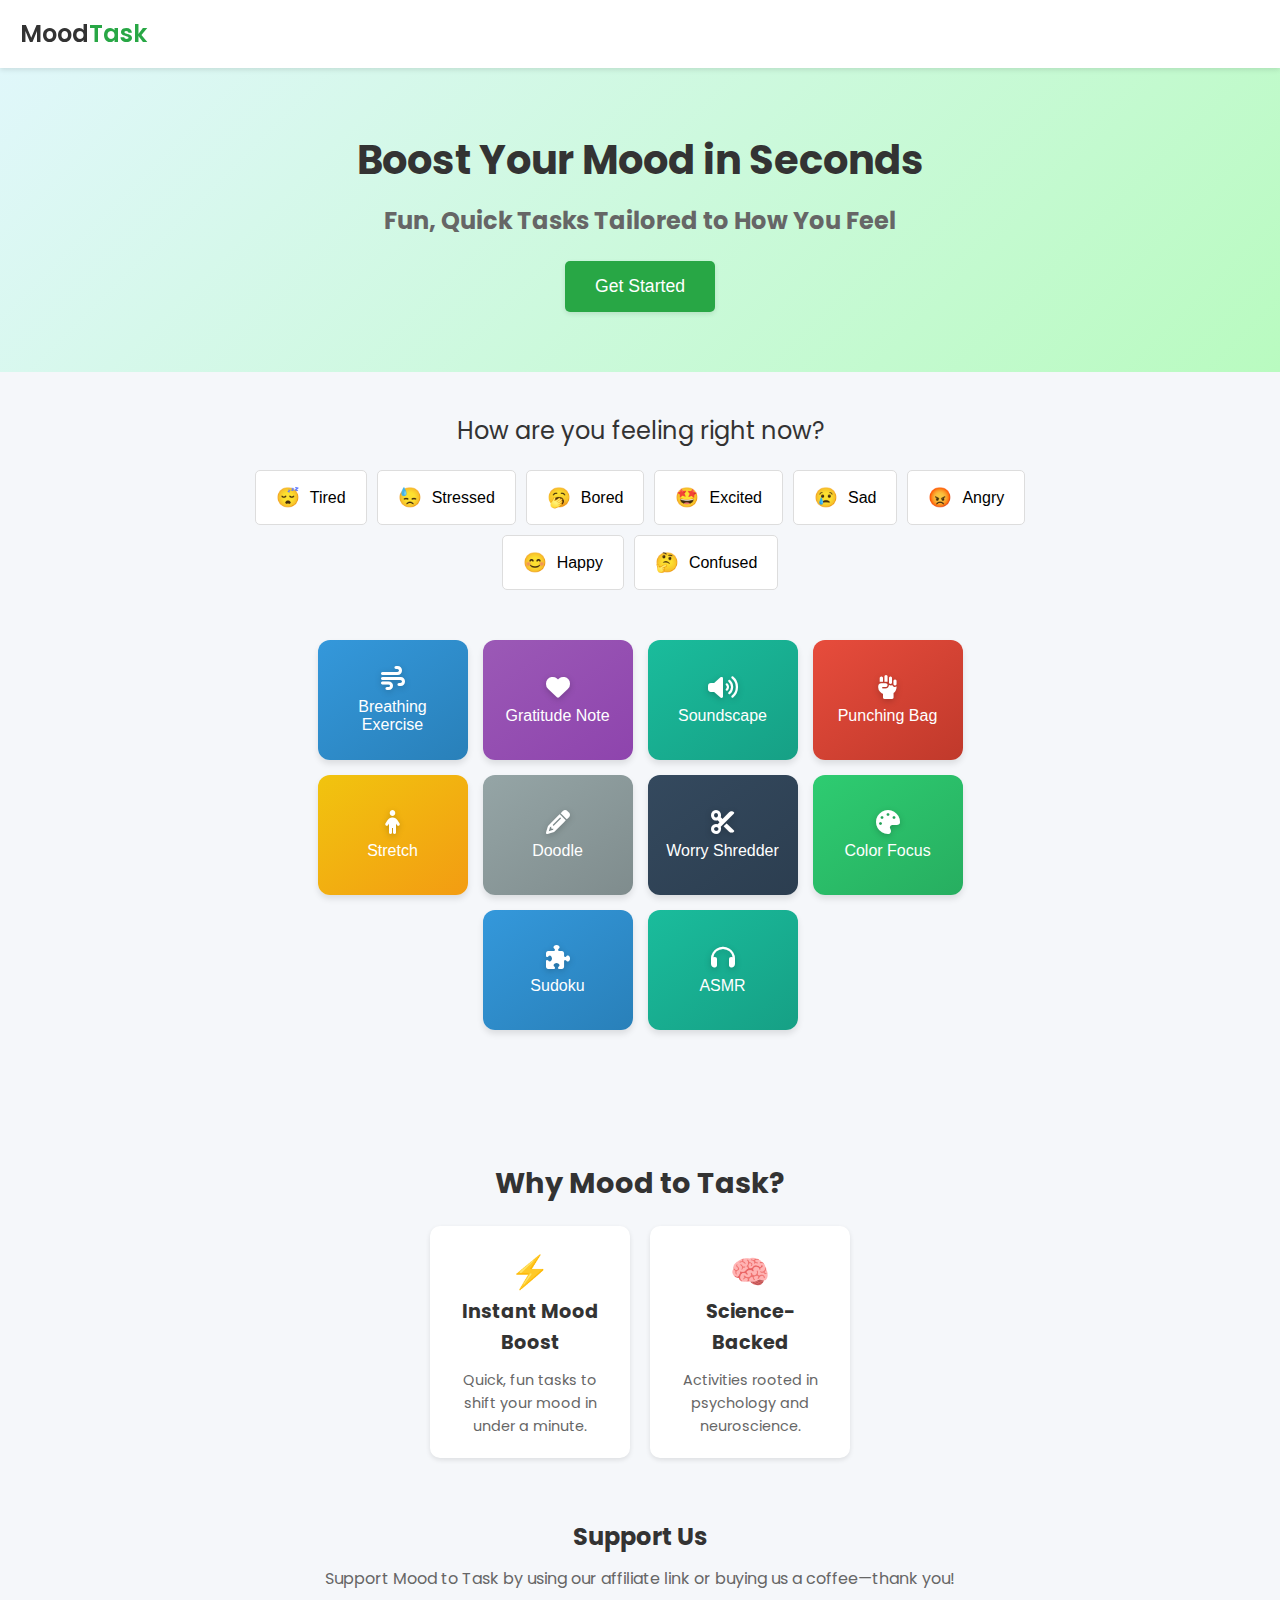
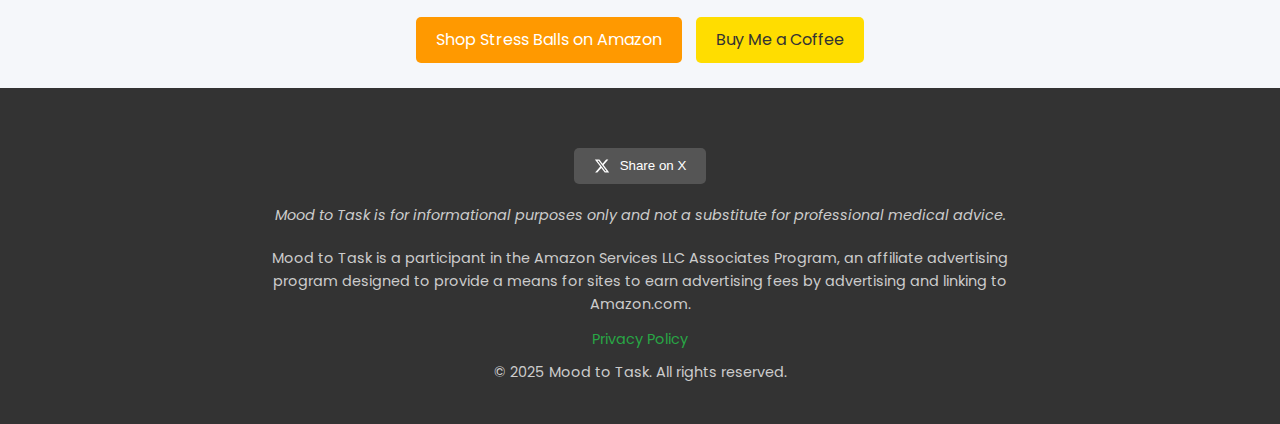
==== commit f41ca6f0: "Update index.html" ====
--- a/index.html
+++ b/index.html
@@ -161,7 +161,7 @@
             <div class="progress-container">
                 <div id="stretch-progress" class="progress-bar"></div>
             </div>
-            <p id="stretch-timer">Time remaining: 30s</p>
+            <p id="stretch-timer">Time remaining: 60s</p>
             <button class="close-button" onclick="closePopup('stretch')"><i class="fas fa-times"></i></button>
         </div>
     </div>
@@ -208,18 +208,12 @@
     <div id="sudoku-popup" class="popup">
         <div class="popup-content">
             <h4>Sudoku</h4>
-            <p>Select puzzle size and difficulty, then fill in the grid.</p>
-            <select id="sudoku-size" class="sound-select">
-                <option value="four">4x4</option>
-                <option value="nine">9x9</option>
-            </select>
-            <select id="sudoku-difficulty" class="sound-select">
-                <option value="easy">Easy</option>
-                <option value="intermediate">Intermediate</option>
-                <option value="hard">Hard</option>
-            </select>
-            <div id="sudoku-grid" class="four"></div>
-            <button id="sudoku-finish" class="action-button"><i class="fas fa-check"></i> Finish</button>
+            <p>Solve the puzzle by filling in the numbers!</p>
+            <div id="sudoku-grid"></div>
+            <div class="progress-container">
+                <div id="sudoku-progress" class="progress-bar"></div>
+            </div>
+            <p id="sudoku-timer">Time remaining: 90s</p>
             <button class="close-button" onclick="closePopup('sudoku')"><i class="fas fa-times"></i></button>
         </div>
     </div>
@@ -249,12 +243,13 @@
     <audio id="success-sound" src="https://assets.mixkit.co/sfx/preview/mixkit-achievement-bell-600.mp3"></audio>
     <audio id="punch-sound" src="https://assets.mixkit.co/sfx/preview/mixkit-punch-with-a-hard-whistle-2054.mp3"></audio>
     <audio id="shred-sound" src="https://assets.mixkit.co/sfx/preview/mixkit-paper-ripping-1376.mp3"></audio>
-    <audio id="nature-sound" src="https://assets.mixkit.co/sfx/preview/mixkit-forest-birds-chirping-1206.mp3" loop></audio>
-    <audio id="rain-sound" src="https://assets.mixkit.co/sfx/preview/mixkit-light-rain-loop-1253.mp3" loop></audio>
-    <audio id="waves-sound" src="https://assets.mixkit.co/sfx/preview/mixkit-ocean-waves-loop-1204.mp3" loop></audio>
-    <audio id="tapping-sound" src="https://assets.mixkit.co/sfx/preview/mixkit-tape-cassette-insertion-1380.mp3" loop></audio>
-    <audio id="whispering-sound" src="https://assets.mixkit.co/sfx/preview/mixkit-whispering-wind-1188.mp3" loop></audio>
-    <audio id="brushing-sound" src="https://assets.mixkit.co/sfx/preview/mixkit-brushing-teeth-3067.mp3" loop></audio>
+    <audio id="nature-sound" src="https://raw.githubusercontent.com/AIFuture180/mood-task-matcher/main/Spring%20Day%20Forest.mp3" loop></audio>
+    <audio id="rain-sound" src="https://raw.githubusercontent.com/AIFuture180/mood-task-matcher/main/Light%20Rain.mp3" loop></audio>
+    <audio id="waves-sound" src="https://raw.githubusercontent.com/AIFuture180/mood-task-matcher/main/Waves%20Crashing%20on%20Rock%20Beach.mp3" loop></audio>
+    <!-- Placeholder ASMR sounds -->
+    <audio id="tapping-sound" src="https://example.com/tapping.mp3" loop></audio>
+    <audio id="whispering-sound" src="https://example.com/whispering.mp3" loop></audio>
+    <audio id="brushing-sound" src="https://example.com/brushing.mp3" loop></audio>
 
     <script src="script.js"></script>
 </body>
--- a/styles.css
+++ b/styles.css
@@ -1,618 +1,825 @@
-const clickSound = document.getElementById('click-sound');
-const successSound = document.getElementById('success-sound');
-const punchSound = document.getElementById('punch-sound');
-const shredSound = document.getElementById('shred-sound');
-const natureSounds = {
-    nature: document.getElementById('nature-sound'),
-    rain: document.getElementById('rain-sound'),
-    waves: document.getElementById('waves-sound'),
-    tapping: document.getElementById('tapping-sound'),
-    whispering: document.getElementById('whispering-sound'),
-    brushing: document.getElementById('brushing-sound')
-};
-let currentSound = null;
-
-function playSound(sound, volume = 1.0) {
-    sound.currentTime = 0;
-    sound.volume = volume;
-    sound.play().catch(err => console.error('Sound play error:', err));
-}
-
-function openPopup(tool) {
-    document.querySelectorAll('.popup').forEach(p => p.style.display = 'none');
-    const popup = document.getElementById(`${tool}-popup`);
-    if (popup) {
-        popup.style.display = 'flex';
-        playSound(clickSound, 0.3);
-        gtag('event', 'Tool Opened', { 'event_category': 'Tool', 'event_label': tool });
-        if (tool === 'breathing') startBreathing();
-        if (tool === 'soundscape') startSoundscape();
-        if (tool === 'punching') startPunching();
-        if (tool === 'stretch') startStretch();
-        if (tool === 'doodle') startDoodle();
-        if (tool === 'color') startColor();
-        if (tool === 'sudoku') startSudoku();
-        if (tool === 'asmr') startASMR();
-    }
-}
-
-function closePopup(tool) {
-    const popup = document.getElementById(`${tool}-popup`);
-    if (popup) {
-        popup.style.display = 'none';
-        clearInterval(window[`${tool}Interval`]);
-        if (currentSound) {
-            currentSound.pause();
-            currentSound.currentTime = 0;
-        }
-        if (tool === 'punching') document.getElementById('punching-bag').textContent = '0';
-        if (tool === 'doodle') clearCanvas();
-        if (tool === 'worry') document.getElementById('paper-strips-container').innerHTML = '';
-    }
-}
-
-function updateProgress(progressId, totalTime, timeLeft) {
-    const progressBar = document.getElementById(progressId);
-    if (progressBar) {
-        const progress = ((totalTime - timeLeft) / totalTime) * 100;
-        progressBar.style.width = `${progress}%`;
-    }
-}
-
-function selectMood(mood) {
-    const tasks = {
-        tired: ['breathing', 'stretch', 'soundscape'],
-        stressed: ['breathing', 'punching', 'worry'],
-        bored: ['doodle', 'sudoku', 'color'],
-        excited: ['doodle', 'stretch', 'color'],
-        sad: ['gratitude', 'breathing', 'soundscape'],
-        angry: ['punching', 'worry', 'breathing'],
-        happy: ['gratitude', 'doodle', 'stretch'],
-        confused: ['sudoku', 'color', 'breathing']
-    };
-    const task = tasks[mood][Math.floor(Math.random() * tasks[mood].length)];
-    document.getElementById('result').innerHTML = `Try this: <a href="#" onclick="openPopup('${task}')">${task.charAt(0).toUpperCase() + task.slice(1)}</a>`;
-    playSound(clickSound, 0.3);
-}
-
-function startBreathing() {
-    let time = 60;
-    let stepTime = 0;
-    const steps = ['Inhale', 'Hold', 'Exhale', 'Hold'];
-    let currentStep = 0;
-    const stepDurations = [4, 4, 4, 4];
-    const circle = document.getElementById('breathing-circle');
-    const instruction = document.getElementById('breathing-instruction');
-    const timer = document.getElementById('breathing-timer');
-    updateProgress('breathing-progress', 60, 0);
-    window.breathingInterval = setInterval(() => {
-        time--;
-        stepTime++;
-        if (stepTime >= stepDurations[currentStep]) {
-            stepTime = 0;
-            currentStep = (currentStep + 1) % steps.length;
-            instruction.textContent = `${steps[currentStep]}...`;
-            circle.style.animation = 'none';
-            void circle.offsetWidth;
-            circle.style.animation = currentStep === 0 ? 'expand 4s linear' : currentStep === 2 ? 'contract 4s linear' : 'none';
-        }
-        timer.textContent = `Time remaining: ${time}s`;
-        updateProgress('breathing-progress', 60, time);
-        if (time <= 0) {
-            clearInterval(window.breathingInterval);
-            playSound(successSound, 0.4);
-            setTimeout(() => closePopup('breathing'), 1500);
-        }
-    }, 1000);
-}
-
-function startSoundscape() {
-    let time = 90;
-    const timerElement = document.getElementById('soundscape-timer');
-    const selectElement = document.getElementById('soundscape-select');
-    const playButton = document.getElementById('play-btn');
-    const volumeSlider = document.getElementById('volume-slider');
-    updateProgress('soundscape-progress', 90, 0);
-    playButton.innerHTML = '<i class="fas fa-play"></i>';
-    selectElement.onchange = function() {
-        if (currentSound) {
-            currentSound.pause();
-            currentSound.currentTime = 0;
-            playButton.innerHTML = '<i class="fas fa-play"></i>';
-        }
-    };
-    playButton.onclick = function() {
-        const soundType = selectElement.value;
-        if (currentSound && currentSound !== natureSounds[soundType]) {
-            currentSound.pause();
-            currentSound.currentTime = 0;
-        }
-        currentSound = natureSounds[soundType];
-        if (currentSound.paused) {
-            currentSound.play().catch(err => console.error('Sound play error:', err));
-            currentSound.volume = volumeSlider.value;
-            playButton.innerHTML = '<i class="fas fa-pause"></i>';
-        } else {
-            currentSound.pause();
-            currentSound.currentTime = 0;
-            playButton.innerHTML = '<i class="fas fa-play"></i>';
-        }
-    };
-    volumeSlider.oninput = function() {
-        if (currentSound) currentSound.volume = this.value;
-    };
-    window.soundscapeInterval = setInterval(() => {
-        time--;
-        timerElement.textContent = `Time remaining: ${time}s`;
-        updateProgress('soundscape-progress', 90, time);
-        if (time <= 0) {
-            clearInterval(window.soundscapeInterval);
-            if (currentSound) currentSound.pause();
-            playSound(successSound, 0.4);
-            setTimeout(() => closePopup('soundscape'), 1500);
-        }
-    }, 1000);
-}
-
-function startPunching() {
-    let time = 30;
-    let punchCount = 0;
-    const bag = document.getElementById('punching-bag');
-    const timer = document.getElementById('punching-timer');
-    updateProgress('punching-progress', 30, 0);
-    bag.textContent = punchCount;
-    bag.onclick = () => {
-        punchCount++;
-        bag.textContent = punchCount;
-        playSound(punchSound, 0.5);
-        bag.classList.add('punch');
-        setTimeout(() => bag.classList.remove('punch'), 100);
-    };
-    window.punchingInterval = setInterval(() => {
-        time--;
-        timer.textContent = `Time remaining: ${time}s`;
-        updateProgress('punching-progress', 30, time);
-        if (time <= 0) {
-            clearInterval(window.punchingInterval);
-            playSound(successSound, 0.4);
-            setTimeout(() => closePopup('punching'), 1500);
-        }
-    }, 1000);
-}
-
-function startStretch() {
-    let time = 30;
-    const stretches = [
-        'Reach up high and stretch your arms towards the sky.',
-        'Bend to the side, stretching your torso gently.',
-        'Touch your toes, feeling the stretch in your hamstrings.',
-        'Rotate your shoulders backward in a circular motion.',
-        'Extend one arm across your body, holding it with the other.'
-    ];
-    const prompt = document.getElementById('stretch-prompt');
-    const timer = document.getElementById('stretch-timer');
-    prompt.textContent = stretches[Math.floor(Math.random() * stretches.length)];
-    updateProgress('stretch-progress', 30, 0);
-    window.stretchInterval = setInterval(() => {
-        time--;
-        timer.textContent = `Time remaining: ${time}s`;
-        updateProgress('stretch-progress', 30, time);
-        if (time <= 0) {
-            clearInterval(window.stretchInterval);
-            playSound(successSound, 0.4);
-            setTimeout(() => closePopup('stretch'), 1500);
-        }
-    }, 1000);
-}
-
-function startDoodle() {
-    let time = 90;
-    const canvas = document.getElementById('doodle-canvas');
-    const ctx = canvas.getContext('2d');
-    const colorPicker = document.getElementById('color-picker');
-    const brushSize = document.getElementById('brush-size');
-    const timer = document.getElementById('doodle-timer');
-    let isDrawing = false;
-    ctx.lineCap = 'round';
-    updateProgress('doodle-progress', 90, 0);
-    canvas.onmousedown = () => isDrawing = true;
-    canvas.onmouseup = () => isDrawing = false;
-    canvas.onmouseout = () => isDrawing = false;
-    canvas.onmousemove = (e) => {
-        if (!isDrawing) return;
-        const rect = canvas.getBoundingClientRect();
-        ctx.strokeStyle = colorPicker.value;
-        ctx.lineWidth = brushSize.value;
-        ctx.lineTo(e.clientX - rect.left, e.clientY - rect.top);
-        ctx.stroke();
-        ctx.beginPath();
-        ctx.moveTo(e.clientX - rect.left, e.clientY - rect.top);
-    };
-    window.doodleInterval = setInterval(() => {
-        time--;
-        timer.textContent = `Time remaining: ${time}s`;
-        updateProgress('doodle-progress', 90, time);
-        if (time <= 0) {
-            clearInterval(window.doodleInterval);
-            playSound(successSound, 0.4);
-            setTimeout(() => closePopup('doodle'), 1500);
-        }
-    }, 1000);
-}
-
-function saveDoodle() {
-    const canvas = document.getElementById('doodle-canvas');
-    const link = document.createElement('a');
-    link.download = 'doodle.png';
-    link.href = canvas.toDataURL();
-    link.click();
-}
-
-function clearCanvas() {
-    const canvas = document.getElementById('doodle-canvas');
-    const ctx = canvas.getContext('2d');
-    ctx.clearRect(0, 0, canvas.width, canvas.height);
-    ctx.beginPath();
-}
-
-function saveGratitude() {
-    const text = document.getElementById('gratitude-text').value;
-    if (text.trim()) {
-        const blob = new Blob([text], { type: 'text/plain' });
-        const link = document.createElement('a');
-        link.download = 'gratitude.txt';
-        link.href = URL.createObjectURL(blob);
-        link.click();
-        document.getElementById('gratitude-text').value = '';
-        playSound(successSound, 0.4);
-        setTimeout(() => closePopup('gratitude'), 1500);
-    } else {
-        alert('Please write something you are grateful for!');
-    }
-}
-
-function shredWorry() {
-    const text = document.getElementById('worry-text').value;
-    const container = document.getElementById('paper-strips-container');
-    if (text.trim()) {
-        container.innerHTML = '';
-        for (let i = 0; i < 10; i++) {
-            const strip = document.createElement('div');
-            strip.className = 'paper-strip';
-            strip.style.left = `${i * 10}%`;
-            strip.style.animationDelay = `${i * 0.1}s`;
-            container.appendChild(strip);
-        }
-        playSound(shredSound, 0.5);
-        document.getElementById('worry-text').value = '';
-        setTimeout(() => {
-            container.innerHTML = '';
-            playSound(successSound, 0.4);
-            setTimeout(() => closePopup('worry'), 1500);
-        }, 2000);
-    } else {
-        alert('Please write a worry to shred!');
-    }
-}
-
-function startColor() {
-    let time = 60;
-    const colors = ['#e74c3c', '#3498db', '#2ecc71', '#f1c40f', '#9b59b6'];
-    const prompts = ['Red', 'Blue', 'Green', 'Yellow', 'Purple'];
-    const index = Math.floor(Math.random() * colors.length);
-    const square = document.getElementById('color-square');
-    const prompt = document.getElementById('color-prompt');
-    const timer = document.getElementById('color-timer');
-    square.style.backgroundColor = colors[index];
-    prompt.textContent = `Focus on ${prompts[index]}...`;
-    updateProgress('color-progress', 60, 0);
-    window.colorInterval = setInterval(() => {
-        time--;
-        timer.textContent = `Time remaining: ${time}s`;
-        updateProgress('color-progress', 60, time);
-        if (time <= 0) {
-            clearInterval(window.colorInterval);
-            playSound(successSound, 0.4);
-            setTimeout(() => closePopup('color'), 1500);
-        }
-    }, 1000);
-}
-
-function startSudoku() {
-    const gridElement = document.getElementById('sudoku-grid');
-    const difficultySelect = document.getElementById('sudoku-difficulty');
-    const sizeSelect = document.getElementById('sudoku-size');
-    const puzzles = {
-        four: {
-            easy: [
-                { grid: [['1','2','',''],['','4','1',''],['','4','',''],['','3','1','2']], solution: [['1','2','3','4'],['3','4','1','2'],['2','4','3','1'],['4','3','2','1']] },
-                { grid: [['3','','','4'],['','2','1',''],['','3','4',''],['2','','','1']], solution: [['3','1','2','4'],['4','2','1','3'],['1','3','4','2'],['2','4','3','1']] },
-                { grid: [['','','2','3'],['4','','','1'],['1','','','2'],['3','4','','']], solution: [['1','3','2','4'],['4','2','3','1'],['2','1','4','3'],['3','4','1','2']] }
-            ],
-            intermediate: [
-                { grid: [['2','','',''],['','1','','3'],['','4','2',''],['','2','','1']], solution: [['2','3','1','4'],['4','1','2','3'],['3','4','2','1'],['1','2','3','4']] },
-                { grid: [['','','1','2'],['','3','',''],['','4','3',''],['2','','','4']], solution: [['3','4','1','2'],['1','3','2','4'],['4','2','3','1'],['2','1','4','3']] },
-                { grid: [['','1','','3'],['','3',''],['','2','1',''],['','3','2','4']], solution: [['4','1','2','3'],['2','3','4','1'],['3','2','1','4'],['1','4','3','2']] }
-            ],
-            hard: [
-                { grid: [['','','','1'],['','2','3',''],['','4',''],['3','','','2']], solution: [['4','3','2','1'],['1','2','4','3'],['2','1','3','4'],['3','4','1','2']] },
-                { grid: [['','1','',''],['','1','2',''],['','2','4',''],['','3','1','2']], solution: [['4','1','3','2'],['3','1','2','4'],['2','4','3','1'],['1','2','4','3']] },
-                { grid: [['1','','','3'],['','2','',''],['','4','3',''],['','3','2','']], solution: [['1','3','2','4'],['3','2','4','1'],['2','4','1','3'],['4','1','3','2']] }
-            ]
-        },
-        nine: {
-            easy: [
-                { grid: [
-                    ['5','3','','7','','','','',''],
-                    ['6','','','1','9','5','','',''],
-                    ['','9','8','','','','','6',''],
-                    ['8','','','','6','','','','3'],
-                    ['4','','','8','','','3','','1'],
-                    ['7','','','','2','','','','6'],
-                    ['','6','','','','','2','8',''],
-                    ['','','','4','1','9','','','5'],
-                    ['','','','8','','','','7','9']
-                ], solution: [
-                    ['5','3','4','6','7','8','9','1','2'],
-                    ['6','7','2','1','9','5','3','4','8'],
-                    ['1','9','8','3','4','2','5','6','7'],
-                    ['8','5','9','7','6','1','4','2','3'],
-                    ['4','2','6','8','5','3','7','9','1'],
-                    ['7','1','3','9','2','4','8','5','6'],
-                    ['9','6','1','5','3','7','2','8','4'],
-                    ['2','8','7','4','1','9','6','3','5'],
-                    ['3','4','5','2','8','6','1','7','9']
-                ] },
-                { grid: [
-                    ['','4','5','3','','','','',''],
-                    ['7','','','9','','','','',''],
-                    ['','2','6','','8','','','',''],
-                    ['8','','','','7','6','','',''],
-                    ['','6','7','','','8','9','',''],
-                    ['9','','','4','2','','','','6'],
-                    ['','3','','','9','7','1','',''],
-                    ['','8','1','2','','','4','6',''],
-                    ['','5','9','','','4','2','8','']
-                ], solution: [
-                    ['1','4','5','3','6','2','7','8','9'],
-                    ['7','9','3','1','4','5','6','2','8'],
-                    ['8','2','6','7','9','8','5','4','3'],
-                    ['3','5','4','9','7','6','8','1','2'],
-                    ['2','6','7','5','1','8','9','3','4'],
-                    ['9','1','8','4','2','3','5','7','6'],
-                    ['4','3','2','6','9','7','1','5','8'],
-                    ['5','8','1','2','3','9','4','6','7'],
-                    ['6','7','9','8','5','4','2','3','1']
-                ] }
-            ],
-            intermediate: [
-                { grid: [
-                    ['','','','7','','','','',''],
-                    ['','','8','3','','','','',''],
-                    ['9','','','','4','','','',''],
-                    ['2','','','','','','','9',''],
-                    ['7','','','','6','','','','4'],
-                    ['8','','','','','','','3',''],
-                    ['5','','','','','6','','',''],
-                    ['','','9','2','','','','',''],
-                    ['','','5','','','','','','']
-                ], solution: [
-                    ['4','3','6','7','8','9','5','1','2'],
-                    ['1','5','8','3','2','6','9','7','4'],
-                    ['9','7','2','1','5','4','6','8','3'],
-                    ['2','6','3','5','7','8','1','9','4'],
-                    ['7','9','5','4','6','1','3','2','8'],
-                    ['8','4','1','9','3','2','7','5','6'],
-                    ['5','8','7','6','9','3','4','1','2'],
-                    ['3','1','9','2','4','5','8','6','7'],
-                    ['6','2','4','8','1','7','5','3','9']
-                ] },
-                { grid: [
-                    ['6','','','','','','','',''],
-                    ['','7','','','9','','','',''],
-                    ['','','4','5','','8','','',''],
-                    ['','','','7','3','','','',''],
-                    ['5','','2','','','6','','',''],
-                    ['','','','4','8','','','',''],
-                    ['','','','1','6','7','','',''],
-                    ['','','','9','4','5','2','',''],
-                    ['8','3','','','','','1','','']
-                ], solution: [
-                    ['6','8','5','2','1','4','3','9','7'],
-                    ['3','7','1','6','9','8','5','4','2'],
-                    ['2','9','4','5','7','3','8','1','6'],
-                    ['4','6','9','7','5','2','1','8','3'],
-                    ['5','1','8','3','4','6','9','2','7'],
-                    ['7','2','3','8','9','1','4','6','5'],
-                    ['9','5','2','1','6','7','8','3','4'],
-                    ['1','4','6','9','3','5','2','7','8'],
-                    ['8','3','7','4','2','9','6','5','1']
-                ] }
-            ],
-            hard: [
-                { grid: [
-                    ['8','','','','','','','',''],
-                    ['','3','6','','','','','',''],
-                    ['','7','','','2','','','',''],
-                    ['','','5','','','7','','',''],
-                    ['','','','1','','5','','',''],
-                    ['9','','','4','','','','',''],
-                    ['','5','','','8','1','','',''],
-                    ['','','','3','6','','','7',''],
-                    ['','','4','9','','','','','']
-                ], solution: [
-                    ['8','1','2','7','5','3','6','4','9'],
-                    ['9','4','3','6','8','2','1','7','5'],
-                    ['6','7','5','4','9','1','2','8','3'],
-                    ['1','5','4','2','3','7','8','9','6'],
-                    ['3','6','9','8','4','5','7','2','1'],
-                    ['2','8','7','1','9','6','4','5','3'],
-                    ['5','2','1','9','7','4','3','6','8'],
-                    ['4','3','8','5','2','1','9','6','7'],
-                    ['7','9','6','3','4','8','5','1','2']
-                ] },
-                { grid: [
-                    ['3','','','','','','','',''],
-                    ['','5','7','','','','','',''],
-                    ['','','','6','9','','','',''],
-                    ['','','','8','4','5','','',''],
-                    ['7','','','2','6','','','',''],
-                    ['','','','9','3','','','',''],
-                    ['','','','5','7','2','','',''],
-                    ['','6','1','','','','','',''],
-                    ['8','','','','','','','4','']
-                ], solution: [
-                    ['3','8','4','7','2','1','5','9','6'],
-                    ['6','5','7','3','8','9','4','2','1'],
-                    ['9','2','1','6','5','4','8','7','3'],
-                    ['2','9','6','8','4','5','3','1','7'],
-                    ['7','1','3','2','6','9','8','5','4'],
-                    ['5','4','8','9','3','7','2','6','1'],
-                    ['4','3','9','5','7','2','1','8','6'],
-                    ['1','6','2','4','9','8','7','3','5'],
-                    ['8','7','5','1','3','6','9','4','2']
-                ] }
-            ]
-        }
-    };
-
-    function isValidGrid(grid, size) {
-        const n = size === 'four' ? 4 : 9;
-        const subgridSize = size === 'four' ? 2 : 3;
-        for (let row = 0; row < n; row++) {
-            let rowSet = new Set();
-            for (let col = 0; col < n; col++) {
-                if (grid[row][col] && rowSet.has(grid[row][col])) return false;
-                if (grid[row][col]) rowSet.add(grid[row][col]);
-            }
-        }
-        for (let col = 0; col < n; col++) {
-            let colSet = new Set();
-            for (let row = 0; row < n; row++) {
-                if (grid[row][col] && colSet.has(grid[row][col])) return false;
-                if (grid[row][col]) colSet.add(grid[row][col]);
-            }
-        }
-        for (let subgridRow = 0; subgridRow < n; subgridRow += subgridSize) {
-            for (let subgridCol = 0; subgridCol < n; subgridCol += subgridSize) {
-                let subgridSet = new Set();
-                for (let r = 0; r < subgridSize; r++) {
-                    for (let c = 0; c < subgridSize; c++) {
-                        let value = grid[subgridRow + r][subgridCol + c];
-                        if (value && subgridSet.has(value)) return false;
-                        if (value) subgridSet.add(value);
-                    }
-                }
-            }
-        }
-        return true;
-    }
-
-    function checkSolution(grid, solution, size) {
-        const n = size === 'four' ? 4 : 9;
-        for (let row = 0; row < n; row++) {
-            for (let col = 0; col < n; col++) {
-                if (grid[row][col] && grid[row][col] !== solution[row][col]) return false;
-                if (!grid[row][col] && solution[row][col]) return false;
-            }
-        }
-        return isValidGrid(grid, size);
-    }
-
-    function loadPuzzle() {
-        const size = sizeSelect.value;
-        const difficulty = difficultySelect.value;
-        const puzzleList = puzzles[size][difficulty];
-        const puzzle = puzzleList[Math.floor(Math.random() * puzzleList.length)];
-        const n = size === 'four' ? 4 : 9;
-        gridElement.className = `sudoku-grid ${size}`;
-        gridElement.innerHTML = '';
-        for (let row = 0; row < n; row++) {
-            for (let col = 0; col < n; col++) {
-                const cell = document.createElement('input');
-                cell.type = 'text';
-                cell.className = `sudoku-cell ${size}`;
-                cell.maxLength = 1;
-                cell.value = puzzle.grid[row][col] || '';
-                if (puzzle.grid[row][col]) cell.disabled = true;
-                cell.addEventListener('input', () => {
-                    if (size === 'four' && cell.value && !['1','2','3','4'].includes(cell.value)) {
-                        cell.value = '';
-                    } else if (size === 'nine' && cell.value && !['1','2','3','4','5','6','7','8','9'].includes(cell.value)) {
-                        cell.value = '';
-                    }
-                });
-                gridElement.appendChild(cell);
-            }
-        }
-        document.getElementById('sudoku-finish').onclick = () => {
-            const currentGrid = [];
-            const cells = gridElement.querySelectorAll('.sudoku-cell');
-            for (let row = 0; row < n; row++) {
-                currentGrid[row] = [];
-                for (let col = 0; col < n; col++) {
-                    currentGrid[row][col] = cells[row * n + col].value || '';
-                }
-            }
-            if (checkSolution(currentGrid, puzzle.solution, size)) {
-                playSound(successSound, 0.4);
-                alert('Congratulations! You solved the puzzle!');
-                setTimeout(() => closePopup('sudoku'), 1500);
-            } else {
-                alert('The puzzle is not correct. Keep trying!');
-            }
-        };
-    }
-
-    sizeSelect.onchange = loadPuzzle;
-    difficultySelect.onchange = loadPuzzle;
-    loadPuzzle();
-}
-
-function startASMR() {
-    let time = 90;
-    const timerElement = document.getElementById('asmr-timer');
-    const selectElement = document.getElementById('asmr-select');
-    const playButton = document.getElementById('asmr-play-btn');
-    const volumeSlider = document.getElementById('asmr-volume-slider');
-    updateProgress('asmr-progress', 90, 0);
-    playButton.innerHTML = '<i class="fas fa-play"></i>';
-    selectElement.onchange = function() {
-        if (currentSound) {
-            currentSound.pause();
-            currentSound.currentTime = 0;
-            playButton.innerHTML = '<i class="fas fa-play"></i>';
-        }
-    };
-    playButton.onclick = function() {
-        const soundType = selectElement.value;
-        if (currentSound && currentSound !== natureSounds[soundType]) {
-            currentSound.pause();
-            currentSound.currentTime = 0;
-        }
-        currentSound = natureSounds[soundType];
-        if (currentSound.paused) {
-            currentSound.play().catch(err => console.error('ASMR play error:', err));
-            currentSound.volume = volumeSlider.value;
-            playButton.innerHTML = '<i class="fas fa-pause"></i>';
-        } else {
-            currentSound.pause();
-            currentSound.currentTime = 0;
-            playButton.innerHTML = '<i class="fas fa-play"></i>';
-        }
-    };
-    volumeSlider.oninput = function() {
-        if (currentSound) currentSound.volume = this.value;
-    };
-    window.asmrInterval = setInterval(() => {
-        time--;
-        timerElement.textContent = `Time remaining: ${time}s`;
-        updateProgress('asmr-progress', 90, time);
-        if (time <= 0) {
-            clearInterval(window.asmrInterval);
-            if (currentSound) currentSound.pause();
-            playSound(successSound, 0.4);
-            setTimeout(() => closePopup('asmr'), 1500);
-        }
-    }, 1000);
-}
+* {
+    margin: 0;
+    padding: 0;
+    box-sizing: border-box;
+}
+
+body {
+    font-family: 'Poppins', sans-serif;
+    background-color: #f5f7fa;
+    color: #333;
+    line-height: 1.6;
+}
+
+nav {
+    display: flex;
+    justify-content: space-between;
+    align-items: center;
+    padding: 15px 20px;
+    background-color: #fff;
+    box-shadow: 0 2px 5px rgba(0, 0, 0, 0.1);
+    position: sticky;
+    top: 0;
+    z-index: 100;
+    transition: background-color 0.3s;
+}
+
+nav.scrolled {
+    background-color: rgba(255, 255, 255, 0.95);
+}
+
+.logo {
+    font-size: 1.5em;
+    font-weight: 600;
+    color: #333;
+}
+
+.logo span {
+    color: #28a745;
+}
+
+.hero-section {
+    text-align: center;
+    padding: 60px 20px;
+    background: linear-gradient(135deg, #e0f7fa 0%, #b9fbc0 100%);
+}
+
+.hero-section h1 {
+    font-size: 2.5em;
+    margin-bottom: 10px;
+    color: #333;
+}
+
+.hero-section h2 {
+    font-size: 1.5em;
+    margin-bottom: 20px;
+    color: #666;
+}
+
+.hero-cta {
+    background-color: #28a745;
+    color: #fff;
+    padding: 15px 30px;
+    border: none;
+    border-radius: 5px;
+    font-size: 1.1em;
+    cursor: pointer;
+    transition: transform 0.2s ease, background-color 0.3s ease;
+    box-shadow: 0 2px 5px rgba(0, 0, 0, 0.1);
+}
+
+.hero-cta:hover {
+    background-color: #218838;
+    transform: scale(1.05);
+    box-shadow: 0 4px 10px rgba(0, 0, 0, 0.2);
+}
+
+#mood-prompt {
+    text-align: center;
+    padding: 40px 20px;
+}
+
+#instruction {
+    font-size: 1.5em;
+    margin-bottom: 20px;
+    color: #333;
+}
+
+#mood-buttons {
+    display: flex;
+    flex-wrap: wrap;
+    justify-content: center;
+    gap: 10px;
+    max-width: 800px;
+    margin: 0 auto;
+}
+
+#mood-buttons button {
+    background: #fff;
+    border: 1px solid #ddd;
+    border-radius: 5px;
+    padding: 15px 20px;
+    font-size: 1em;
+    cursor: pointer;
+    display: flex;
+    align-items: center;
+    gap: 10px;
+    transition: background 0.3s, transform 0.2s;
+    position: relative;
+    touch-action: manipulation;
+}
+
+#mood-buttons button:hover {
+    background: #f0f0f0;
+    transform: scale(1.05);
+}
+
+#mood-buttons button.selected {
+    background: #28a745;
+    color: #fff;
+    border-color: #28a745;
+}
+
+.mood-icon {
+    font-size: 1.2em;
+}
+
+#mood-buttons button[data-tooltip]::after {
+    content: attr(data-tooltip);
+    position: absolute;
+    bottom: 100%;
+    left: 50%;
+    transform: translateX(-50%);
+    background: #333;
+    color: #fff;
+    padding: 5px 10px;
+    border-radius: 5px;
+    font-size: 0.9em;
+    white-space: nowrap;
+    opacity: 0;
+    pointer-events: none;
+    transition: opacity 0.3s;
+}
+
+#mood-buttons button:hover::after {
+    opacity: 1;
+}
+
+.tools-container {
+    display: flex;
+    flex-wrap: wrap;
+    justify-content: center;
+    gap: 15px;
+    max-width: 800px;
+    margin: 30px auto;
+    padding: 20px;
+}
+
+.tool-button {
+    position: relative;
+    display: flex;
+    flex-direction: column;
+    align-items: center;
+    justify-content: center;
+    width: 150px;
+    height: 120px;
+    padding: 15px;
+    border: none;
+    border-radius: 12px;
+    background: linear-gradient(145deg, #2ecc71, #27ae60);
+    color: white;
+    font-size: 16px;
+    font-weight: 500;
+    cursor: pointer;
+    box-shadow: 0 4px 6px rgba(0, 0, 0, 0.1);
+    transition: all 0.3s ease;
+    touch-action: manipulation;
+}
+
+.tool-button:hover {
+    transform: translateY(-5px);
+    box-shadow: 0 6px 12px rgba(0, 0, 0, 0.15);
+}
+
+.tool-button i {
+    font-size: 24px;
+    margin-bottom: 8px;
+}
+
+.breathing { background: linear-gradient(145deg, #3498db, #2980b9); }
+.gratitude { background: linear-gradient(145deg, #9b59b6, #8e44ad); }
+.soundscape { background: linear-gradient(145deg, #1abc9c, #16a085); }
+.punching { background: linear-gradient(145deg, #e74c3c, #c0392b); }
+.stretch { background: linear-gradient(145deg, #f1c40f, #f39c12); }
+.doodle { background: linear-gradient(145deg, #95a5a6, #7f8c8d); }
+.stressball { background: linear-gradient(145deg, #e74c3c, #c0392b); }
+.worry { background: linear-gradient(145deg, #34495e, #2c3e50); }
+.color { background: linear-gradient(145deg, #2ecc71, #27ae60); }
+.sudoku { background: linear-gradient(145deg, #3498db, #2980b9); }
+.moodflinger { background: linear-gradient(145deg, #e67e22, #d35400); }
+.asmr { background: linear-gradient(145deg, #1abc9c, #16a085); }
+.stressjar { background: linear-gradient(145deg, #8e44ad, #9b59b6); }
+.moodquest { background: linear-gradient(145deg, #d35400, #e67e22); }
+
+.tool-icon {
+    filter: drop-shadow(0 2px 3px rgba(0,0,0,0.2));
+}
+
+.popup {
+    display: none;
+    position: fixed;
+    top: 0;
+    left: 0;
+    width: 100%;
+    height: 100%;
+    background-color: rgba(0, 0, 0, 0.5);
+    backdrop-filter: blur(5px);
+    z-index: 1000;
+    align-items: center;
+    justify-content: center;
+}
+
+.popup-content {
+    position: relative;
+    width: 90%;
+    max-width: 500px;
+    padding: 25px;
+    background-color: white;
+    border-radius: 15px;
+    box-shadow: 0 10px 25px rgba(0, 0, 0, 0.2);
+    text-align: center;
+    animation: popup-appear 0.3s ease-out;
+}
+
+@keyframes popup-appear {
+    from { transform: scale(0.8); opacity: 0; }
+    to { transform: scale(1); opacity: 1; }
+}
+
+.popup-content h4 {
+    color: #34495e;
+    font-size: 24px;
+    margin-bottom: 15px;
+    font-weight: 600;
+}
+
+.popup-content p {
+    margin-bottom: 15px;
+    color: #555;
+    font-size: 16px;
+}
+
+.close-button {
+    position: absolute;
+    top: 15px;
+    right: 15px;
+    width: 30px;
+    height: 30px;
+    border: none;
+    background-color: transparent;
+    font-size: 20px;
+    cursor: pointer;
+    color: #aaa;
+    transition: color 0.3s;
+}
+
+.close-button:hover {
+    color: #e74c3c;
+}
+
+#breathing-circle {
+    width: 150px;
+    height: 150px;
+    border-radius: 50%;
+    background-color: #2ecc71;
+    margin: 20px auto;
+    display: flex;
+    align-items: center;
+    justify-content: center;
+    color: white;
+    font-size: 18px;
+    transition: transform 0.3s ease;
+}
+
+.inhale { animation: expand 4s ease-in-out; }
+.hold { animation: pulse 4s ease-in-out; }
+.exhale { animation: contract 4s ease-in-out; }
+.pause { animation: pause 1s ease-in-out; }
+
+@keyframes expand {
+    from { transform: scale(1); }
+    to { transform: scale(1.3); }
+}
+
+@keyframes pulse {
+    0%, 100% { transform: scale(1.3); }
+    50% { transform: scale(1.3) translateY(-5px); }
+}
+
+@keyframes contract {
+    from { transform: scale(1.3); }
+    to { transform: scale(1); }
+}
+
+@keyframes pause {
+    0%, 100% { transform: scale(1); }
+}
+
+textarea, input[type="text"] {
+    width: 100%;
+    padding: 12px;
+    border: 1px solid #ddd;
+    border-radius: 8px;
+    font-family: inherit;
+    resize: none;
+    margin-bottom: 15px;
+}
+
+.action-button {
+    background-color: #2ecc71;
+    color: white;
+    border: none;
+    border-radius: 8px;
+    padding: 10px 20px;
+    font-size: 16px;
+    cursor: pointer;
+    transition: all 0.3s ease;
+    margin: 5px;
+}
+
+.action-button:hover {
+    background-color: #27ae60;
+}
+
+#punching-bag {
+    width: 120px;
+    height: 180px;
+    background-color: #e74c3c;
+    border-radius: 40px;
+    margin: 20px auto;
+    display: flex;
+    align-items: center;
+    justify-content: center;
+    color: white;
+    font-size: 24px;
+    font-weight: bold;
+    position: relative;
+    cursor: pointer;
+    user-select: none;
+    box-shadow: inset 0 -10px 0 rgba(0,0,0,0.2);
+    transition: transform 0.1s;
+}
+
+#punching-bag::before {
+    content: "";
+    position: absolute;
+    top: -25px;
+    width: 50px;
+    height: 25px;
+    background-color: #777;
+    border-radius: 25px 25px 0 0;
+}
+
+#stress-ball {
+    width: 100px;
+    height: 100px;
+    border-radius: 50%;
+    background-color: #e74c3c;
+    margin: 20px auto;
+    display: flex;
+    align-items: center;
+    justify-content: center;
+    color: white;
+    font-size: 24px;
+    font-weight: bold;
+    cursor: pointer;
+    user-select: none;
+    box-shadow: inset 0 -10px 0 rgba(0,0,0,0.2);
+    transition: transform 0.1s;
+}
+
+#stressjar-container {
+    width: 100px;
+    height: 150px;
+    margin: 20px auto;
+    background: url('https://cdn.pixabay.com/photo/2017/10/31/19/05/jar-2904864_1280.png') no-repeat center;
+    background-size: contain;
+    position: relative;
+}
+
+#stressjar-text.sealing {
+    animation: sparkle 1s forwards;
+}
+
+@keyframes sparkle {
+    0% { opacity: 1; }
+    50% { opacity: 0.5; transform: scale(0.8); }
+    100% { opacity: 0; transform: scale(0); }
+}
+
+#quest-steps {
+    max-height: 200px;
+    overflow-y: auto;
+    margin: 15px 0;
+    text-align: left;
+}
+
+.quest-step {
+    display: flex;
+    align-items: center;
+    justify-content: space-between;
+    padding: 10px;
+    background: #f9f9f9;
+    border-radius: 5px;
+    margin-bottom: 5px;
+}
+
+#quest-progress-map {
+    width: 100%;
+    height: 100px;
+    background: linear-gradient(180deg, #e0f7fa, #b9fbc0);
+    border-radius: 8px;
+    position: relative;
+    margin: 15px 0;
+}
+
+#quest-xp, #quest-badges {
+    font-size: 16px;
+    color: #333;
+    margin: 10px 0;
+}
+
+#doodle-canvas, #moodflinger-canvas {
+    width: 100%;
+    height: 300px;
+    border: 1px solid #ddd;
+    border-radius: 8px;
+    margin: 15px 0;
+    cursor: crosshair;
+    background-color: white;
+}
+
+#color-square {
+    width: 150px;
+    height: 150px;
+    margin: 20px auto;
+    border-radius: 10px;
+    transition: background-color 1s;
+}
+
+.progress-container {
+    width: 100%;
+    height: 10px;
+    background-color: #ddd;
+    border-radius: 5px;
+    margin: 10px 0;
+    overflow: hidden;
+}
+
+.progress-bar {
+    height: 100%;
+    width: 100%;
+    background-color: #2ecc71;
+    border-radius: 5px;
+    transition: width 1s linear;
+}
+
+.audio-controls {
+    display: flex;
+    align-items: center;
+    justify-content: center;
+    gap: 10px;
+    margin: 15px 0;
+}
+
+.audio-btn {
+    width: 40px;
+    height: 40px;
+    border-radius: 50%;
+    border: none;
+    background-color: #3498db;
+    color: white;
+    display: flex;
+    align-items: center;
+    justify-content: center;
+    cursor: pointer;
+    transition: all 0.3s ease;
+}
+
+.audio-btn:hover {
+    background-color: #2ecc71;
+}
+
+@keyframes shred {
+    0% { opacity: 1; }
+    25% { transform: rotate(5deg); }
+    50% { transform: rotate(-5deg); opacity: 0.7; }
+    75% { transform: rotate(5deg); opacity: 0.3; }
+    100% { transform: translateY(20px); opacity: 0; }
+}
+
+.shredding {
+    animation: shred 1s forwards;
+}
+
+.drawing-tools {
+    display: flex;
+    justify-content: center;
+    gap: 10px;
+    margin-bottom: 10px;
+}
+
+.sound-select {
+    padding: 5px;
+    border-radius: 5px;
+    border: 1px solid #ddd;
+    margin-bottom: 10px;
+}
+
+#sudoku-grid {
+    display: grid;
+    grid-template-columns: repeat(4, 50px);
+    grid-gap: 2px;
+    margin: 20px auto;
+    width: fit-content;
+}
+
+.sudoku-cell {
+    width: 50px;
+    height: 50px;
+    border: 1px solid #ddd;
+    border-radius: 5px;
+    text-align: center;
+    font-size: 20px;
+    font-family: 'Poppins', sans-serif;
+}
+
+.sudoku-cell:disabled {
+    background-color: #f0f0f0;
+    color: #333;
+}
+
+#result {
+    max-width: 600px;
+    margin: 20px auto;
+    padding: 0 20px;
+}
+
+.chat-bubble {
+    background: #fff;
+    border-radius: 10px;
+    padding: 20px;
+    box-shadow: 0 2px 5px rgba(0, 0, 0, 0.1);
+}
+
+.task-header {
+    display: flex;
+    align-items: center;
+    gap: 10px;
+    margin-bottom: 10px;
+}
+
+.mood-emoji {
+    font-size: 1.5em;
+}
+
+.chat-bubble h3 {
+    font-size: 1.2em;
+    color: #333;
+}
+
+.task-text {
+    font-size: 1em;
+    color: #666;
+    margin-bottom: 10px;
+}
+
+.follow-up-question {
+    font-size: 0.9em;
+    color: #999;
+    font-style: italic;
+}
+
+.task-buttons {
+    display: flex;
+    gap: 10px;
+    margin-top: 10px;
+}
+
+.favorite-button, .new-task-button {
+    background: #28a745;
+    color: #fff;
+    padding: 8px 16px;
+    border: none;
+    border-radius: 5px;
+    cursor: pointer;
+    transition: background 0.3s;
+}
+
+.favorite-button:hover, .new-task-button:hover {
+    background: #218838;
+}
+
+.heart-icon {
+    margin-right: 5px;
+}
+
+#intro-content {
+    max-width: 800px;
+    margin: 40px auto;
+    padding: 0 20px;
+}
+
+.section-heading {
+    font-size: 1.8em;
+    text-align: center;
+    margin-bottom: 20px;
+    color: #333;
+}
+
+.feature-cards {
+    display: flex;
+    flex-wrap: wrap;
+    gap: 20px;
+    justify-content: center;
+}
+
+.feature-card {
+    background: #fff;
+    border-radius: 10px;
+    padding: 20px;
+    width: 200px;
+    text-align: center;
+    box-shadow: 0 2px 5px rgba(0, 0, 0, 0.1);
+    transition: transform 0.3s;
+}
+
+.feature-card:hover {
+    transform: translateY(-5px);
+}
+
+.feature-icon {
+    font-size: 2em;
+    margin-bottom: 10px;
+}
+
+.feature-card h3 {
+    font-size: 1.2em;
+    margin-bottom: 10px;
+    color: #333;
+}
+
+.feature-card p {
+    font-size: 0.9em;
+    color: #666;
+}
+
+#donate {
+    text-align: center;
+    padding: 20px;
+}
+
+#donate h3 {
+    font-size: 1.5em;
+    margin-bottom: 10px;
+    color: #333;
+}
+
+#donate p {
+    font-size: 1em;
+    color: #666;
+    margin-bottom: 20px;
+}
+
+.affiliate-link, .coffee-link {
+    display: inline-block;
+    padding: 10px 20px;
+    border-radius: 5px;
+    text-decoration: none;
+    font-size: 1em;
+    transition: background-color 0.3s;
+    margin: 5px;
+}
+
+.affiliate-link {
+    background-color: #ff9900;
+    color: #fff;
+}
+
+.affiliate-link:hover {
+    background-color: #e68a00;
+}
+
+.coffee-link {
+    background-color: #ffdd00;
+    color: #333;
+}
+
+.coffee-link:hover {
+    background-color: #ffcc00;
+}
+
+footer {
+    background: #333;
+    color: #fff;
+    padding: 40px 20px;
+    text-align: center;
+}
+
+.footer-content {
+    max-width: 800px;
+    margin: 0 auto;
+}
+
+#share {
+    display: flex;
+    align-items: center;
+    gap: 10px;
+    margin: 20px auto;
+    padding: 10px 20px;
+    background: #555;
+    color: #fff;
+    border: none;
+    border-radius: 5px;
+    cursor: pointer;
+    transition: background 0.3s;
+    max-width: 200px;
+}
+
+#share:hover {
+    background: #666;
+}
+
+.share-logo {
+    width: 16px;
+    height: 16px;
+}
+
+.disclaimer {
+    font-size: 0.9em;
+    color: #ccc;
+    margin: 20px 0;
+    font-style: italic;
+}
+
+.affiliate-disclosure {
+    font-size: 0.9em;
+    color: #ccc;
+    margin: 10px 0;
+}
+
+.footer-links a {
+    color: #28a745;
+    text-decoration: none;
+    font-size: 0.9em;
+}
+
+.footer-links a:hover {
+    text-decoration: underline;
+}
+
+.copyright {
+    font-size: 0.9em;
+    color: #ccc;
+    margin-top: 10px;
+}
+
+@media (max-width: 600px) {
+    .hero-section h1 {
+        font-size: 2em;
+    }
+    .hero-section h2 {
+        font-size: 1.2em;
+    }
+    .hero-cta {
+        padding: 12px 24px;
+        font-size: 1em;
+    }
+    #mood-buttons button {
+        padding: 10px 15px;
+        font-size: 0.9em;
+        min-width: 120px;
+    }
+    .tools-container {
+        padding: 10px;
+    }
+    .tool-button {
+        width: 120px;
+        height: 100px;
+        font-size: 14px;
+    }
+    .popup-content {
+        padding: 15px;
+    }
+    .feature-card {
+        width: 100%;
+        max-width: 300px;
+    }
+    #sudoku-grid {
+        grid-template-columns: repeat(4, 40px);
+    }
+    .sudoku-cell {
+        width: 40px;
+        height: 40px;
+        font-size: 18px;
+    }
+}
+
+@media (max-width: 400px) {
+    .logo {
+        font-size: 1.2em;
+    }
+    #instruction {
+        font-size: 1.2em;
+    }
+    .chat-bubble {
+        padding: 15px;
+    }
+    .task-buttons {
+        flex-direction: column;
+    }
+    .favorite-button, .new-task-button {
+        width: 100%;
+        text-align: center;
+    }
+}
